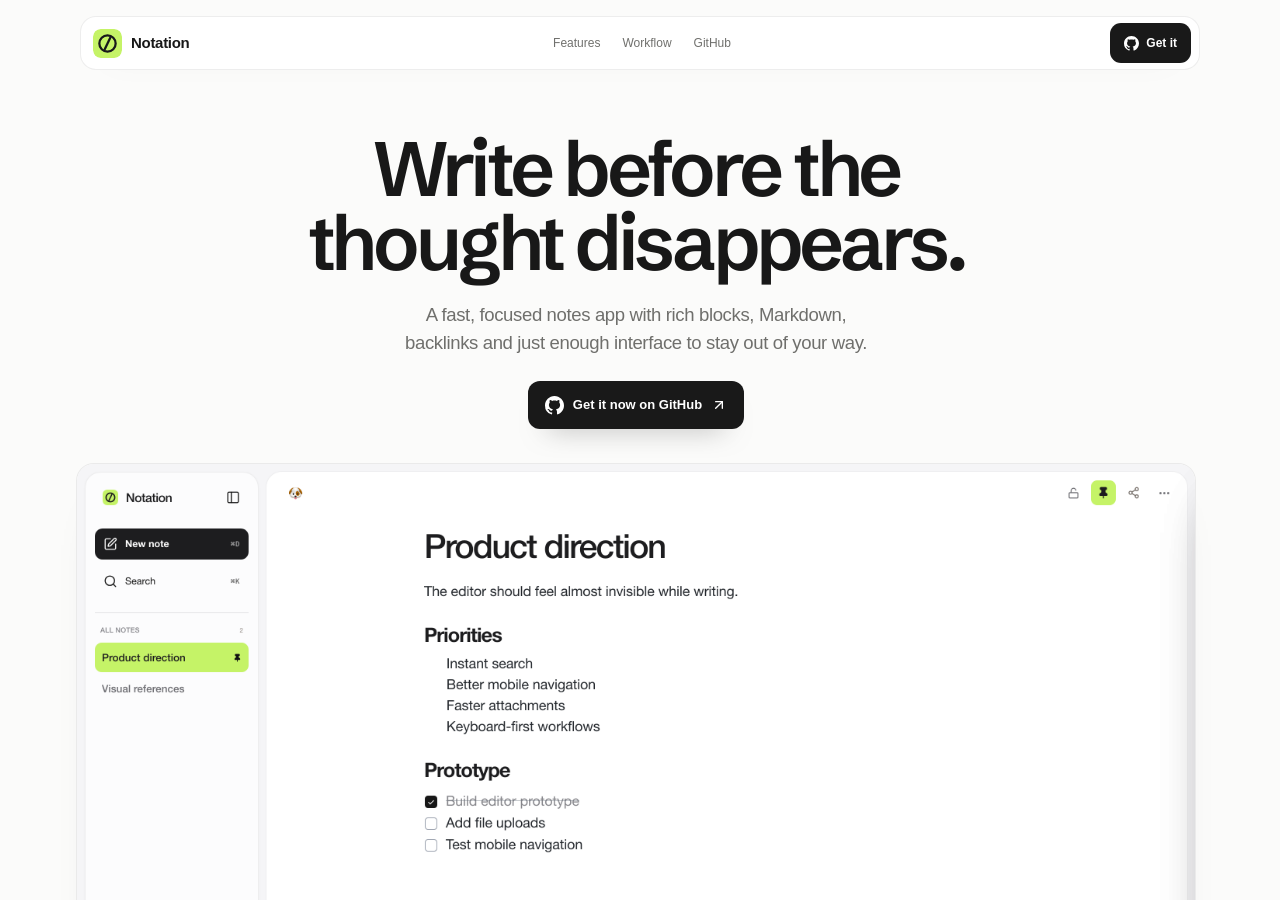
==== index.html @ f2fe7678 "Publish Notation landing page" ====
<!DOCTYPE html><html lang="en"><head><meta charSet="utf-8"/><link rel="preconnect" href="/" crossorigin=""/><meta name="viewport" content="width=device-width, initial-scale=1, maximum-scale=1, viewport-fit=cover"/><link rel="preload" as="image" href="/landing/editor.png"/><link rel="stylesheet" href="/_next/static/chunks/33g490rvpr-s6.css" data-precedence="next"/><link rel="stylesheet" href="/_next/static/chunks/2ckq1guraxi0d.css" data-precedence="next"/><link rel="stylesheet" href="/_next/static/chunks/333qw7cq89epf.css" data-precedence="next"/><link rel="preload" as="script" fetchPriority="low" href="/_next/static/chunks/3s6nzrbk-8mnv.js"/><script src="/_next/static/chunks/19mx3mg6lkumu.js" async=""></script><script src="/_next/static/chunks/1j_9b-l0n6u-t.js" async=""></script><script src="/_next/static/chunks/344n2zhqbh4pn.js" async=""></script><script src="/_next/static/chunks/turbopack-0wc1en2n1v2wu.js" async=""></script><script src="/_next/static/chunks/0h2qsuyze9ds1.js" async=""></script><script src="/_next/static/chunks/0xolsus_cpejd.js" async=""></script><meta name="theme-color" content="#f5f5f7"/><title>Notation</title><meta name="description" content="A focused place for personal notes."/><meta name="application-name" content="Notation"/><meta name="mobile-web-app-capable" content="yes"/><meta name="apple-mobile-web-app-title" content="Notation"/><meta name="apple-mobile-web-app-status-bar-style" content="default"/><link rel="icon" href="/icon.svg?icon.1utske9btzc85.svg" sizes="any" type="image/svg+xml"/><script src="/_next/static/chunks/0cz1d0mv5g_q7.js" noModule=""></script></head><body style="--notation-icon-image:url(&quot;/icon.svg&quot;)"><div hidden=""><!--$--><!--/$--></div><main class="landing-module__jke6-a__page"><header class="landing-module__jke6-a__navWrap"><nav class="landing-module__jke6-a__nav" aria-label="Landing navigation"><a class="landing-module__jke6-a__brand" href="/"><span class="landing-module__jke6-a__brandMark" aria-hidden="true"><img alt="" loading="lazy" width="64" height="64" decoding="async" data-nimg="1" style="color:transparent" src="/icon.svg"/></span><span>Notation</span></a><div class="landing-module__jke6-a__navLinks"><a href="#features">Features</a><a href="#workflow">Workflow</a><a href="https://github.com/Code-Wizard-Wilson/Notation" target="_blank" rel="noreferrer">GitHub</a></div><div class="landing-module__jke6-a__navActions"><a href="https://github.com/Code-Wizard-Wilson/Notation" target="_blank" rel="noreferrer" class="landing-module__jke6-a__navCta"><svg data-component="Octicon" aria-hidden="true" focusable="false" class="octicon octicon-mark-github" viewBox="0 0 16 16" width="15" height="15" fill="currentColor" display="inline-block" overflow="visible" style="vertical-align:text-bottom"><path d="M6.766 11.328c-2.063-.25-3.516-1.734-3.516-3.656 0-.781.281-1.625.75-2.188-.203-.515-.172-1.609.063-2.062.625-.078 1.468.25 1.968.703.594-.187 1.219-.281 1.985-.281.765 0 1.39.094 1.953.265.484-.437 1.344-.765 1.969-.687.218.422.25 1.515.046 2.047.5.593.766 1.39.766 2.203 0 1.922-1.453 3.375-3.547 3.64.531.344.89 1.094.89 1.954v1.625c0 .468.391.734.86.547C13.781 14.359 16 11.53 16 8.03 16 3.61 12.406 0 7.984 0 3.563 0 0 3.61 0 8.031a7.88 7.88 0 0 0 5.172 7.422c.422.156.828-.125.828-.547v-1.25c-.219.094-.5.156-.75.156-1.031 0-1.64-.562-2.078-1.609-.172-.422-.36-.672-.719-.719-.187-.015-.25-.093-.25-.187 0-.188.313-.328.625-.328.453 0 .844.281 1.25.86.313.452.64.655 1.031.655s.641-.14 1-.5c.266-.265.47-.5.657-.656"></path></svg><span>Get it</span></a></div></nav></header><section class="landing-module__jke6-a__hero"><div class="landing-module__jke6-a__heroCopy" style="opacity:0;transform:translateY(22px)"><h1>Write before the<span class="landing-module__jke6-a__heroAccent"> thought disappears.</span></h1><p>A fast, focused notes app with rich blocks, Markdown, backlinks and just enough interface to stay out of your way.</p><div class="landing-module__jke6-a__heroActions"><a href="https://github.com/Code-Wizard-Wilson/Notation" target="_blank" rel="noreferrer" class="landing-module__jke6-a__primaryCta"><svg data-component="Octicon" aria-hidden="true" focusable="false" class="octicon octicon-mark-github" viewBox="0 0 16 16" width="19" height="19" fill="currentColor" display="inline-block" overflow="visible" style="vertical-align:text-bottom"><path d="M6.766 11.328c-2.063-.25-3.516-1.734-3.516-3.656 0-.781.281-1.625.75-2.188-.203-.515-.172-1.609.063-2.062.625-.078 1.468.25 1.968.703.594-.187 1.219-.281 1.985-.281.765 0 1.39.094 1.953.265.484-.437 1.344-.765 1.969-.687.218.422.25 1.515.046 2.047.5.593.766 1.39.766 2.203 0 1.922-1.453 3.375-3.547 3.64.531.344.89 1.094.89 1.954v1.625c0 .468.391.734.86.547C13.781 14.359 16 11.53 16 8.03 16 3.61 12.406 0 7.984 0 3.563 0 0 3.61 0 8.031a7.88 7.88 0 0 0 5.172 7.422c.422.156.828-.125.828-.547v-1.25c-.219.094-.5.156-.75.156-1.031 0-1.64-.562-2.078-1.609-.172-.422-.36-.672-.719-.719-.187-.015-.25-.093-.25-.187 0-.188.313-.328.625-.328.453 0 .844.281 1.25.86.313.452.64.655 1.031.655s.641-.14 1-.5c.266-.265.47-.5.657-.656"></path></svg><span>Get it now on GitHub</span><svg xmlns="http://www.w3.org/2000/svg" width="16" height="16" viewBox="0 0 24 24" fill="none" stroke="currentColor" stroke-width="2" stroke-linecap="round" stroke-linejoin="round" class="lucide lucide-arrow-up-right" aria-hidden="true"><path d="M7 7h10v10"></path><path d="M7 17 17 7"></path></svg></a></div></div><div class="landing-module__jke6-a__heroVisualWrap" style="opacity:0;transform:translateY(42px) scale(0.97)"><div class="landing-module__jke6-a__heroVisual"><img alt="Notation editor showing a product direction note" width="2880" height="1800" decoding="async" data-nimg="1" class="landing-module__jke6-a__heroImage" style="color:transparent" src="/landing/editor.png"/></div></div></section><section class="landing-module__jke6-a__statement" id="workflow"><div class="landing-module__jke6-a__statementInner" style="opacity:0;transform:translateY(26px)"><h2>The interface should disappear when the sentence starts.</h2><p>No permanent formatting jungle. Select text and the tools arrive. Move away and they are gone.</p></div></section><section class="landing-module__jke6-a__bento" id="features"><article class="landing-module__jke6-a__bentoCard landing-module__jke6-a__searchCard" style="opacity:0;transform:translateY(26px)"><div class="landing-module__jke6-a__cardHead"><div><h3>Search without breaking focus.</h3></div><span class="landing-module__jke6-a__iconPill"><svg xmlns="http://www.w3.org/2000/svg" width="18" height="18" viewBox="0 0 24 24" fill="none" stroke="currentColor" stroke-width="2" stroke-linecap="round" stroke-linejoin="round" class="lucide lucide-search" aria-hidden="true"><path d="m21 21-4.34-4.34"></path><circle cx="11" cy="11" r="8"></circle></svg></span></div><p>One compact palette for notes and actions. Fewer panels, fewer context switches.</p><div class="landing-module__jke6-a__shotFrame"><img alt="Notation command palette" loading="lazy" width="1440" height="900" decoding="async" data-nimg="1" class="landing-module__jke6-a__searchShot" style="color:transparent" src="/landing/search-custom.png"/></div></article><article class="landing-module__jke6-a__bentoCard landing-module__jke6-a__openSourceCard" style="opacity:0;transform:translateY(26px)"><div class="landing-module__jke6-a__openSourceTop"><div><h3>Open source.<br/>Fully yours.</h3><p>Clone it, fork it, change anything. No lock-in and no black box.</p></div></div><div class="landing-module__jke6-a__verifiedModel" aria-hidden="true"><svg class="landing-module__jke6-a__verifiedSeal" viewBox="0 0 32 32" aria-hidden="true"><g class="landing-module__jke6-a__verifiedRingSpin"><path class="landing-module__jke6-a__verifiedRing" d="M16 2.8L18.85 5.37L22.6 4.57L23.78 8.22L27.43 9.4L26.63 13.15L29.2 16L26.63 18.85L27.43 22.6L23.78 23.78L22.6 27.43L18.85 26.63L16 29.2L13.15 26.63L9.4 27.43L8.22 23.78L4.57 22.6L5.37 18.85L2.8 16L5.37 13.15L4.57 9.4L8.22 8.22L9.4 4.57L13.15 5.37Z"></path></g><path class="landing-module__jke6-a__verifiedCheck" d="M11 16.1l3.2 3.15 7-7.6"></path></svg></div></article></section><section class="landing-module__jke6-a__featureGrid"><article class="landing-module__jke6-a__feature" style="opacity:0;transform:translateY(26px)"><span class="landing-module__jke6-a__featureIcon"><svg xmlns="http://www.w3.org/2000/svg" width="18" height="18" viewBox="0 0 24 24" fill="none" stroke="currentColor" stroke-width="2" stroke-linecap="round" stroke-linejoin="round" class="lucide lucide-command" aria-hidden="true"><path d="M15 6v12a3 3 0 1 0 3-3H6a3 3 0 1 0 3 3V6a3 3 0 1 0-3 3h12a3 3 0 1 0-3-3"></path></svg></span><h3>Keyboard first</h3><p>Create, search and move through notes without leaving the keyboard.</p></article><article class="landing-module__jke6-a__feature" style="opacity:0;transform:translateY(26px)"><span class="landing-module__jke6-a__featureIcon"><svg xmlns="http://www.w3.org/2000/svg" width="18" height="18" viewBox="0 0 24 24" fill="none" stroke="currentColor" stroke-width="2" stroke-linecap="round" stroke-linejoin="round" class="lucide lucide-highlighter" aria-hidden="true"><path d="m9 11-6 6v3h9l3-3"></path><path d="m22 12-4.6 4.6a2 2 0 0 1-2.8 0l-5.2-5.2a2 2 0 0 1 0-2.8L14 4"></path></svg></span><h3>Rich text, quietly</h3><p>Typefaces, markers, links and block controls only appear when you need them.</p></article><article class="landing-module__jke6-a__feature" style="opacity:0;transform:translateY(26px)"><span class="landing-module__jke6-a__featureIcon"><svg xmlns="http://www.w3.org/2000/svg" width="18" height="18" viewBox="0 0 24 24" fill="none" stroke="currentColor" stroke-width="2" stroke-linecap="round" stroke-linejoin="round" class="lucide lucide-table2 lucide-table-2" aria-hidden="true"><path d="M9 3H5a2 2 0 0 0-2 2v4m6-6h10a2 2 0 0 1 2 2v4M9 3v18m0 0h10a2 2 0 0 0 2-2V9M9 21H5a2 2 0 0 1-2-2V9m0 0h18"></path></svg></span><h3>Real tables</h3><p>Editable rows and columns inside the same clean writing surface.</p></article><article class="landing-module__jke6-a__feature" style="opacity:0;transform:translateY(26px)"><span class="landing-module__jke6-a__featureIcon"><svg xmlns="http://www.w3.org/2000/svg" width="18" height="18" viewBox="0 0 24 24" fill="none" stroke="currentColor" stroke-width="2" stroke-linecap="round" stroke-linejoin="round" class="lucide lucide-image" aria-hidden="true"><rect width="18" height="18" x="3" y="3" rx="2" ry="2"></rect><circle cx="9" cy="9" r="2"></circle><path d="m21 15-3.086-3.086a2 2 0 0 0-2.828 0L6 21"></path></svg></span><h3>Images that behave</h3><p>Drop them in, resize them, move them and keep the page calm.</p></article><article class="landing-module__jke6-a__feature" style="opacity:0;transform:translateY(26px)"><span class="landing-module__jke6-a__featureIcon"><svg xmlns="http://www.w3.org/2000/svg" width="18" height="18" viewBox="0 0 24 24" fill="none" stroke="currentColor" stroke-width="2" stroke-linecap="round" stroke-linejoin="round" class="lucide lucide-link2 lucide-link-2" aria-hidden="true"><path d="M9 17H7A5 5 0 0 1 7 7h2"></path><path d="M15 7h2a5 5 0 1 1 0 10h-2"></path><line x1="8" x2="16" y1="12" y2="12"></line></svg></span><h3>Notes connect</h3><p>Wiki links and backlinks turn a folder of notes into a useful map.</p></article><article class="landing-module__jke6-a__feature" style="opacity:0;transform:translateY(26px)"><span class="landing-module__jke6-a__featureIcon"><svg xmlns="http://www.w3.org/2000/svg" width="18" height="18" viewBox="0 0 24 24" fill="none" stroke="currentColor" stroke-width="2" stroke-linecap="round" stroke-linejoin="round" class="lucide lucide-file-down" aria-hidden="true"><path d="M6 22a2 2 0 0 1-2-2V4a2 2 0 0 1 2-2h8a2.4 2.4 0 0 1 1.704.706l3.588 3.588A2.4 2.4 0 0 1 20 8v12a2 2 0 0 1-2 2z"></path><path d="M14 2v5a1 1 0 0 0 1 1h5"></path><path d="M12 18v-6"></path><path d="m9 15 3 3 3-3"></path></svg></span><h3>Your data leaves cleanly</h3><p>Export Markdown or a proper PDF whenever you want.</p></article></section><section class="landing-module__jke6-a__finalCta"><div class="landing-module__jke6-a__finalInner" style="opacity:0;transform:translateY(26px)"><div class="landing-module__jke6-a__finalOrb" aria-hidden="true"><span class="landing-module__jke6-a__brandMark" aria-hidden="true"><img alt="" loading="lazy" width="64" height="64" decoding="async" data-nimg="1" style="color:transparent" src="/icon.svg"/></span></div><span class="landing-module__jke6-a__sectionIndex">OPEN SOURCE</span><h2>Keep the note.<br/>Lose the noise.</h2><p>Clone it, change it, make it yours.</p><a href="https://github.com/Code-Wizard-Wilson/Notation" target="_blank" rel="noreferrer" class="landing-module__jke6-a__finalButton"><svg data-component="Octicon" aria-hidden="true" focusable="false" class="octicon octicon-mark-github" viewBox="0 0 16 16" width="20" height="20" fill="currentColor" display="inline-block" overflow="visible" style="vertical-align:text-bottom"><path d="M6.766 11.328c-2.063-.25-3.516-1.734-3.516-3.656 0-.781.281-1.625.75-2.188-.203-.515-.172-1.609.063-2.062.625-.078 1.468.25 1.968.703.594-.187 1.219-.281 1.985-.281.765 0 1.39.094 1.953.265.484-.437 1.344-.765 1.969-.687.218.422.25 1.515.046 2.047.5.593.766 1.39.766 2.203 0 1.922-1.453 3.375-3.547 3.64.531.344.89 1.094.89 1.954v1.625c0 .468.391.734.86.547C13.781 14.359 16 11.53 16 8.03 16 3.61 12.406 0 7.984 0 3.563 0 0 3.61 0 8.031a7.88 7.88 0 0 0 5.172 7.422c.422.156.828-.125.828-.547v-1.25c-.219.094-.5.156-.75.156-1.031 0-1.64-.562-2.078-1.609-.172-.422-.36-.672-.719-.719-.187-.015-.25-.093-.25-.187 0-.188.313-.328.625-.328.453 0 .844.281 1.25.86.313.452.64.655 1.031.655s.641-.14 1-.5c.266-.265.47-.5.657-.656"></path></svg><span>Get it now on GitHub</span><svg xmlns="http://www.w3.org/2000/svg" width="16" height="16" viewBox="0 0 24 24" fill="none" stroke="currentColor" stroke-width="2" stroke-linecap="round" stroke-linejoin="round" class="lucide lucide-arrow-up-right" aria-hidden="true"><path d="M7 7h10v10"></path><path d="M7 17 17 7"></path></svg></a></div></section><footer class="landing-module__jke6-a__footer"><a class="landing-module__jke6-a__brand" href="/"><span class="landing-module__jke6-a__brandMark" aria-hidden="true"><img alt="" loading="lazy" width="64" height="64" decoding="async" data-nimg="1" style="color:transparent" src="/icon.svg"/></span><span>Notation</span></a><p>Built for notes, not dashboards.</p><div><a href="https://github.com/Code-Wizard-Wilson/Notation" target="_blank" rel="noreferrer">GitHub</a></div></footer></main><!--$--><!--/$--><script src="/_next/static/chunks/3s6nzrbk-8mnv.js" id="_R_" async=""></script><script>(self.__next_f=self.__next_f||[]).push([0])</script><script>self.__next_f.push([1,"1:\"$Sreact.fragment\"\n2:I[39756,[\"/_next/static/chunks/0h2qsuyze9ds1.js\"],\"default\"]\n3:I[37457,[\"/_next/static/chunks/0h2qsuyze9ds1.js\"],\"default\"]\n4:I[47257,[\"/_next/static/chunks/0h2qsuyze9ds1.js\"],\"ClientPageRoot\"]\n5:I[3026,[\"/_next/static/chunks/0h2qsuyze9ds1.js\",\"/_next/static/chunks/0xolsus_cpejd.js\"],\"default\"]\n8:I[97367,[\"/_next/static/chunks/0h2qsuyze9ds1.js\"],\"OutletBoundary\"]\n9:\"$Sreact.suspense\"\nb:I[97367,[\"/_next/static/chunks/0h2qsuyze9ds1.js\"],\"ViewportBoundary\"]\nd:I[97367,[\"/_next/static/chunks/0h2qsuyze9ds1.js\"],\"MetadataBoundary\"]\nf:I[68027,[\"/_next/static/chunks/0h2qsuyze9ds1.js\"],\"default\",1]\n:HL[\"/_next/static/chunks/33g490rvpr-s6.css\",\"style\"]\n:HL[\"/_next/static/chunks/2ckq1guraxi0d.css\",\"style\"]\n:HC[\"/\",\"\"]\n:HL[\"/_next/static/chunks/333qw7cq89epf.css\",\"style\"]\n0:{\"P\":null,\"c\":[\"\",\"\"],\"q\":\"\",\"i\":false,\"f\":[[[\"\",{\"children\":[\"__PAGE__\",{},\"$undefined\",\"$undefined\",4608]},\"$undefined\",\"$undefined\",4624],[[\"$\",\"$1\",\"c\",{\"children\":[[[\"$\",\"link\",\"0\",{\"rel\":\"stylesheet\",\"href\":\"/_next/static/chunks/33g490rvpr-s6.css\",\"precedence\":\"next\",\"crossOrigin\":\"$undefined\",\"nonce\":\"$undefined\"}],[\"$\",\"link\",\"1\",{\"rel\":\"stylesheet\",\"href\":\"/_next/static/chunks/2ckq1guraxi0d.css\",\"precedence\":\"next\",\"crossOrigin\":\"$undefined\",\"nonce\":\"$undefined\"}],[\"$\",\"script\",\"script-0\",{\"src\":\"/_next/static/chunks/0h2qsuyze9ds1.js\",\"async\":true,\"nonce\":\"$undefined\"}]],[\"$\",\"html\",null,{\"lang\":\"en\",\"children\":[\"$\",\"body\",null,{\"style\":{\"--notation-icon-image\":\"url(\\\"/icon.svg\\\")\"},\"children\":[\"$\",\"$L2\",null,{\"parallelRouterKey\":\"children\",\"error\":\"$undefined\",\"errorStyles\":\"$undefined\",\"errorScripts\":\"$undefined\",\"template\":[\"$\",\"$L3\",null,{}],\"templateStyles\":\"$undefined\",\"templateScripts\":\"$undefined\",\"notFound\":[[[\"$\",\"title\",null,{\"children\":\"404: This page could not be found.\"}],[\"$\",\"div\",null,{\"style\":{\"fontFamily\":\"system-ui,\\\"Segoe UI\\\",Roboto,Helvetica,Arial,sans-serif,\\\"Apple Color Emoji\\\",\\\"Segoe UI Emoji\\\"\",\"height\":\"100vh\",\"textAlign\":\"center\",\"display\":\"flex\",\"flexDirection\":\"column\",\"alignItems\":\"center\",\"justifyContent\":\"center\"},\"children\":[\"$\",\"div\",null,{\"children\":[[\"$\",\"style\",null,{\"dangerouslySetInnerHTML\":{\"__html\":\"body{color:#000;background:#fff;margin:0}.next-error-h1{border-right:1px solid rgba(0,0,0,.3)}@media (prefers-color-scheme:dark){body{color:#fff;background:#000}.next-error-h1{border-right:1px solid rgba(255,255,255,.3)}}\"}}],[\"$\",\"h1\",null,{\"className\":\"next-error-h1\",\"style\":{\"display\":\"inline-block\",\"margin\":\"0 20px 0 0\",\"padding\":\"0 23px 0 0\",\"fontSize\":24,\"fontWeight\":500,\"verticalAlign\":\"top\",\"lineHeight\":\"49px\"},\"children\":404}],[\"$\",\"div\",null,{\"style\":{\"display\":\"inline-block\"},\"children\":[\"$\",\"h2\",null,{\"style\":{\"fontSize\":14,\"fontWeight\":400,\"lineHeight\":\"49px\",\"margin\":0},\"children\":\"This page could not be found.\"}]}]]}]}]],[]],\"forbidden\":\"$undefined\",\"unauthorized\":\"$undefined\"}]}]}]]}],{\"children\":[[\"$\",\"$1\",\"c\",{\"children\":[[\"$\",\"$L4\",null,{\"Component\":\"$5\",\"serverProvidedParams\":{\"searchParams\":{},\"params\":{},\"promises\":[\"$@6\",\"$@7\"]}}],[[\"$\",\"link\",\"0\",{\"rel\":\"stylesheet\",\"href\":\"/_next/static/chunks/333qw7cq89epf.css\",\"precedence\":\"next\",\"crossOrigin\":\"$undefined\",\"nonce\":\"$undefined\"}],[\"$\",\"script\",\"script-0\",{\"src\":\"/_next/static/chunks/0xolsus_cpejd.js\",\"async\":true,\"nonce\":\"$undefined\"}]],[\"$\",\"$L8\",null,{\"children\":[\"$\",\"$9\",null,{\"name\":\"Next.MetadataOutlet\",\"children\":\"$@a\"}]}]]}],{},null,false,null]},null,false,null],[\"$\",\"$1\",\"h\",{\"children\":[null,[\"$\",\"$Lb\",null,{\"children\":\"$Lc\"}],[\"$\",\"div\",null,{\"hidden\":true,\"children\":[\"$\",\"$Ld\",null,{\"children\":[\"$\",\"$9\",null,{\"name\":\"Next.Metadata\",\"children\":\"$Le\"}]}]}],null]}],false]],\"m\":\"$undefined\",\"G\":[\"$f\",[[\"$\",\"link\",\"0\",{\"rel\":\"stylesheet\",\"href\":\"/_next/static/chunks/33g490rvpr-s6.css\",\"precedence\":\"next\",\"crossOrigin\":\"$undefined\",\"nonce\":\"$undefined\"}],[\"$\",\"link\",\"1\",{\"rel\":\"stylesheet\",\"href\":\"/_next/static/chunks/2ckq1guraxi0d.css\",\"precedence\":\"next\",\"crossOrigin\":\"$undefined\",\"nonce\":\"$undefined\"}]]],\"S\":true,\"h\":null,\"r\":\"$undefined\",\"s\":\"$undefined\",\"a\":\"$undefined\",\"l\":\"$undefined\",\"p\":\"$undefined\",\"d\":\"$undefined\",\"b\":\"i9fzWbti6XBBgusaJ5uGd\"}\n6:{}\n7:\"$0:f:0:1:1:children:0:props:children:0:props:serverProvidedParams:params\"\nc:[[\"$\",\"meta\",\"0\",{\"charSet\":\"utf-8\"}],[\"$\",\"meta\",\"1\",{\"name\":\"viewport\",\"content\":\"width=device-width, initial-scale=1, maximum-scale=1, viewport-fit=cover\"}],[\"$\",\"meta\",\"2\",{\"name\":\"theme-color\",\"content\":\"#f5f5f7\"}]]\n10:I[27201,[\"/_next/static/chunks/0h2qsuyze9ds1.js\"],\"IconMark\"]\na:null\ne:[[\"$\",\"title\",\"0\",{\"children\":\"Notation\"}],[\"$\",\"meta\",\"1\",{\"name\":\"description\",\"content\":\"A focused place for personal notes.\"}],[\"$\",\"meta\",\"2\",{\"name\":\"application-name\",\"content\":\"Notation\"}],[\"$\",\"meta\",\"3\",{\"name\":\"mobile-web-app-capable\",\"content\":\"yes\"}],[\"$\",\"meta\",\"4\",{\"name\":\"apple-mobile-web-app-title\",\"content\":\"Notation\"}],[\"$\",\"meta\",\"5\",{\"name\":\"apple-mobile-web-app-status-bar-style\",\"content\":\"default\"}],[\"$\",\"link\",\"6\",{\"rel\":\"icon\",\"href\":\"/icon.svg?icon.1utske9btzc85.svg\",\"sizes\":\"any\",\"type\":\"image/svg+xml\"}],[\"$\",\"$L10\",\"7\",{}]]\n"])</script></body></html>
---- _next/static/chunks/33g490rvpr-s6.css ----
@font-face{font-family:Schibsted Grotesk Variable;font-style:normal;font-display:swap;font-weight:400 900;src:url(../media/schibsted-grotesk-latin-ext-wght-normal.1mn47ffbmm65q.woff2)format("woff2-variations");unicode-range:U+100-2BA,U+2BD-2C5,U+2C7-2CC,U+2CE-2D7,U+2DD-2FF,U+304,U+308,U+329,U+1D00-1DBF,U+1E00-1E9F,U+1EF2-1EFF,U+2020,U+20A0-20AB,U+20AD-20C0,U+2113,U+2C60-2C7F,U+A720-A7FF}@font-face{font-family:Schibsted Grotesk Variable;font-style:normal;font-display:swap;font-weight:400 900;src:url(../media/schibsted-grotesk-latin-wght-normal.1n5gamcxs9g-p.woff2)format("woff2-variations");unicode-range:U+??,U+131,U+152-153,U+2BB-2BC,U+2C6,U+2DA,U+2DC,U+304,U+308,U+329,U+2000-206F,U+20AC,U+2122,U+2191,U+2193,U+2212,U+2215,U+FEFF,U+FFFD}
@font-face{font-family:Inter Variable;font-style:normal;font-display:swap;font-weight:100 900;src:url(../media/inter-cyrillic-ext-wght-normal.20g3-bbbhdq0_.woff2)format("woff2-variations");unicode-range:U+460-52F,U+1C80-1C8A,U+20B4,U+2DE0-2DFF,U+A640-A69F,U+FE2E-FE2F}@font-face{font-family:Inter Variable;font-style:normal;font-display:swap;font-weight:100 900;src:url(../media/inter-cyrillic-wght-normal.2cxlyxah-fd35.woff2)format("woff2-variations");unicode-range:U+301,U+400-45F,U+490-491,U+4B0-4B1,U+2116}@font-face{font-family:Inter Variable;font-style:normal;font-display:swap;font-weight:100 900;src:url(../media/inter-greek-ext-wght-normal.0mkxydxl0e43d.woff2)format("woff2-variations");unicode-range:U+1F??}@font-face{font-family:Inter Variable;font-style:normal;font-display:swap;font-weight:100 900;src:url(../media/inter-greek-wght-normal.1rx9vjatjkdar.woff2)format("woff2-variations");unicode-range:U+370-377,U+37A-37F,U+384-38A,U+38C,U+38E-3A1,U+3A3-3FF}@font-face{font-family:Inter Variable;font-style:normal;font-display:swap;font-weight:100 900;src:url(../media/inter-vietnamese-wght-normal.2kcj5i_8uff48.woff2)format("woff2-variations");unicode-range:U+102-103,U+110-111,U+128-129,U+168-169,U+1A0-1A1,U+1AF-1B0,U+300-301,U+303-304,U+308-309,U+323,U+329,U+1EA0-1EF9,U+20AB}@font-face{font-family:Inter Variable;font-style:normal;font-display:swap;font-weight:100 900;src:url(../media/inter-latin-ext-wght-normal.3gdi_th3seg1n.woff2)format("woff2-variations");unicode-range:U+100-2BA,U+2BD-2C5,U+2C7-2CC,U+2CE-2D7,U+2DD-2FF,U+304,U+308,U+329,U+1D00-1DBF,U+1E00-1E9F,U+1EF2-1EFF,U+2020,U+20A0-20AB,U+20AD-20C0,U+2113,U+2C60-2C7F,U+A720-A7FF}@font-face{font-family:Inter Variable;font-style:normal;font-display:swap;font-weight:100 900;src:url(../media/inter-latin-wght-normal.0gsaq8ukbf34m.woff2)format("woff2-variations");unicode-range:U+??,U+131,U+152-153,U+2BB-2BC,U+2C6,U+2DA,U+2DC,U+304,U+308,U+329,U+2000-206F,U+20AC,U+2122,U+2191,U+2193,U+2212,U+2215,U+FEFF,U+FFFD}
@font-face{font-family:IBM Plex Mono;font-style:normal;font-display:swap;font-weight:400;src:url(../media/ibm-plex-mono-cyrillic-ext-400-normal.09jq5v9-1wf71.woff2)format("woff2"),url(../media/ibm-plex-mono-cyrillic-ext-400-normal.2iaubq2jy0rx3.woff)format("woff");unicode-range:U+460-52F,U+1C80-1C8A,U+20B4,U+2DE0-2DFF,U+A640-A69F,U+FE2E-FE2F}@font-face{font-family:IBM Plex Mono;font-style:normal;font-display:swap;font-weight:400;src:url(../media/ibm-plex-mono-cyrillic-400-normal.0m1ahpdxrpokj.woff2)format("woff2"),url(../media/ibm-plex-mono-cyrillic-400-normal.2-z93d2j9-3s0.woff)format("woff");unicode-range:U+301,U+400-45F,U+490-491,U+4B0-4B1,U+2116}@font-face{font-family:IBM Plex Mono;font-style:normal;font-display:swap;font-weight:400;src:url(../media/ibm-plex-mono-vietnamese-400-normal.3a7fs2yw914a9.woff2)format("woff2"),url(../media/ibm-plex-mono-vietnamese-400-normal.2kzc8ichkozg5.woff)format("woff");unicode-range:U+102-103,U+110-111,U+128-129,U+168-169,U+1A0-1A1,U+1AF-1B0,U+300-301,U+303-304,U+308-309,U+323,U+329,U+1EA0-1EF9,U+20AB}@font-face{font-family:IBM Plex Mono;font-style:normal;font-display:swap;font-weight:400;src:url(../media/ibm-plex-mono-latin-ext-400-normal.1hjaitcyq2e2r.woff2)format("woff2"),url(../media/ibm-plex-mono-latin-ext-400-normal.0nrwft7nlo5oa.woff)format("woff");unicode-range:U+100-2BA,U+2BD-2C5,U+2C7-2CC,U+2CE-2D7,U+2DD-2FF,U+304,U+308,U+329,U+1D00-1DBF,U+1E00-1E9F,U+1EF2-1EFF,U+2020,U+20A0-20AB,U+20AD-20C0,U+2113,U+2C60-2C7F,U+A720-A7FF}@font-face{font-family:IBM Plex Mono;font-style:normal;font-display:swap;font-weight:400;src:url(../media/ibm-plex-mono-latin-400-normal.3xdfs0-p_zi4c.woff2)format("woff2"),url(../media/ibm-plex-mono-latin-400-normal.2lhng2ntocry9.woff)format("woff");unicode-range:U+??,U+131,U+152-153,U+2BB-2BC,U+2C6,U+2DA,U+2DC,U+304,U+308,U+329,U+2000-206F,U+20AC,U+2122,U+2191,U+2193,U+2212,U+2215,U+FEFF,U+FFFD}
@font-face{font-family:IBM Plex Mono;font-style:normal;font-display:swap;font-weight:500;src:url(../media/ibm-plex-mono-cyrillic-ext-500-normal.28wp48yubenc3.woff2)format("woff2"),url(../media/ibm-plex-mono-cyrillic-ext-500-normal.41yczc5zdkwdh.woff)format("woff");unicode-range:U+460-52F,U+1C80-1C8A,U+20B4,U+2DE0-2DFF,U+A640-A69F,U+FE2E-FE2F}@font-face{font-family:IBM Plex Mono;font-style:normal;font-display:swap;font-weight:500;src:url(../media/ibm-plex-mono-cyrillic-500-normal.26ox_itp_alxp.woff2)format("woff2"),url(../media/ibm-plex-mono-cyrillic-500-normal.1eaan1mch682e.woff)format("woff");unicode-range:U+301,U+400-45F,U+490-491,U+4B0-4B1,U+2116}@font-face{font-family:IBM Plex Mono;font-style:normal;font-display:swap;font-weight:500;src:url(../media/ibm-plex-mono-vietnamese-500-normal.0s1z3n-ysad7w.woff2)format("woff2"),url(../media/ibm-plex-mono-vietnamese-500-normal.2g79xp9gzp1kn.woff)format("woff");unicode-range:U+102-103,U+110-111,U+128-129,U+168-169,U+1A0-1A1,U+1AF-1B0,U+300-301,U+303-304,U+308-309,U+323,U+329,U+1EA0-1EF9,U+20AB}@font-face{font-family:IBM Plex Mono;font-style:normal;font-display:swap;font-weight:500;src:url(../media/ibm-plex-mono-latin-ext-500-normal.1cuq9_67cn48n.woff2)format("woff2"),url(../media/ibm-plex-mono-latin-ext-500-normal.1tdw_l2v4yhc_.woff)format("woff");unicode-range:U+100-2BA,U+2BD-2C5,U+2C7-2CC,U+2CE-2D7,U+2DD-2FF,U+304,U+308,U+329,U+1D00-1DBF,U+1E00-1E9F,U+1EF2-1EFF,U+2020,U+20A0-20AB,U+20AD-20C0,U+2113,U+2C60-2C7F,U+A720-A7FF}@font-face{font-family:IBM Plex Mono;font-style:normal;font-display:swap;font-weight:500;src:url(../media/ibm-plex-mono-latin-500-normal.11q3guvgd1r20.woff2)format("woff2"),url(../media/ibm-plex-mono-latin-500-normal.1fgk-kmy-32_a.woff)format("woff");unicode-range:U+??,U+131,U+152-153,U+2BB-2BC,U+2C6,U+2DA,U+2DC,U+304,U+308,U+329,U+2000-206F,U+20AC,U+2122,U+2191,U+2193,U+2212,U+2215,U+FEFF,U+FFFD}
@font-face{font-family:Neucha;font-style:normal;font-display:swap;font-weight:400;src:url(../media/neucha-cyrillic-400-normal.2g90846skjo2u.woff2)format("woff2"),url(../media/neucha-cyrillic-400-normal.0ra33gul6u2yc.woff)format("woff");unicode-range:U+301,U+400-45F,U+490-491,U+4B0-4B1,U+2116}@font-face{font-family:Neucha;font-style:normal;font-display:swap;font-weight:400;src:url(../media/neucha-latin-400-normal.2ftwr_r6gu0sq.woff2)format("woff2"),url(../media/neucha-latin-400-normal.0imf5za9r-tv2.woff)format("woff");unicode-range:U+??,U+131,U+152-153,U+2BB-2BC,U+2C6,U+2DA,U+2DC,U+304,U+308,U+329,U+2000-206F,U+20AC,U+2122,U+2191,U+2193,U+2212,U+2215,U+FEFF,U+FFFD}
@layer properties{@supports (((-webkit-hyphens:none)) and (not (margin-trim:inline))) or ((-moz-orient:inline) and (not (color:rgb(from red r g b)))){*,:before,:after,::backdrop{--tw-rotate-x:initial;--tw-rotate-y:initial;--tw-rotate-z:initial;--tw-skew-x:initial;--tw-skew-y:initial;--tw-border-style:solid;--tw-leading:initial;--tw-font-weight:initial;--tw-tracking:initial;--tw-ordinal:initial;--tw-slashed-zero:initial;--tw-numeric-figure:initial;--tw-numeric-spacing:initial;--tw-numeric-fraction:initial;--tw-shadow:0 0 #0000;--tw-shadow-color:initial;--tw-shadow-alpha:100%;--tw-inset-shadow:0 0 #0000;--tw-inset-shadow-color:initial;--tw-inset-shadow-alpha:100%;--tw-ring-color:initial;--tw-ring-shadow:0 0 #0000;--tw-inset-ring-color:initial;--tw-inset-ring-shadow:0 0 #0000;--tw-ring-inset:initial;--tw-ring-offset-width:0px;--tw-ring-offset-color:#fff;--tw-ring-offset-shadow:0 0 #0000;--tw-blur:initial;--tw-brightness:initial;--tw-contrast:initial;--tw-grayscale:initial;--tw-hue-rotate:initial;--tw-invert:initial;--tw-opacity:initial;--tw-saturate:initial;--tw-sepia:initial;--tw-drop-shadow:initial;--tw-drop-shadow-color:initial;--tw-drop-shadow-alpha:100%;--tw-drop-shadow-size:initial;--tw-backdrop-blur:initial;--tw-backdrop-brightness:initial;--tw-backdrop-contrast:initial;--tw-backdrop-grayscale:initial;--tw-backdrop-hue-rotate:initial;--tw-backdrop-invert:initial;--tw-backdrop-opacity:initial;--tw-backdrop-saturate:initial;--tw-backdrop-sepia:initial;--tw-duration:initial}}}@layer theme{:root,:host{--font-sans:-apple-system, BlinkMacSystemFont, "Segoe UI", Roboto, "Helvetica Neue", "Noto Sans", Arial, sans-serif, "Apple Color Emoji", "Segoe UI Emoji", "Segoe UI Symbol", "Noto Color Emoji";--font-mono:ui-monospace, SFMono-Regular, Menlo, Monaco, Consolas, "Liberation Mono", "Courier New", monospace;--color-stone-100:#f5f5f4;--color-stone-200:#e7e5e4;--color-stone-300:#d6d3d1;--color-stone-400:#a6a09b;--color-stone-500:#79716b;--color-stone-700:#44403b;--color-stone-800:#292524;--color-stone-900:#1c1917;--color-black:#000;--color-white:#fff;--spacing:.25rem;--font-weight-normal:400;--font-weight-medium:500;--leading-snug:1.375;--leading-relaxed:1.625;--radius-xs:.125rem;--radius-sm:.25rem;--ease-out:cubic-bezier(0, 0, .2, 1);--default-transition-duration:.15s;--default-transition-timing-function:cubic-bezier(.4, 0, .2, 1);--default-font-family:var(--font-sans);--default-mono-font-family:var(--font-mono)}@supports (color:lab(0% 0 0)){:root,:host{--color-stone-100:lab(96.5286% -.0991821 .364268);--color-stone-200:lab(91.055% .663072 .865579);--color-stone-300:lab(84.7909% .928015 1.59738);--color-stone-400:lab(66.2166% 1.88044 3.20326);--color-stone-500:lab(48.1164% 2.35701 4.26852);--color-stone-700:lab(27.3812% 1.32917 3.57789);--color-stone-800:lab(15.0353% 1.96067 1.53427);--color-stone-900:lab(9.03835% 1.15298 1.92955)}}}@layer base{*,:after,:before,::backdrop{box-sizing:border-box;border:0 solid;margin:0;padding:0}::file-selector-button{box-sizing:border-box;border:0 solid;margin:0;padding:0}html,:host{-webkit-text-size-adjust:100%;tab-size:4;line-height:1.5;font-family:var(--default-font-family,-apple-system, BlinkMacSystemFont, "Segoe UI", Roboto, "Helvetica Neue", "Noto Sans", Arial, sans-serif, "Apple Color Emoji", "Segoe UI Emoji", "Segoe UI Symbol", "Noto Color Emoji");font-feature-settings:var(--default-font-feature-settings,normal);font-variation-settings:var(--default-font-variation-settings,normal);-webkit-tap-highlight-color:transparent}hr{height:0;color:inherit;border-top-width:1px}abbr:where([title]){-webkit-text-decoration:underline dotted;text-decoration:underline dotted}h1,h2,h3,h4,h5,h6{font-size:inherit;font-weight:inherit}a{color:inherit;-webkit-text-decoration:inherit;-webkit-text-decoration:inherit;-webkit-text-decoration:inherit;-webkit-text-decoration:inherit;text-decoration:inherit}b,strong{font-weight:bolder}code,kbd,samp,pre{font-family:var(--default-mono-font-family,ui-monospace, SFMono-Regular, Menlo, Monaco, Consolas, "Liberation Mono", "Courier New", monospace);font-feature-settings:var(--default-mono-font-feature-settings,normal);font-variation-settings:var(--default-mono-font-variation-settings,normal);font-size:1em}small{font-size:80%}sub,sup{vertical-align:baseline;font-size:75%;line-height:0;position:relative}sub{bottom:-.25em}sup{top:-.5em}table{text-indent:0;border-color:inherit;border-collapse:collapse}:-moz-focusring:where(:not(iframe)){outline:auto}progress{vertical-align:baseline}summary{display:list-item}ol,ul,menu{list-style:none}img,svg,video,canvas,audio,iframe,embed,object{vertical-align:middle;display:block}img,video{max-width:100%;height:auto}button,input,select,optgroup,textarea{font:inherit;font-feature-settings:inherit;font-variation-settings:inherit;letter-spacing:inherit;color:inherit;opacity:1;background-color:#0000;border-radius:0}::file-selector-button{font:inherit;font-feature-settings:inherit;font-variation-settings:inherit;letter-spacing:inherit;color:inherit;opacity:1;background-color:#0000;border-radius:0}:where(select:is([multiple],[size])) optgroup{font-weight:bolder}:where(select:is([multiple],[size])) optgroup option{padding-inline-start:20px}::file-selector-button{margin-inline-end:4px}::placeholder{opacity:1}@supports (not ((-webkit-appearance:-apple-pay-button))) or (contain-intrinsic-size:1px){::placeholder{color:currentColor}@supports (color:color-mix(in lab, red, red)){::placeholder{color:color-mix(in oklab, currentcolor 50%, transparent)}}}textarea{resize:vertical}::-webkit-search-decoration{-webkit-appearance:none}::-webkit-date-and-time-value{min-height:1lh;text-align:inherit}::-webkit-datetime-edit{display:inline-flex}::-webkit-datetime-edit-fields-wrapper{padding:0}::-webkit-datetime-edit{padding-block:0}::-webkit-datetime-edit-year-field{padding-block:0}::-webkit-datetime-edit-month-field{padding-block:0}::-webkit-datetime-edit-day-field{padding-block:0}::-webkit-datetime-edit-hour-field{padding-block:0}::-webkit-datetime-edit-minute-field{padding-block:0}::-webkit-datetime-edit-second-field{padding-block:0}::-webkit-datetime-edit-millisecond-field{padding-block:0}::-webkit-datetime-edit-meridiem-field{padding-block:0}::-webkit-calendar-picker-indicator{line-height:1}:-moz-ui-invalid{box-shadow:none}button,input:where([type=button],[type=reset],[type=submit]){appearance:button}::file-selector-button{appearance:button}::-webkit-inner-spin-button{height:auto}::-webkit-outer-spin-button{height:auto}[hidden]:where(:not([hidden=until-found])){display:none!important}}@layer components;@layer utilities{.pointer-events-none{pointer-events:none}.invisible{visibility:hidden}.visible{visibility:visible}.sr-only{clip-path:inset(50%);white-space:nowrap;border-width:0;width:1px;height:1px;margin:-1px;padding:0;position:absolute;overflow:hidden}.absolute{position:absolute}.fixed{position:fixed}.relative{position:relative}.inset-0{inset:0}.inset-x-0{inset-inline:0}.top-0{top:0}.top-1\/2{top:50%}.top-3{top:calc(var(--spacing) * 3)}.top-\[calc\(100\%\+6px\)\]{top:calc(100% + 6px)}.right-3{right:calc(var(--spacing) * 3)}.bottom-3{bottom:calc(var(--spacing) * 3)}.left-0{left:0}.left-1\/2{left:50%}.left-3{left:calc(var(--spacing) * 3)}.left-\[calc\(100\%\+7px\)\]{left:calc(100% + 7px)}.z-50{z-index:50}.container{width:100%}@media (min-width:40rem){.container{max-width:40rem}}@media (min-width:48rem){.container{max-width:48rem}}@media (min-width:64rem){.container{max-width:64rem}}@media (min-width:80rem){.container{max-width:80rem}}@media (min-width:96rem){.container{max-width:96rem}}.m-0{margin:0}.-mt-1{margin-top:calc(var(--spacing) * -1)}.mt-0\.5{margin-top:calc(var(--spacing) * .5)}.mt-1{margin-top:var(--spacing)}.-mr-1{margin-right:calc(var(--spacing) * -1)}.ml-2{margin-left:calc(var(--spacing) * 2)}.ml-3{margin-left:calc(var(--spacing) * 3)}.ml-3\.5{margin-left:calc(var(--spacing) * 3.5)}.ml-auto{margin-left:auto}.block{display:block}.contents{display:contents}.flex{display:flex}.grid{display:grid}.hidden{display:none}.inline{display:inline}.inline-block{display:inline-block}.inline-flex{display:inline-flex}.table{display:table}.size-1\.5{width:calc(var(--spacing) * 1.5);height:calc(var(--spacing) * 1.5)}.size-3{width:calc(var(--spacing) * 3);height:calc(var(--spacing) * 3)}.size-4{width:calc(var(--spacing) * 4);height:calc(var(--spacing) * 4)}.size-7{width:calc(var(--spacing) * 7);height:calc(var(--spacing) * 7)}.size-8{width:calc(var(--spacing) * 8);height:calc(var(--spacing) * 8)}.size-9{width:calc(var(--spacing) * 9);height:calc(var(--spacing) * 9)}.size-\[14px\]{width:14px;height:14px}.size-\[18px\]{width:18px;height:18px}.h-0{height:0}.h-8{height:calc(var(--spacing) * 8)}.h-9{height:calc(var(--spacing) * 9)}.h-16{height:calc(var(--spacing) * 16)}.h-\[20px\]{height:20px}.h-\[32px\]{height:32px}.h-\[38px\]{height:38px}.h-\[60px\]{height:60px}.h-full{height:100%}.h-px{height:1px}.max-h-\[216px\]{max-height:216px}.min-h-0{min-height:0}.w-0{width:0}.w-full{width:100%}.w-max{width:max-content}.max-w-\[220px\]{max-width:220px}.max-w-\[620px\]{max-width:620px}.min-w-0{min-width:0}.min-w-\[20px\]{min-width:20px}.min-w-\[224px\]{min-width:224px}.flex-1{flex:1}.shrink-0{flex-shrink:0}.transform{transform:var(--tw-rotate-x,) var(--tw-rotate-y,) var(--tw-rotate-z,) var(--tw-skew-x,) var(--tw-skew-y,)}.cursor-default{cursor:default}.cursor-grab{cursor:grab}.cursor-grabbing{cursor:grabbing}.resize{resize:both}.\[scrollbar-gutter\:stable\]{scrollbar-gutter:stable}.flex-col{flex-direction:column}.place-items-center{place-items:center}.items-center{align-items:center}.items-start{align-items:flex-start}.justify-between{justify-content:space-between}.justify-center{justify-content:center}.justify-end{justify-content:flex-end}.gap-1{gap:var(--spacing)}.gap-1\.5{gap:calc(var(--spacing) * 1.5)}.gap-2{gap:calc(var(--spacing) * 2)}.gap-3{gap:calc(var(--spacing) * 3)}.gap-3\.5{gap:calc(var(--spacing) * 3.5)}.gap-\[3px\]{gap:3px}.truncate{text-overflow:ellipsis;white-space:nowrap;overflow:hidden}.overflow-hidden{overflow:hidden}.overflow-x-hidden{overflow-x:hidden}.overflow-y-auto{overflow-y:auto}.overscroll-contain{overscroll-behavior:contain}.rounded-\[6px\]{border-radius:6px}.rounded-\[7px\]{border-radius:7px}.rounded-\[8px\]{border-radius:8px}.rounded-\[9px\]{border-radius:9px}.rounded-\[10px\]{border-radius:10px}.rounded-\[11px\]{border-radius:11px}.rounded-\[12px\]{border-radius:12px}.rounded-\[14px\]{border-radius:14px}.rounded-\[18px\]{border-radius:18px}.rounded-full{border-radius:3.40282e38px}.border{border-style:var(--tw-border-style);border-width:1px}.border-0{border-style:var(--tw-border-style);border-width:0}.border-t{border-top-style:var(--tw-border-style);border-top-width:1px}.border-r{border-right-style:var(--tw-border-style);border-right-width:1px}.border-b{border-bottom-style:var(--tw-border-style);border-bottom-width:1px}.border-l{border-left-style:var(--tw-border-style);border-left-width:1px}.border-\[rgba\(143\,188\,52\,0\.24\)\]{border-color:#8fbc343d}.border-stone-200{border-color:var(--color-stone-200)}.border-stone-200\/80{border-color:#e7e5e4cc}@supports (color:color-mix(in lab, red, red)){.border-stone-200\/80{border-color:color-mix(in oklab, var(--color-stone-200) 80%, transparent)}}.border-stone-200\/90{border-color:#e7e5e4e6}@supports (color:color-mix(in lab, red, red)){.border-stone-200\/90{border-color:color-mix(in oklab, var(--color-stone-200) 90%, transparent)}}.bg-\[\#fdfdfc\]{background-color:#fdfdfc}.bg-\[rgba\(197\,243\,103\,0\.34\)\]{background-color:#c5f36757}.bg-\[rgba\(197\,243\,103\,0\.66\)\]{background-color:#c5f367a8}.bg-black\/18{background-color:#0000002e}@supports (color:color-mix(in lab, red, red)){.bg-black\/18{background-color:color-mix(in oklab, var(--color-black) 18%, transparent)}}.bg-current{background-color:currentColor}.bg-stone-100{background-color:var(--color-stone-100)}.bg-stone-200{background-color:var(--color-stone-200)}.bg-stone-800{background-color:var(--color-stone-800)}.bg-stone-900\/30{background-color:#1c19174d}@supports (color:color-mix(in lab, red, red)){.bg-stone-900\/30{background-color:color-mix(in oklab, var(--color-stone-900) 30%, transparent)}}.bg-stone-900\/40{background-color:#1c191766}@supports (color:color-mix(in lab, red, red)){.bg-stone-900\/40{background-color:color-mix(in oklab, var(--color-stone-900) 40%, transparent)}}.bg-transparent{background-color:#0000}.bg-white{background-color:var(--color-white)}.bg-white\/98{background-color:#fffffffa}@supports (color:color-mix(in lab, red, red)){.bg-white\/98{background-color:color-mix(in oklab, var(--color-white) 98%, transparent)}}.p-2{padding:calc(var(--spacing) * 2)}.p-3{padding:calc(var(--spacing) * 3)}.p-4{padding:calc(var(--spacing) * 4)}.p-5{padding:calc(var(--spacing) * 5)}.p-\[5px\]{padding:5px}.px-1{padding-inline:var(--spacing)}.px-1\.5{padding-inline:calc(var(--spacing) * 1.5)}.px-2{padding-inline:calc(var(--spacing) * 2)}.px-2\.5{padding-inline:calc(var(--spacing) * 2.5)}.px-3{padding-inline:calc(var(--spacing) * 3)}.px-4{padding-inline:calc(var(--spacing) * 4)}.px-4\.5{padding-inline:calc(var(--spacing) * 4.5)}.px-5{padding-inline:calc(var(--spacing) * 5)}.py-1{padding-block:var(--spacing)}.py-3{padding-block:calc(var(--spacing) * 3)}.py-4{padding-block:calc(var(--spacing) * 4)}.pt-4{padding-top:calc(var(--spacing) * 4)}.pb-3{padding-bottom:calc(var(--spacing) * 3)}.pb-4{padding-bottom:calc(var(--spacing) * 4)}.text-center{text-align:center}.text-left{text-align:left}.font-mono{font-family:var(--font-mono)}.text-\[9\.5px\]{font-size:9.5px}.text-\[10\.5px\]{font-size:10.5px}.text-\[11\.5px\]{font-size:11.5px}.text-\[12\.5px\]{font-size:12.5px}.text-\[12px\]{font-size:12px}.text-\[13px\]{font-size:13px}.text-\[14\.5px\]{font-size:14.5px}.text-\[14px\]{font-size:14px}.text-\[15px\]{font-size:15px}.text-\[17px\]{font-size:17px}.leading-\[1\.25\]{--tw-leading:1.25;line-height:1.25}.leading-none{--tw-leading:1;line-height:1}.leading-relaxed{--tw-leading:var(--leading-relaxed);line-height:var(--leading-relaxed)}.leading-snug{--tw-leading:var(--leading-snug);line-height:var(--leading-snug)}.font-\[450\]{--tw-font-weight:450;font-weight:450}.font-\[560\]{--tw-font-weight:560;font-weight:560}.font-medium{--tw-font-weight:var(--font-weight-medium);font-weight:var(--font-weight-medium)}.font-normal{--tw-font-weight:var(--font-weight-normal);font-weight:var(--font-weight-normal)}.tracking-\[-0\.01em\]{--tw-tracking:-.01em;letter-spacing:-.01em}.tracking-\[-0\.018em\]{--tw-tracking:-.018em;letter-spacing:-.018em}.whitespace-nowrap{white-space:nowrap}.text-stone-400{color:var(--color-stone-400)}.text-stone-500{color:var(--color-stone-500)}.text-stone-500\/70{color:#79716bb3}@supports (color:color-mix(in lab, red, red)){.text-stone-500\/70{color:color-mix(in oklab, var(--color-stone-500) 70%, transparent)}}.text-stone-700{color:var(--color-stone-700)}.text-stone-800{color:var(--color-stone-800)}.text-stone-900{color:var(--color-stone-900)}.text-white{color:var(--color-white)}.italic{font-style:italic}.tabular-nums{--tw-numeric-spacing:tabular-nums;font-variant-numeric:var(--tw-ordinal,) var(--tw-slashed-zero,) var(--tw-numeric-figure,) var(--tw-numeric-spacing,) var(--tw-numeric-fraction,)}.underline{text-decoration-line:underline}.shadow-\[0_1px_1px_rgba\(28\,25\,23\,0\.03\)\]{--tw-shadow:0 1px 1px var(--tw-shadow-color,#1c191708);box-shadow:var(--tw-inset-shadow), var(--tw-inset-ring-shadow), var(--tw-ring-offset-shadow), var(--tw-ring-shadow), var(--tw-shadow)}.shadow-\[0_1px_2px_rgba\(28\,25\,23\,0\.04\)\,0_26px_70px_-26px_rgba\(24\,22\,20\,0\.38\)\]{--tw-shadow:0 1px 2px var(--tw-shadow-color,#1c19170a), 0 26px 70px -26px var(--tw-shadow-color,#18161461);box-shadow:var(--tw-inset-shadow), var(--tw-inset-ring-shadow), var(--tw-ring-offset-shadow), var(--tw-ring-shadow), var(--tw-shadow)}.shadow-\[0_1px_2px_rgba\(28\,25\,23\,0\.06\)\,0_4px_10px_-8px_rgba\(28\,25\,23\,0\.45\)\]{--tw-shadow:0 1px 2px var(--tw-shadow-color,#1c19170f), 0 4px 10px -8px var(--tw-shadow-color,#1c191773);box-shadow:var(--tw-inset-shadow), var(--tw-inset-ring-shadow), var(--tw-ring-offset-shadow), var(--tw-ring-shadow), var(--tw-shadow)}.shadow-\[0_1px_2px_rgba\(28\,25\,23\,0\.06\)\,0_6px_16px_-12px_rgba\(28\,25\,23\,0\.35\)\]{--tw-shadow:0 1px 2px var(--tw-shadow-color,#1c19170f), 0 6px 16px -12px var(--tw-shadow-color,#1c191759);box-shadow:var(--tw-inset-shadow), var(--tw-inset-ring-shadow), var(--tw-ring-offset-shadow), var(--tw-ring-shadow), var(--tw-shadow)}.shadow-\[0_1px_2px_rgba\(28\,25\,23\,0\.06\)\,0_16px_36px_-18px_rgba\(28\,25\,23\,0\.5\)\]{--tw-shadow:0 1px 2px var(--tw-shadow-color,#1c19170f), 0 16px 36px -18px var(--tw-shadow-color,#1c191780);box-shadow:var(--tw-inset-shadow), var(--tw-inset-ring-shadow), var(--tw-ring-offset-shadow), var(--tw-ring-shadow), var(--tw-shadow)}.shadow-\[0_18px_40px_-24px_rgba\(28\,25\,23\,0\.5\)\]{--tw-shadow:0 18px 40px -24px var(--tw-shadow-color,#1c191780);box-shadow:var(--tw-inset-shadow), var(--tw-inset-ring-shadow), var(--tw-ring-offset-shadow), var(--tw-ring-shadow), var(--tw-shadow)}.shadow-\[0_24px_70px_-28px_rgba\(24\,22\,20\,0\.38\)\,0_2px_10px_rgba\(24\,22\,20\,0\.06\)\]{--tw-shadow:0 24px 70px -28px var(--tw-shadow-color,#18161461), 0 2px 10px var(--tw-shadow-color,#1816140f);box-shadow:var(--tw-inset-shadow), var(--tw-inset-ring-shadow), var(--tw-ring-offset-shadow), var(--tw-ring-shadow), var(--tw-shadow)}.shadow-\[0_28px_56px_-24px_rgba\(24\,22\,20\,0\.45\)\]{--tw-shadow:0 28px 56px -24px var(--tw-shadow-color,#18161473);box-shadow:var(--tw-inset-shadow), var(--tw-inset-ring-shadow), var(--tw-ring-offset-shadow), var(--tw-ring-shadow), var(--tw-shadow)}.shadow-\[inset_0_1px_2px_rgba\(28\,25\,23\,0\.09\)\]{--tw-shadow:inset 0 1px 2px var(--tw-shadow-color,#1c191717);box-shadow:var(--tw-inset-shadow), var(--tw-inset-ring-shadow), var(--tw-ring-offset-shadow), var(--tw-ring-shadow), var(--tw-shadow)}.shadow-none{--tw-shadow:0 0 #0000;box-shadow:var(--tw-inset-shadow), var(--tw-inset-ring-shadow), var(--tw-ring-offset-shadow), var(--tw-ring-shadow), var(--tw-shadow)}.ring-0{--tw-ring-shadow:var(--tw-ring-inset,) 0 0 0 calc(0px + var(--tw-ring-offset-width)) var(--tw-ring-color,currentcolor);box-shadow:var(--tw-inset-shadow), var(--tw-inset-ring-shadow), var(--tw-ring-offset-shadow), var(--tw-ring-shadow), var(--tw-shadow)}.blur{--tw-blur:blur(8px);filter:var(--tw-blur,) var(--tw-brightness,) var(--tw-contrast,) var(--tw-grayscale,) var(--tw-hue-rotate,) var(--tw-invert,) var(--tw-saturate,) var(--tw-sepia,) var(--tw-drop-shadow,)}.filter{filter:var(--tw-blur,) var(--tw-brightness,) var(--tw-contrast,) var(--tw-grayscale,) var(--tw-hue-rotate,) var(--tw-invert,) var(--tw-saturate,) var(--tw-sepia,) var(--tw-drop-shadow,)}.backdrop-blur-\[1\.5px\]{--tw-backdrop-blur:blur(1.5px);-webkit-backdrop-filter:var(--tw-backdrop-blur,) var(--tw-backdrop-brightness,) var(--tw-backdrop-contrast,) var(--tw-backdrop-grayscale,) var(--tw-backdrop-hue-rotate,) var(--tw-backdrop-invert,) var(--tw-backdrop-opacity,) var(--tw-backdrop-saturate,) var(--tw-backdrop-sepia,);backdrop-filter:var(--tw-backdrop-blur,) var(--tw-backdrop-brightness,) var(--tw-backdrop-contrast,) var(--tw-backdrop-grayscale,) var(--tw-backdrop-hue-rotate,) var(--tw-backdrop-invert,) var(--tw-backdrop-opacity,) var(--tw-backdrop-saturate,) var(--tw-backdrop-sepia,)}.backdrop-blur-\[2px\]{--tw-backdrop-blur:blur(2px);-webkit-backdrop-filter:var(--tw-backdrop-blur,) var(--tw-backdrop-brightness,) var(--tw-backdrop-contrast,) var(--tw-backdrop-grayscale,) var(--tw-backdrop-hue-rotate,) var(--tw-backdrop-invert,) var(--tw-backdrop-opacity,) var(--tw-backdrop-saturate,) var(--tw-backdrop-sepia,);backdrop-filter:var(--tw-backdrop-blur,) var(--tw-backdrop-brightness,) var(--tw-backdrop-contrast,) var(--tw-backdrop-grayscale,) var(--tw-backdrop-hue-rotate,) var(--tw-backdrop-invert,) var(--tw-backdrop-opacity,) var(--tw-backdrop-saturate,) var(--tw-backdrop-sepia,)}.transition{transition-property:color,background-color,border-color,outline-color,text-decoration-color,fill,stroke,--tw-gradient-from,--tw-gradient-via,--tw-gradient-to,opacity,box-shadow,transform,translate,scale,rotate,filter,-webkit-backdrop-filter,backdrop-filter,display,content-visibility,overlay,pointer-events;transition-timing-function:var(--tw-ease,var(--default-transition-timing-function));transition-duration:var(--tw-duration,var(--default-transition-duration))}.transition-\[border-color\,box-shadow\]{transition-property:border-color,box-shadow;transition-timing-function:var(--tw-ease,var(--default-transition-timing-function));transition-duration:var(--tw-duration,var(--default-transition-duration))}.transition-\[box-shadow\,border-color\]{transition-property:box-shadow,border-color;transition-timing-function:var(--tw-ease,var(--default-transition-timing-function));transition-duration:var(--tw-duration,var(--default-transition-duration))}.transition-colors{transition-property:color,background-color,border-color,outline-color,text-decoration-color,fill,stroke,--tw-gradient-from,--tw-gradient-via,--tw-gradient-to;transition-timing-function:var(--tw-ease,var(--default-transition-timing-function));transition-duration:var(--tw-duration,var(--default-transition-duration))}.duration-100{--tw-duration:.1s;transition-duration:.1s}.duration-150{--tw-duration:.15s;transition-duration:.15s}.outline-none{--tw-outline-style:none;outline-style:none}.select-none{-webkit-user-select:none;user-select:none}.placeholder\:text-stone-400::placeholder{color:var(--color-stone-400)}@media (hover:hover){.hover\:border-stone-300:hover{border-color:var(--color-stone-300)}.hover\:bg-stone-100:hover{background-color:var(--color-stone-100)}.hover\:bg-stone-700:hover{background-color:var(--color-stone-700)}.hover\:text-stone-700:hover{color:var(--color-stone-700)}.hover\:text-stone-800:hover{color:var(--color-stone-800)}.hover\:shadow-\[0_1px_2px_rgba\(28\,25\,23\,0\.06\)\,0_8px_18px_-12px_rgba\(28\,25\,23\,0\.5\)\]:hover{--tw-shadow:0 1px 2px var(--tw-shadow-color,#1c19170f), 0 8px 18px -12px var(--tw-shadow-color,#1c191780);box-shadow:var(--tw-inset-shadow), var(--tw-inset-ring-shadow), var(--tw-ring-offset-shadow), var(--tw-ring-shadow), var(--tw-shadow)}}.focus\:ring-0:focus{--tw-ring-shadow:var(--tw-ring-inset,) 0 0 0 calc(0px + var(--tw-ring-offset-width)) var(--tw-ring-color,currentcolor);box-shadow:var(--tw-inset-shadow), var(--tw-inset-ring-shadow), var(--tw-ring-offset-shadow), var(--tw-ring-shadow), var(--tw-shadow)}.focus\:outline-none:focus{--tw-outline-style:none;outline-style:none}.focus-visible\:border-\[\#4568FF\]:focus-visible{border-color:#4568ff}.focus-visible\:border-stone-400:focus-visible{border-color:var(--color-stone-400)}.focus-visible\:bg-\[\#4568FF\]\/\[0\.06\]:focus-visible{background-color:#4568ff0f;background-color:lab(48.6484% 27.9465 -80.3942/.06)}.focus-visible\:bg-\[\#C5F367\]:focus-visible{background-color:#c5f367}.focus-visible\:text-stone-700:focus-visible{color:var(--color-stone-700)}.focus-visible\:text-stone-900:focus-visible{color:var(--color-stone-900)}.focus-visible\:shadow-\[0_1px_2px_rgba\(28\,25\,23\,0\.08\)\,0_10px_20px_-14px_rgba\(69\,104\,255\,0\.6\)\]:focus-visible{--tw-shadow:0 1px 2px var(--tw-shadow-color,#1c191714), 0 10px 20px -14px var(--tw-shadow-color,#4568ff99);box-shadow:var(--tw-inset-shadow), var(--tw-inset-ring-shadow), var(--tw-ring-offset-shadow), var(--tw-ring-shadow), var(--tw-shadow)}.focus-visible\:shadow-\[0_1px_2px_rgba\(28\,25\,23\,0\.08\)\,0_10px_22px_-12px_rgba\(28\,25\,23\,0\.55\)\]:focus-visible{--tw-shadow:0 1px 2px var(--tw-shadow-color,#1c191714), 0 10px 22px -12px var(--tw-shadow-color,#1c19178c);box-shadow:var(--tw-inset-shadow), var(--tw-inset-ring-shadow), var(--tw-ring-offset-shadow), var(--tw-ring-shadow), var(--tw-shadow)}.focus-visible\:shadow-\[inset_0_0_0_1px_\#93B0FF\]:focus-visible{--tw-shadow:inset 0 0 0 1px var(--tw-shadow-color,#93b0ff);box-shadow:var(--tw-inset-shadow), var(--tw-inset-ring-shadow), var(--tw-ring-offset-shadow), var(--tw-ring-shadow), var(--tw-shadow)}.focus-visible\:shadow-\[inset_0_0_0_1px_\#4568FF\]:focus-visible{--tw-shadow:inset 0 0 0 1px var(--tw-shadow-color,#4568ff);box-shadow:var(--tw-inset-shadow), var(--tw-inset-ring-shadow), var(--tw-ring-offset-shadow), var(--tw-ring-shadow), var(--tw-shadow)}.focus-visible\:shadow-none:focus-visible{--tw-shadow:0 0 #0000;box-shadow:var(--tw-inset-shadow), var(--tw-inset-ring-shadow), var(--tw-ring-offset-shadow), var(--tw-ring-shadow), var(--tw-shadow)}.focus-visible\:outline-none:focus-visible{--tw-outline-style:none;outline-style:none}.disabled\:opacity-50:disabled{opacity:.5}@media (min-width:40rem){.sm\:p-6{padding:calc(var(--spacing) * 6)}}.dark\:border-white\/\[0\.16\]:where(.dark,.dark *){border-color:#ffffff29}@supports (color:color-mix(in lab, red, red)){.dark\:border-white\/\[0\.16\]:where(.dark,.dark *){border-color:color-mix(in oklab, var(--color-white) 16%, transparent)}}.dark\:bg-\[\#1D1D1A\]:where(.dark,.dark *){background-color:#1d1d1a}.dark\:bg-black\/65:where(.dark,.dark *){background-color:#000000a6}@supports (color:color-mix(in lab, red, red)){.dark\:bg-black\/65:where(.dark,.dark *){background-color:color-mix(in oklab, var(--color-black) 65%, transparent)}}.dark\:bg-white\/10:where(.dark,.dark *){background-color:#ffffff1a}@supports (color:color-mix(in lab, red, red)){.dark\:bg-white\/10:where(.dark,.dark *){background-color:color-mix(in oklab, var(--color-white) 10%, transparent)}}.dark\:text-stone-100:where(.dark,.dark *){color:var(--color-stone-100)}.dark\:text-stone-200:where(.dark,.dark *){color:var(--color-stone-200)}.dark\:text-stone-400:where(.dark,.dark *){color:var(--color-stone-400)}.dark\:text-stone-400\/70:where(.dark,.dark *){color:#a6a09bb3}@supports (color:color-mix(in lab, red, red)){.dark\:text-stone-400\/70:where(.dark,.dark *){color:color-mix(in oklab, var(--color-stone-400) 70%, transparent)}}.dark\:text-stone-500:where(.dark,.dark *){color:var(--color-stone-500)}.dark\:shadow-\[0_1px_6px_rgba\(0\,0\,0\,0\.45\)\]:where(.dark,.dark *){--tw-shadow:0 1px 6px var(--tw-shadow-color,#00000073);box-shadow:var(--tw-inset-shadow), var(--tw-inset-ring-shadow), var(--tw-ring-offset-shadow), var(--tw-ring-shadow), var(--tw-shadow)}.dark\:shadow-\[0_2px_8px_rgba\(0\,0\,0\,0\.45\)\]:where(.dark,.dark *){--tw-shadow:0 2px 8px var(--tw-shadow-color,#00000073);box-shadow:var(--tw-inset-shadow), var(--tw-inset-ring-shadow), var(--tw-ring-offset-shadow), var(--tw-ring-shadow), var(--tw-shadow)}.dark\:shadow-\[0_2px_12px_rgba\(0\,0\,0\,0\.6\)\]:where(.dark,.dark *){--tw-shadow:0 2px 12px var(--tw-shadow-color,#0009);box-shadow:var(--tw-inset-shadow), var(--tw-inset-ring-shadow), var(--tw-ring-offset-shadow), var(--tw-ring-shadow), var(--tw-shadow)}.dark\:shadow-\[0_18px_40px_-24px_rgba\(0\,0\,0\,0\.9\)\]:where(.dark,.dark *){--tw-shadow:0 18px 40px -24px var(--tw-shadow-color,#000000e6);box-shadow:var(--tw-inset-shadow), var(--tw-inset-ring-shadow), var(--tw-ring-offset-shadow), var(--tw-ring-shadow), var(--tw-shadow)}.dark\:shadow-\[inset_0_1px_2px_rgba\(0\,0\,0\,0\.5\)\]:where(.dark,.dark *){--tw-shadow:inset 0 1px 2px var(--tw-shadow-color,#00000080);box-shadow:var(--tw-inset-shadow), var(--tw-inset-ring-shadow), var(--tw-ring-offset-shadow), var(--tw-ring-shadow), var(--tw-shadow)}@media (hover:hover){.dark\:hover\:border-white\/20:where(.dark,.dark *):hover{border-color:#fff3}@supports (color:color-mix(in lab, red, red)){.dark\:hover\:border-white\/20:where(.dark,.dark *):hover{border-color:color-mix(in oklab, var(--color-white) 20%, transparent)}}.dark\:hover\:bg-white\/10:where(.dark,.dark *):hover{background-color:#ffffff1a}@supports (color:color-mix(in lab, red, red)){.dark\:hover\:bg-white\/10:where(.dark,.dark *):hover{background-color:color-mix(in oklab, var(--color-white) 10%, transparent)}}.dark\:hover\:text-stone-100:where(.dark,.dark *):hover{color:var(--color-stone-100)}.dark\:hover\:shadow-\[0_2px_10px_rgba\(0\,0\,0\,0\.55\)\]:where(.dark,.dark *):hover{--tw-shadow:0 2px 10px var(--tw-shadow-color,#0000008c);box-shadow:var(--tw-inset-shadow), var(--tw-inset-ring-shadow), var(--tw-ring-offset-shadow), var(--tw-ring-shadow), var(--tw-shadow)}}.dark\:focus-visible\:border-\[\#93B0FF\]:where(.dark,.dark *):focus-visible{border-color:#93b0ff}.dark\:focus-visible\:border-white\/30:where(.dark,.dark *):focus-visible{border-color:#ffffff4d}@supports (color:color-mix(in lab, red, red)){.dark\:focus-visible\:border-white\/30:where(.dark,.dark *):focus-visible{border-color:color-mix(in oklab, var(--color-white) 30%, transparent)}}.dark\:focus-visible\:bg-\[\#93B0FF\]\/\[0\.1\]:where(.dark,.dark *):focus-visible{background-color:#93b0ff1a;background-color:lab(72.0124% 4.84487 -42.8759/.1)}.dark\:focus-visible\:bg-\[\#93B0FF\]\/\[0\.08\]:where(.dark,.dark *):focus-visible{background-color:#93b0ff14;background-color:lab(72.0124% 4.84487 -42.8759/.08)}.dark\:focus-visible\:text-stone-100:where(.dark,.dark *):focus-visible{color:var(--color-stone-100)}.dark\:focus-visible\:shadow-\[0_2px_12px_rgba\(0\,0\,0\,0\.6\)\]:where(.dark,.dark *):focus-visible{--tw-shadow:0 2px 12px var(--tw-shadow-color,#0009);box-shadow:var(--tw-inset-shadow), var(--tw-inset-ring-shadow), var(--tw-ring-offset-shadow), var(--tw-ring-shadow), var(--tw-shadow)}.dark\:focus-visible\:shadow-\[0_10px_20px_-14px_rgba\(147\,176\,255\,0\.5\)\]:where(.dark,.dark *):focus-visible{--tw-shadow:0 10px 20px -14px var(--tw-shadow-color,#93b0ff80);box-shadow:var(--tw-inset-shadow), var(--tw-inset-ring-shadow), var(--tw-ring-offset-shadow), var(--tw-ring-shadow), var(--tw-shadow)}.dark\:focus-visible\:shadow-\[inset_0_0_0_1px_\#93B0FF\]:where(.dark,.dark *):focus-visible{--tw-shadow:inset 0 0 0 1px var(--tw-shadow-color,#93b0ff);box-shadow:var(--tw-inset-shadow), var(--tw-inset-ring-shadow), var(--tw-ring-offset-shadow), var(--tw-ring-shadow), var(--tw-shadow)}}:root{--canvas:#f5f5f7;--surface:#fff;--surface-secondary:#f2f2f7;--surface-hover:#e8e8ed;--ink:#1d1d1f;--ink-secondary:#6e6e73;--ink-tertiary:#86868b;--hairline:#3c3c431f;--hairline-strong:#3c3c432e;--accent:#007aff;--accent-hover:#0066d6;--accent-soft:#e8f1ff;--accent-translucent:#007aff1f;--danger:#ff3b30;--danger-soft:#ffeceb;--glass:#fff;--font-display:-apple-system, BlinkMacSystemFont, "SF Pro Display", "Segoe UI", "Schibsted Grotesk Variable", system-ui, sans-serif;--font-body:-apple-system, BlinkMacSystemFont, "SF Pro Text", "Segoe UI", "Inter Variable", Inter, system-ui, sans-serif;--font-mono:"SF Mono", ui-monospace, "IBM Plex Mono", monospace;--radius-xs:6px;--radius-sm:8px;--radius-control:10px;--radius-floating:14px;--shadow-float:0 16px 40px #0000001f, 0 2px 6px #0000000a;--shadow-menu:0 18px 50px #0000002e, 0 0 0 .5px #00000014;--motion-instant:.12s;--motion-fast:.18s;--motion-default:.24s;--motion-panel:.3s;--ease-out:cubic-bezier(.22, 1, .36, 1);--z-base:0;--z-sticky:10;--z-float:30;--z-modal:60;--z-toast:80}*{box-sizing:border-box}html,body{background:var(--canvas);min-height:100%;color:var(--ink);font-family:var(--font-body);text-rendering:optimizelegibility;-webkit-font-smoothing:antialiased;margin:0}body{min-height:100dvh;overflow:hidden}button,input,textarea{color:inherit;font:inherit}button,a{-webkit-tap-highlight-color:transparent}button{cursor:pointer;border:0}button:disabled{cursor:not-allowed;opacity:.55}button,a,input,textarea,[contenteditable=true]{outline:none}button:focus-visible,a:focus-visible,input:focus-visible,textarea:focus-visible,[contenteditable=true]:focus-visible{box-shadow:0 0 0 2px var(--surface), 0 0 0 4px #007aff73}.editor-title:focus-visible,.note-prose:focus-visible,.command-input-wrap input:focus-visible,.auth-form input:focus-visible,.toolbar-link-form input:focus-visible{box-shadow:none}::selection{background:#007aff2e}::-webkit-scrollbar{width:8px;height:8px}::-webkit-scrollbar-track{background:0 0}::-webkit-scrollbar-thumb{background:#64707e40 padding-box padding-box;border:2px solid #0000;border-radius:10px}.glass,.menu-surface{border:1px solid var(--hairline);box-shadow:var(--shadow-menu);background:#fff}.micro-label,kbd,.note-group-label,.settings-label{font-family:var(--font-mono);letter-spacing:.075em;font-size:10px;font-weight:500;line-height:1.3}kbd{white-space:nowrap}.visually-hidden{clip:rect(0, 0, 0, 0)!important;white-space:nowrap!important;border:0!important;width:1px!important;height:1px!important;margin:-1px!important;padding:0!important;position:absolute!important;overflow:hidden!important}.icon-button{border-radius:var(--radius-sm);width:34px;height:34px;color:var(--ink-secondary);transition:color var(--motion-fast) var(--ease-out), background var(--motion-fast) var(--ease-out);background:0 0;flex:none;place-items:center;display:inline-grid}.icon-button:hover{background:var(--surface-secondary);color:var(--ink)}.icon-button.is-accent{background:var(--accent-soft);color:var(--accent)}.danger-icon:hover{background:var(--danger-soft);color:var(--danger)}.auth-shell,.configure-shell{background:var(--surface);min-height:100dvh;display:grid;position:relative;overflow:hidden}.auth-shell{grid-template-columns:minmax(0,1.48fr) minmax(390px,.72fr)}.auth-identity{z-index:2;font-family:var(--font-display);letter-spacing:-.025em;align-items:center;gap:10px;font-size:15px;font-weight:590;display:flex;position:absolute;top:34px;left:38px}.identity-mark{border:1.5px solid;border-radius:50%;flex:none;width:15px;height:15px;display:inline-block;position:relative}.identity-mark:after{content:"";transform-origin:50%;background:currentColor;width:1px;position:absolute;top:3px;bottom:3px;left:50%;transform:translate(-50%)rotate(35deg)}.auth-editorial{background:var(--canvas);flex-direction:column;justify-content:flex-end;min-width:0;padding:clamp(110px,10vw,160px) clamp(42px,8vw,124px) clamp(52px,7vw,104px);display:flex;position:relative}.auth-editorial:before{background:var(--hairline-strong);content:"";transform-origin:100%;width:min(31vw,460px);height:1px;position:absolute;top:28%;right:9%;transform:rotate(-12deg)}.auth-editorial .micro-label{color:var(--ink-secondary);margin:0 0 22px}.auth-editorial h1{max-width:870px;font-family:var(--font-display);letter-spacing:-.065em;margin:0;font-size:clamp(58px,7.4vw,118px);font-weight:510;line-height:.86}.auth-date{color:var(--ink-secondary);margin:36px 0 0;font-size:13px}.auth-form-wrap{z-index:1;background:var(--surface);flex-direction:column;justify-content:center;min-width:0;padding:80px clamp(38px,5vw,78px) 48px;display:flex;position:relative}.auth-form-wrap:before{background:var(--hairline);content:"";width:1px;position:absolute;inset:0 auto 0 0}.auth-mode{gap:18px;display:flex;position:absolute;top:32px;right:clamp(38px,5vw,78px)}.auth-mode button{color:var(--ink-tertiary);transition:color var(--motion-fast) var(--ease-out);background:0 0;padding:6px 0;font-size:12px;position:relative}.auth-mode button[aria-selected=true]{color:var(--ink)}.auth-mode button[aria-selected=true]:after{background:var(--accent);content:"";height:1px;position:absolute;bottom:0;left:0;right:0}.auth-kicker{color:var(--accent);margin:0 0 13px}.auth-form-wrap h2{font-family:var(--font-display);letter-spacing:-.045em;margin:0 0 48px;font-size:clamp(34px,3vw,48px);font-weight:520;line-height:1}.auth-form{gap:28px;display:grid}.auth-form label{gap:8px;display:grid}.auth-form label>span{color:var(--ink-secondary);font-family:var(--font-mono);letter-spacing:.055em;text-transform:uppercase;font-size:10px}.auth-form input{border:0;border-bottom:1px solid var(--hairline-strong);width:100%;transition:border-color var(--motion-fast) ease;background:0 0;border-radius:0;padding:10px 0 13px;font-size:16px}.auth-form input:focus{border-color:var(--accent);box-shadow:none}.auth-message{min-height:18px;color:var(--ink-secondary);margin-top:-10px;font-size:12px}.auth-message p{margin:0}.auth-message .form-error{color:var(--danger)}.auth-submit{border-radius:var(--radius-control);background:var(--ink);color:#fff;min-height:48px;transition:background var(--motion-fast) var(--ease-out), transform var(--motion-instant) var(--ease-out);justify-content:space-between;align-items:center;padding:0 17px 0 19px;font-size:13px;font-weight:530;display:flex}.auth-submit:hover{background:#252930}.auth-submit:hover svg{transform:translate(2px)}.auth-submit svg{transition:transform var(--motion-fast) var(--ease-out)}.spin{animation:.8s linear infinite spin}@keyframes spin{to{transform:rotate(360deg)}}.configure-shell{place-items:center;padding:40px}.configure-shell section{max-width:640px}.configure-shell h1{font-family:var(--font-display);letter-spacing:-.05em;margin:14px 0 20px;font-size:clamp(42px,7vw,72px);font-weight:520;line-height:.95}.configure-shell p{color:var(--ink-secondary);line-height:1.65}.configure-shell code{background:var(--surface-secondary);color:var(--ink);font-family:var(--font-mono);border-radius:4px;padding:2px 5px;font-size:.9em}.workspace-shell,.workspace-skeleton{background:var(--canvas);width:100%;height:100dvh;padding:8px 0;display:flex;overflow:hidden}.workspace-content{background:var(--surface);border-radius:13px 0 0 13px;flex:1;grid-template-columns:clamp(270px,20vw,310px) minmax(0,1fr);min-width:0;min-height:0;display:grid;overflow:hidden;box-shadow:0 0 0 1px #0f172a09}.desktop-navigation{z-index:2;width:224px;min-width:64px;transition:width var(--motion-panel) var(--ease-out);flex-direction:column;flex:none;padding:11px 10px 12px;display:flex;position:relative;overflow:visible}.desktop-navigation.is-collapsed{width:64px}.navigation-head{justify-content:space-between;align-items:center;height:43px;padding:0 7px;display:flex}.workspace-identity{min-width:0;font-family:var(--font-display);letter-spacing:-.03em;white-space:nowrap;align-items:center;gap:10px;font-size:14px;font-weight:610;display:flex}.workspace-identity .identity-mark{width:16px;height:16px}.nav-collapse,.expand-sidebar{border-radius:var(--radius-sm);width:30px;height:30px;color:var(--ink-tertiary);transition:color var(--motion-fast), background var(--motion-fast);background:0 0;flex:none;place-items:center;display:grid}.nav-collapse:hover,.expand-sidebar:hover{color:var(--ink);background:#ffffffb8}.navigation-main{flex-direction:column;flex:1;gap:3px;min-height:0;padding-top:28px;display:flex}.navigation-main .tooltip-anchor,.navigation-foot .tooltip-anchor{display:block}.new-note-control,.nav-entry{border-radius:var(--radius-sm);width:100%;height:38px;color:var(--ink-secondary);text-align:left;white-space:nowrap;transition:color var(--motion-fast) var(--ease-out), background var(--motion-fast) var(--ease-out);background:0 0;align-items:center;gap:11px;padding:0 10px;font-size:12.5px;display:flex;position:relative;overflow:hidden}.new-note-control{background:var(--ink);color:#fff;margin-bottom:9px;font-weight:510}.new-note-control:hover{background:#252930}.new-note-control svg,.nav-entry svg{z-index:1;flex:none;position:relative}.new-note-control>span,.nav-entry>span:not(.nav-active){z-index:1;position:relative}.new-note-control kbd,.nav-entry kbd{z-index:1;color:inherit;opacity:.82;margin-left:auto;font-size:11px;font-weight:600;position:relative}.nav-entry:hover{color:var(--ink);background:#ffffffa8}.nav-entry.is-active{color:var(--ink)}.nav-separator{background:var(--hairline);height:1px;margin:10px 9px 11px}.desktop-navigation.is-collapsed .navigation-head,.desktop-navigation.is-collapsed .new-note-control,.desktop-navigation.is-collapsed .nav-entry{justify-content:center;padding-left:0;padding-right:0}.desktop-navigation.is-collapsed .navigation-main{padding-top:19px}.navigation-foot{gap:7px;display:grid}.local-status{color:var(--ink-tertiary);font-family:var(--font-mono);letter-spacing:.075em;align-items:center;gap:6px;margin:0 8px 3px;font-size:8.5px;display:flex}.local-status>span{background:#6fa26d;border-radius:50%;width:5px;height:5px}.account-control{border-radius:var(--radius-control);text-align:left;width:100%;min-width:0;height:49px;transition:background var(--motion-fast);background:#ffffffc7;align-items:center;gap:9px;padding:5px 7px;display:flex;overflow:hidden}.account-control:hover{background:#fff}.account-avatar{border:1px solid var(--hairline);border-radius:var(--radius-sm);background:var(--surface);width:29px;height:29px;color:var(--ink-secondary);font-family:var(--font-display);flex:none;place-items:center;font-size:11px;font-weight:600;display:grid}.account-copy{flex:1;gap:1px;min-width:0;display:grid}.account-copy strong,.account-copy small{text-overflow:ellipsis;white-space:nowrap;overflow:hidden}.account-copy strong{font-size:11px;font-weight:560}.account-copy small{color:var(--ink-tertiary);font-size:9.5px}.account-control>svg{color:var(--ink-tertiary);flex:none}.desktop-navigation.is-collapsed .account-control{background:0 0;justify-content:center;padding:0}.expand-sidebar{width:100%}.tablet-rail{display:none}.notes-list-pane{border-right:1px solid var(--hairline);background:#fbfbfd;flex-direction:column;min-width:0;display:flex;position:relative;overflow:hidden}.notes-list-head{justify-content:space-between;align-items:flex-end;min-height:0;padding:22px 24px 16px 26px;display:flex}.notes-list-head .micro-label{color:var(--ink-tertiary);margin:0 0 9px}.notes-list-head h1{font-family:var(--font-display);letter-spacing:-.055em;margin:0;font-size:34px;font-weight:520;line-height:.94}.list-search{border-radius:var(--radius-sm);width:34px;height:34px;color:var(--ink-secondary);transition:background var(--motion-fast), color var(--motion-fast);background:0 0;place-items:center;display:grid}.list-search:hover{background:var(--surface-secondary);color:var(--ink)}.notes-count{border-top:1px solid var(--hairline);border-bottom:1px solid var(--hairline);color:var(--ink-tertiary);font-family:var(--font-mono);letter-spacing:.07em;gap:4px;padding:10px 27px 9px;font-size:9px;display:flex}.notes-count>span{color:var(--ink-secondary)}.notes-scroll{overscroll-behavior:contain;flex:1;min-height:0;padding:9px 10px 34px;overflow:auto}.note-group{gap:2px;display:grid}.note-group+.note-group{margin-top:25px}.note-group-label{color:var(--ink-tertiary);margin:0;padding:7px 14px 6px;font-size:9px}.note-row{border-radius:var(--radius-control);min-height:78px;transition:background var(--motion-fast) var(--ease-out);display:flex;position:relative;overflow:hidden}.note-row:hover,.note-row.is-selected{background:var(--surface-secondary)}.note-row-main{text-align:left;background:0 0;flex:1;grid-template-rows:auto auto auto;gap:4px;min-width:0;padding:12px 36px 12px 14px;display:grid}.note-row-main:active{transform:none}.note-row-title{font-family:var(--font-display);letter-spacing:-.017em;text-overflow:ellipsis;white-space:nowrap;font-size:14.5px;font-weight:570;overflow:hidden}.note-row-preview{max-width:100%;color:var(--ink-secondary);-webkit-line-clamp:1;-webkit-box-orient:vertical;font-size:12px;line-height:1.35;display:-webkit-box;overflow:hidden}.note-row-meta{color:var(--ink-tertiary);font-family:var(--font-mono);letter-spacing:.055em;align-items:center;gap:11px;font-size:8.5px;display:flex}.note-row-meta span{align-items:center;gap:3px;display:flex}.row-pin{z-index:3;border-radius:var(--radius-xs);width:28px;height:28px;color:var(--ink-tertiary);opacity:0;transition:opacity var(--motion-fast), color var(--motion-fast), background var(--motion-fast);background:0 0;place-items:center;display:grid;position:absolute;top:10px;right:8px}.note-row:hover .row-pin,.row-pin.is-pinned,.row-pin:focus-visible{opacity:1}.row-pin:hover{color:var(--ink);background:#ffffffbf}.row-pin.is-pinned{color:var(--accent)}.list-empty{flex-direction:column;justify-content:center;align-items:flex-start;min-height:58vh;padding:32px 17px;display:flex}.list-empty .micro-label{color:var(--ink-tertiary);margin:0 0 12px}.list-empty h2{font-family:var(--font-display);letter-spacing:-.045em;margin:0;font-size:27px;font-weight:520}.list-empty>p:not(.micro-label){max-width:240px;color:var(--ink-secondary);margin:12px 0 23px;font-size:12.5px;line-height:1.55}.list-empty button{border-radius:var(--radius-sm);background:var(--ink);color:#fff;align-items:center;gap:7px;min-height:36px;padding:0 12px;font-size:11px;display:flex}.editor-pane{background:var(--surface);flex-direction:column;min-width:0;height:100%;min-height:0;display:flex;position:relative;overflow:hidden}.editor-header{z-index:var(--z-sticky);pointer-events:none;grid-template-columns:1fr auto 1fr;align-items:center;height:56px;padding:0 17px;display:grid;position:absolute;top:0;left:0;right:0}.editor-header>*{pointer-events:auto}.mobile-back{display:none}.save-status{min-width:72px;color:var(--ink-tertiary);text-align:center;grid-column:2}.save-status span{font-family:var(--font-mono);letter-spacing:.07em;align-items:center;gap:5px;font-size:8.5px;display:inline-flex}.save-status .save-error{color:var(--danger)}.editor-actions{grid-column:3;justify-content:flex-end;align-items:center;gap:2px;display:flex}.editor-text-action{border-radius:var(--radius-sm);background:var(--surface-secondary);height:34px;color:var(--ink-secondary);align-items:center;gap:7px;padding:0 11px;font-size:11px;display:inline-flex}.editor-text-action:hover{color:var(--ink)}.editor-scroll{overscroll-behavior:contain;flex:1;min-height:0;overflow:hidden auto}.editor-page{width:min(100% - 64px,780px);min-height:100%;margin:0 auto;padding:72px 0 176px}.editor-title{resize:none;width:100%;max-height:192px;color:var(--ink);font-family:var(--font-display);letter-spacing:-.052em;background:0 0;border:0;padding:0;font-size:clamp(34px,3.2vw,43px);font-weight:520;line-height:1.06;display:block;overflow:hidden}.editor-title::placeholder{color:#ccd0d5}.tiptap,.note-prose{outline:none;min-height:12rem;padding:0}.note-prose{color:#24282d;caret-color:#171717;font-family:var(--font-body);font-size:var(--editor-font-size,18px);letter-spacing:-.008em;margin-top:22px;font-weight:400;line-height:1.67}.note-prose>:first-child{margin-top:0}.note-prose p{margin:0 0 .88em}.note-prose h1,.note-prose h2,.note-prose h3{color:var(--ink);font-family:var(--font-display);letter-spacing:-.038em;font-weight:560}.note-prose h1{margin:1.15em 0 .4em;font-size:1.78em;line-height:1.12}.note-prose h2{margin:1.1em 0 .38em;font-size:1.42em;line-height:1.18}.note-prose h3{margin:1.05em 0 .34em;font-size:1.12em;line-height:1.28}.note-prose strong{font-weight:650}.note-prose em{font-style:italic}.note-prose a{color:var(--accent-hover);transition:border-color var(--motion-fast), color var(--motion-fast);border-bottom:1px solid #007aff59;text-decoration:none}.note-prose a:hover{border-color:var(--accent);color:var(--accent)}.note-prose a[href^=note\:]{background:var(--accent-soft);border-bottom-style:dotted;border-radius:3px;padding:0 2px}.note-prose code{border:1px solid var(--hairline);background:var(--surface-secondary);color:#38404a;font-family:var(--font-mono);border-radius:5px;padding:.12em .34em;font-size:.84em}.note-prose pre{border-radius:var(--radius-control);color:#e8ebef;font-family:var(--font-mono);background:#181b20;margin:1.45em 0;padding:18px 20px;font-size:.81em;line-height:1.65;overflow-x:auto}.note-prose pre code{color:inherit;font-size:inherit;background:0 0;border:0;padding:0}.note-prose blockquote{border-left:2px solid var(--accent);color:#525a65;font-family:var(--font-display);letter-spacing:-.018em;margin:1.45em 0;padding:.15em 0 .15em 1.15em;font-size:1.04em}.note-prose blockquote p:last-child{margin-bottom:0}.note-prose hr{background:var(--hairline-strong);border:0;height:1px;margin:2.25em 0}.note-prose ul:not([data-type=taskList]),.note-prose ol{margin:.4em 0 .85em;padding-left:1.45em}.note-prose li{margin:.12em 0;padding-left:.15em}.note-prose li>p{margin:0}.note-prose li>p+p{margin-top:.35em}.note-prose li::marker{color:#929aa4}.note-prose ul[data-type=taskList]{gap:.18em;margin:.75em 0 1.1em;padding:0;list-style:none;display:grid}.note-prose ul[data-type=taskList] li{align-items:flex-start;gap:10px;min-height:1.38em;margin:0;padding:0;display:flex}.note-prose ul[data-type=taskList] li>label{-webkit-user-select:none;user-select:none;flex:0 0 18px;place-items:center;width:18px;height:1.38em;display:grid}.note-prose ul[data-type=taskList] input{appearance:none;background:var(--surface);cursor:pointer;width:16px;height:16px;transition:border-color var(--motion-fast), background var(--motion-fast), transform var(--motion-instant);border:1.3px solid #9ca3af;border-radius:4px;margin:0;position:relative}.note-prose ul[data-type=taskList] input:hover{border-color:#171717}.note-prose ul[data-type=taskList] input:checked{background:#171717;border-color:#171717;transform:none}.note-prose ul[data-type=taskList] input:checked:after{content:"";transform-origin:50%;border:1.5px solid #fff;border-width:0 1.5px 1.5px 0;width:4px;height:7px;margin:-3.5px 0 0 -2px;position:absolute;top:50%;left:50%;transform:rotate(45deg)}.note-prose ul[data-type=taskList] li[data-checked=true]>div{color:var(--ink-tertiary);-webkit-text-decoration:line-through #69717c73;text-decoration:line-through #69717c73}.note-prose ul[data-type=taskList] li>div{min-width:0;transition:color var(--motion-default);flex:1}.note-prose ul[data-type=taskList] li>div p{margin:0}.note-prose .is-editor-empty:first-child:before,.note-prose .is-empty:before{float:left;color:#c7ccd2;content:attr(data-placeholder);pointer-events:none;height:0}.note-prose img,.note-prose [data-resize-container]{max-width:100%}.note-prose [data-resize-container]{margin:1.65em 0 1.8em}.note-prose [data-resize-wrapper]{max-width:100%;overflow:visible}.note-prose img.note-image{border-radius:var(--radius-control);object-fit:contain;width:auto;max-width:100%;height:auto;display:block}.note-prose .ProseMirror-selectednode img,.note-prose [data-resize-container].ProseMirror-selectednode img{box-shadow:0 0 0 2px var(--surface), 0 0 0 4px #007aff73}.note-prose [data-resize-handle]{border:2px solid var(--surface);background:var(--accent);border-radius:50%;width:10px;height:10px;box-shadow:0 1px 4px #141e2a40}.note-prose [data-resize-handle=top-left]{cursor:nwse-resize;top:-5px!important;left:-5px!important}.note-prose [data-resize-handle=top-right]{cursor:nesw-resize;top:-5px!important;right:-5px!important}.note-prose [data-resize-handle=bottom-left]{cursor:nesw-resize;bottom:-5px!important;left:-5px!important}.note-prose [data-resize-handle=bottom-right]{cursor:nwse-resize;bottom:-5px!important;right:-5px!important}.attachment-node{border:1px solid var(--hairline);border-radius:var(--radius-control);cursor:default;width:min(100%,520px);min-height:59px;transition:border-color var(--motion-fast), background var(--motion-fast), box-shadow var(--motion-fast);background:#fafbfd;align-items:center;gap:12px;margin:1.35em 0;padding:9px 10px;display:flex}.attachment-node:hover,.attachment-node.is-selected{background:var(--surface);border-color:#007aff47}.attachment-node.is-selected{box-shadow:0 0 0 2px var(--accent-translucent)}.attachment-icon{border-radius:var(--radius-sm);background:var(--surface-secondary);width:38px;height:38px;color:var(--ink-secondary);flex:none;place-items:center;display:grid}.attachment-copy{flex:1;gap:2px;min-width:0;line-height:1.3;display:grid}.attachment-copy strong{font-family:var(--font-body);text-overflow:ellipsis;white-space:nowrap;font-size:12px;font-weight:550;overflow:hidden}.attachment-copy small{color:var(--ink-tertiary);font-family:var(--font-mono);letter-spacing:.05em;font-size:8.5px}.attachment-actions{gap:2px;display:flex}.attachment-actions a,.attachment-actions button{border-radius:var(--radius-xs);width:31px;height:31px;color:var(--ink-tertiary);transition:color var(--motion-fast), background var(--motion-fast);background:0 0;place-items:center;display:grid}.attachment-actions a:hover,.attachment-actions button:hover{background:var(--surface-secondary);color:var(--ink)}.attachment-actions button:hover{color:var(--danger)}.editor-footnote{border-top:1px solid var(--hairline);color:#b0b5bc;font-family:var(--font-mono);letter-spacing:.07em;justify-content:space-between;margin-top:40px;padding-top:13px;font-size:8.5px;display:flex}.editor-empty{background:#fff;justify-content:center;align-items:center}.editor-empty>div{width:min(420px,70%)}.editor-empty .micro-label{color:var(--ink-tertiary);margin:0 0 14px}.editor-empty h2{font-family:var(--font-display);letter-spacing:-.05em;margin:0;font-size:38px;font-weight:520}.editor-empty p:not(.micro-label){color:var(--ink-secondary);margin:10px 0 0;font-size:13px}.is-dragging .editor-page{opacity:.62}.drop-indicator{z-index:22;color:var(--accent);pointer-events:none;-webkit-backdrop-filter:blur(7px);backdrop-filter:blur(7px);background:#eaf2ffb3;border:1px dashed #007aff8c;border-radius:12px;place-items:center;display:grid;position:absolute;inset:14px}.drop-indicator span{font-family:var(--font-mono);letter-spacing:.07em;align-items:center;gap:8px;font-size:10px;display:flex}.upload-stack{z-index:24;border-radius:var(--radius-floating);gap:3px;width:min(285px,100% - 36px);padding:7px;display:grid;position:absolute;bottom:18px;right:18px}.upload-stack>div{border-radius:var(--radius-control);background:#f7f8fab8;gap:8px;min-width:0;padding:9px 10px 7px;display:grid;position:relative;overflow:hidden}.upload-stack span{justify-content:space-between;align-items:center;gap:10px;min-width:0;display:flex}.upload-stack strong{text-overflow:ellipsis;white-space:nowrap;font-size:10.5px;font-weight:520;overflow:hidden}.upload-stack small{color:var(--ink-tertiary);font-family:var(--font-mono);letter-spacing:.06em;font-size:7.5px}.upload-stack i{background:var(--accent);transform-origin:0;width:100%;height:2px;transition:transform var(--motion-default) var(--ease-out);border-radius:2px;display:block}.bubble-toolbar,.image-toolbar{border-radius:13px;align-items:center;gap:2px;padding:5px;display:flex}.bubble-toolbar>button,.toolbar-heading-wrap>button,.image-toolbar>button{border-radius:var(--radius-xs);width:29px;height:29px;color:var(--ink-secondary);transition:color var(--motion-fast), background var(--motion-fast);background:0 0;justify-content:center;align-items:center;gap:1px;display:inline-flex}.bubble-toolbar button:hover,.bubble-toolbar button.is-active,.image-toolbar button:hover{background:var(--surface-secondary);color:var(--ink)}.bubble-toolbar button.is-active{background:var(--accent-soft);color:var(--accent)}.toolbar-separator{background:var(--hairline-strong);width:1px;height:17px;margin:0 3px;display:block}.toolbar-text{font-family:var(--font-display);font-size:12px;font-weight:650}.toolbar-heading-wrap{position:relative}.heading-menu{z-index:3;border-radius:var(--radius-control);width:116px;padding:5px;display:grid;position:absolute;top:36px;left:-5px}.heading-menu button{border-radius:var(--radius-xs);text-align:left;background:0 0;min-height:30px;padding:0 8px;font-size:10.5px}.heading-menu button:hover{background:var(--surface-secondary)}.toolbar-link-form{align-items:center;gap:7px;width:290px;height:31px;padding:0 3px 0 7px;display:flex}.toolbar-link-form svg{color:var(--ink-tertiary);flex:none}.toolbar-link-form input{background:0 0;border:0;flex:1;min-width:0;font-size:11px}.toolbar-link-form button{background:var(--accent-soft);height:25px;color:var(--accent);font-family:var(--font-mono);letter-spacing:.05em;border-radius:5px;padding:0 7px;font-size:8px}.image-toolbar>span:first-child{color:var(--ink-tertiary);font-family:var(--font-mono);letter-spacing:.06em;margin:0 6px 0 4px;font-size:8px}.image-toolbar>button{width:30px;font-family:var(--font-mono);font-size:8.5px}.image-toolbar .image-delete:hover{background:var(--danger-soft);color:var(--danger)}.editor-menu{z-index:var(--z-float);border-radius:var(--radius-floating);width:292px;max-height:min(420px,60vh);box-shadow:var(--shadow-menu), inset 0 1px 0 #fffc;flex-direction:column;padding:7px;display:flex;position:fixed;overflow:hidden}.editor-menu>p{color:var(--ink-tertiary);font-family:var(--font-mono);letter-spacing:.07em;margin:0;padding:7px 9px 6px;font-size:8.5px}.editor-menu-list{overscroll-behavior:contain;flex:1;min-height:0;padding-bottom:2px;overflow-y:auto}.editor-menu-list button{border-radius:var(--radius-sm);width:100%;min-height:44px;color:var(--ink-secondary);text-align:left;background:0 0;align-items:center;gap:10px;padding:5px 9px;display:flex}.editor-menu-list button.is-active{background:var(--surface-secondary);color:var(--ink)}.editor-menu-list button>svg{flex:none}.editor-menu-list button>span{gap:1px;min-width:0;display:grid}.editor-menu-list strong{font-size:11px;font-weight:550}.editor-menu-list small{color:var(--ink-tertiary);text-overflow:ellipsis;white-space:nowrap;font-size:9px;overflow:hidden}.tooltip-anchor{display:inline-flex;position:relative}.tooltip{z-index:var(--z-toast);min-height:27px;color:var(--ink);white-space:nowrap;pointer-events:none;box-shadow:var(--shadow-menu);border-radius:7px;align-items:center;gap:9px;padding:0 8px;font-size:9.5px;display:flex;position:absolute}.tooltip kbd{color:var(--ink-tertiary);font-size:8px}.tooltip-right{top:50%;left:calc(100% + 8px);transform:translateY(-50%)}.tooltip-top{bottom:calc(100% + 7px);left:50%;transform:translate(-50%)}.tooltip-bottom{top:calc(100% + 7px);left:50%;transform:translate(-50%)}.context-menu{z-index:var(--z-modal);width:190px;box-shadow:var(--shadow-menu), inset 0 1px 0 #fffc;border-radius:13px;padding:5px;display:grid;position:fixed}.context-menu button{width:100%;min-height:34px;color:var(--ink-secondary);text-align:left;background:0 0;border-radius:7px;align-items:center;gap:9px;padding:0 9px;font-size:10.5px;display:flex}.context-menu button:hover{background:var(--surface-secondary);color:var(--ink)}.context-menu .menu-danger:hover{background:var(--danger-soft);color:var(--danger)}.menu-divider{background:var(--hairline);height:1px;margin:4px 7px;display:block}.command-backdrop,.dialog-backdrop,.sheet-backdrop{z-index:var(--z-modal);-webkit-backdrop-filter:blur(10px)saturate(140%);background:#0003;position:fixed;inset:0}.command-backdrop{justify-content:center;align-items:flex-start;padding:min(12vh,120px) 20px 20px;display:flex}.command-palette{background:#fff;border:0;border-radius:14px;flex-direction:column;width:min(640px,100%);max-height:min(640px,76vh);display:flex;overflow:hidden;box-shadow:0 0 0 .5px #0000001a,0 24px 80px #00000047}.command-input-wrap{border-bottom:1px solid var(--hairline);align-items:center;gap:12px;min-height:64px;padding:0 19px;display:flex}.command-input-wrap>svg{color:var(--ink-secondary);flex:none}.command-input-wrap input{min-width:0;font-family:var(--font-body);letter-spacing:-.022em;background:0 0;border:0;flex:1;font-size:20px;font-weight:400}.command-input-wrap input::placeholder{color:#a7adb5}.command-input-wrap kbd{border:1px solid var(--hairline);background:var(--surface-secondary);color:var(--ink-tertiary);border-radius:6px;padding:3px 6px;font-size:8px}.command-results{flex:1;min-height:0;padding:7px;overflow-y:auto}.command-group-label{color:var(--ink-tertiary);font-family:var(--font-mono);letter-spacing:.075em;margin:0;padding:10px 10px 6px;font-size:8.5px}.command-results>button{border-radius:var(--radius-control);width:100%;min-height:51px;color:var(--ink-secondary);text-align:left;background:0 0;align-items:center;gap:12px;padding:7px 10px;display:flex;position:relative;overflow:hidden}.command-results>button>*{z-index:1;position:relative}.command-results>button.is-active{color:var(--ink)}.command-active{border-radius:inherit;background:var(--surface-secondary);border:0;inset:0;z-index:0!important;position:absolute!important}.command-results>button>svg{flex:none}.command-item-copy{flex:1;gap:2px;min-width:0;display:grid}.command-item-copy strong,.command-item-copy small{text-overflow:ellipsis;white-space:nowrap;overflow:hidden}.command-item-copy strong{font-family:var(--font-display);letter-spacing:-.012em;font-size:12.5px;font-weight:560}.command-item-copy small{color:var(--ink-tertiary);font-size:10px}.command-item-copy mark{color:inherit;background:#007aff24;border-radius:2px;padding:0 1px}.command-note-state{color:var(--ink-tertiary);font-family:var(--font-mono);letter-spacing:.06em;font-size:8px}.command-results>button>kbd{min-width:29px;color:var(--ink-tertiary);text-align:right;font-size:8px}.command-empty{text-align:center;place-content:center;min-height:170px;display:grid}.command-empty span{color:var(--ink-tertiary);font-family:var(--font-mono);letter-spacing:.07em;font-size:9px}.command-empty p{color:var(--ink-secondary);margin:8px 0 0;font-size:11px}.command-footer{border-top:1px solid var(--hairline);min-height:35px;color:var(--ink-tertiary);font-family:var(--font-mono);letter-spacing:.06em;align-items:center;gap:15px;padding:0 16px;font-size:7.5px;display:flex}.command-footer span{align-items:center;gap:4px;display:flex}.command-footer kbd{color:var(--ink-secondary);font-size:8px}.dialog-backdrop{place-items:center;padding:20px;display:grid}.confirm-dialog{background:#fff;border-radius:14px;width:min(420px,100%);padding:24px}.confirm-dialog .micro-label{color:var(--danger);margin:0 0 13px}.confirm-dialog h2{font-family:var(--font-display);letter-spacing:-.04em;margin:0;font-size:27px;font-weight:540}.confirm-dialog>p:not(.micro-label){color:var(--ink-secondary);margin:11px 0 27px;font-size:12.5px;line-height:1.55}.dialog-actions{justify-content:flex-end;gap:8px;display:flex}.text-button,.danger-button{border-radius:var(--radius-sm);min-height:36px;padding:0 13px;font-size:11px}.text-button{background:var(--surface-secondary);color:var(--ink-secondary)}.danger-button{background:var(--danger);color:#fff}.sheet-backdrop{justify-content:flex-end;display:flex}.settings-sheet{width:min(400px,100%);height:100%;padding:27px 28px calc(28px + env(safe-area-inset-bottom));background:#fff;border-width:0 0 0 .5px;border-radius:0;flex-direction:column;display:flex;overflow-y:auto;box-shadow:-12px 0 40px #0000001f}.settings-sheet>header{justify-content:space-between;align-items:flex-start;margin-bottom:32px;display:flex}.settings-sheet header .micro-label{color:var(--ink-tertiary);margin:0 0 8px}.settings-sheet h2{font-family:var(--font-display);letter-spacing:-.05em;margin:0;font-size:35px;font-weight:530;line-height:1}.settings-section{border-top:1px solid var(--hairline);padding:14px 0 25px}.settings-label{color:var(--ink-tertiary);margin:0 0 12px;font-size:8.5px}.library-link{border-radius:var(--radius-sm);width:100%;min-height:42px;color:var(--ink);text-align:left;background:0 0;justify-content:space-between;align-items:center;gap:12px;padding:0 8px;font-size:12.5px;display:flex}.library-link+.library-link{margin-top:2px}.library-link:hover{background:var(--surface-secondary)}.library-link>span{align-items:center;gap:10px;min-width:0;display:flex}.library-link small{color:var(--ink-tertiary);font-family:var(--font-mono);font-size:10px}.setting-row{justify-content:space-between;align-items:center;gap:20px;min-height:55px;display:flex}.setting-row>span:first-child{gap:3px;min-width:0;display:grid}.setting-row strong{font-size:11.5px;font-weight:560}.setting-row small{color:var(--ink-tertiary);font-size:9.5px;line-height:1.35}.setting-value{color:var(--ink-secondary);align-items:center;gap:5px;font-size:10px;display:flex}.setting-value svg{color:var(--accent)}.setting-stack{flex-direction:column;align-items:flex-start;gap:12px;padding:7px 0 12px}.segmented-control{border-radius:var(--radius-sm);background:var(--surface-secondary);grid-template-columns:repeat(3,1fr);gap:2px;width:100%;height:34px;padding:3px;display:grid}.segmented-control button{color:var(--ink-tertiary);font-family:var(--font-mono);background:0 0;border-radius:5px;font-size:9px}.segmented-control button[aria-pressed=true]{background:var(--surface);color:var(--ink);box-shadow:0 1px 4px #28364812}.switch{width:34px;height:20px;transition:background var(--motion-fast);background:#d8dde3;border-radius:10px;flex:none;justify-content:flex-start;align-items:center;padding:2px;display:flex;position:relative}.switch>span{background:#fff;border-radius:50%;width:16px;height:16px;box-shadow:0 1px 3px #1c263233}.switch.is-on{background:var(--accent);justify-content:flex-end}.account-settings{margin-top:auto}.logout-button{border-radius:var(--radius-sm);background:var(--surface-secondary);min-height:36px;color:var(--ink-secondary);align-items:center;gap:7px;margin-top:7px;padding:0 11px;font-size:10.5px;display:flex}.logout-button:hover{background:var(--danger-soft);color:var(--danger)}.toast-stack{z-index:var(--z-toast);right:18px;bottom:calc(18px + env(safe-area-inset-bottom));pointer-events:none;gap:7px;width:min(340px,100vw - 36px);display:grid;position:fixed}.toast{min-height:48px;color:var(--ink-secondary);pointer-events:auto;border-radius:13px;align-items:center;gap:10px;padding:6px 7px 6px 14px;font-size:11px;display:flex}.toast>span:first-child{flex:1;min-width:0}.toast-action{border-radius:var(--radius-xs);background:var(--accent-soft);height:29px;color:var(--accent);padding:0 9px;font-size:10px;font-weight:560}.toast-error{border-color:#bd3c3c2b}.toast-error>span:first-child{color:var(--danger)}.toast .icon-button{width:29px;height:29px}.mobile-navigation{display:none}.workspace-skeleton{gap:1px}.workspace-skeleton:before,.workspace-skeleton section,.workspace-skeleton article{background:var(--surface)}.workspace-skeleton:before{content:"";opacity:.35;width:224px}.workspace-skeleton section{align-content:start;gap:13px;width:340px;padding:120px 28px;display:grid}.workspace-skeleton article{flex:1;align-content:start;gap:15px;padding:150px max(8vw,40px);display:grid}.workspace-skeleton span{background:linear-gradient(90deg,#eef1f4,#f7f8fa 48%,#eef1f4) 0 0/200% 100%;border-radius:4px;height:11px;animation:1.6s ease-in-out infinite skeleton;display:block}.workspace-skeleton section span:first-child{width:48%;height:30px}.workspace-skeleton article span:first-child{width:58%;height:42px}.workspace-skeleton article span:nth-child(2){width:86%}.workspace-skeleton article span:nth-child(3){width:72%}@keyframes skeleton{0%{background-position:100% 0}to{background-position:-100% 0}}@media (max-width:1279px){.workspace-content{grid-template-columns:292px minmax(0,1fr)}.editor-page{width:min(100% - 52px,730px)}}@media (max-width:1099px){.desktop-navigation{visibility:hidden!important;pointer-events:none!important;opacity:0!important;width:0!important;min-width:0!important;height:0!important;padding:0!important;display:none!important;position:absolute!important;left:-9999px!important;overflow:hidden!important}.desktop-navigation,.desktop-navigation *{visibility:hidden!important;pointer-events:none!important;opacity:0!important}.tablet-rail{flex-direction:column;flex:0 0 60px;align-items:center;gap:5px;width:60px;padding:12px 9px;display:flex;overflow:hidden}.tablet-rail button{border-radius:var(--radius-sm);width:36px;height:36px;color:var(--ink-tertiary);background:0 0;place-items:center;display:grid}.tablet-rail button:hover,.tablet-rail button.is-active{color:var(--ink);background:#ffffffc7}.tablet-rail button.is-active{color:var(--accent)}.tablet-rail .tablet-new{background:var(--ink);color:#fff;margin-bottom:8px}.tablet-divider{background:var(--hairline);width:24px;height:1px;margin:8px 0}.tablet-rail .tablet-settings{margin-top:auto}.workspace-content{grid-template-columns:286px minmax(0,1fr)}}@media (max-width:860px){.workspace-content{grid-template-columns:272px minmax(0,1fr)}.notes-list-head{padding:20px 20px 14px 21px}.notes-list-head h1{font-size:32px}.notes-count{padding-left:21px;padding-right:21px}.editor-page{width:calc(100% - 40px);padding:72px 0 56px}.editor-title{font-size:clamp(29px,4.3vw,37px)}.note-prose{font-size:min(var(--editor-font-size,18px), 17px)}}@media (max-width:700px){body{background:var(--surface)}.workspace-shell{background:var(--surface);padding:0;position:relative}.tablet-rail{display:none}.workspace-content{width:100%;height:100%;box-shadow:none;border-radius:0;margin:0;display:block}.notes-list-pane{width:100%;height:100%;padding-bottom:calc(84px + env(safe-area-inset-bottom));background:#fbfcfd;border-right:0}.notes-list-head{min-height:0;padding:calc(22px + env(safe-area-inset-top)) 22px 16px}.notes-list-head h1{font-size:36px}.notes-count{padding:10px 22px}.notes-scroll{padding:8px 9px 30px}.note-row{min-height:84px}.note-row-main{padding:13px 42px 13px 14px}.note-row-title{font-size:15.5px}.note-row-preview{font-size:12.5px}.row-pin{opacity:1;width:36px;height:36px}.editor-pane{z-index:20;background:var(--surface);height:100dvh;position:fixed;inset:0}.editor-pane.mobile-hidden{display:none}.editor-header{height:calc(55px + env(safe-area-inset-top));padding:env(safe-area-inset-top) 10px 0;background:#fff;grid-template-columns:1fr auto 1fr;position:absolute}.mobile-back{grid-column:1;justify-self:start;display:inline-grid}.editor-actions{gap:0}.editor-scroll{padding-top:env(safe-area-inset-top)}.editor-page{width:calc(100% - 38px);max-width:680px;padding:80px 0 calc(132px + env(safe-area-inset-bottom))}.editor-title{letter-spacing:-.048em;max-height:150px;font-size:clamp(29px,8.2vw,35px)}.note-prose{min-height:40vh;font-size:min(var(--editor-font-size,17px), 17px);margin-top:18px;line-height:1.63}.editor-footnote{margin-top:36px}.editor-footnote span:last-child{display:none}.mobile-navigation{z-index:15;right:10px;bottom:calc(9px + env(safe-area-inset-bottom));background:#fff;border-radius:22px;grid-template-columns:1fr 1fr 48px 1fr 1fr;align-items:center;height:62px;padding:4px 6px;display:grid;position:fixed;left:10px;box-shadow:0 10px 40px #00000029,0 0 0 .5px #00000014}.mobile-navigation button{border-radius:var(--radius-control);min-width:0;height:50px;color:var(--ink-tertiary);background:0 0;flex-direction:column;justify-content:center;align-items:center;gap:3px;display:flex}.mobile-navigation button span{font-family:var(--font-mono);letter-spacing:.04em;font-size:7px}.mobile-navigation button.is-active{color:var(--accent)}.mobile-navigation .mobile-create{background:var(--ink);color:#fff;border-radius:12px;justify-self:center;width:42px;height:42px;box-shadow:0 5px 15px #10121629}.command-backdrop{padding:10px 8px calc(8px + env(safe-area-inset-bottom));align-items:flex-end}.command-palette{border-radius:18px;width:100%;max-height:78dvh}.command-input-wrap{min-height:59px;padding:0 15px}.command-input-wrap input{font-size:16px}.command-note-state,.command-results>button>kbd{display:none}.settings-sheet{width:100%;height:min(88dvh,760px);padding:23px 22px calc(25px + env(safe-area-inset-bottom));border-width:1px 0 0;border-radius:19px 19px 0 0;align-self:flex-end}.settings-sheet>header{margin-bottom:38px}.bubble-toolbar,.image-toolbar{border-radius:14px;justify-content:center;min-height:48px;z-index:45!important;top:auto!important;right:10px!important;bottom:calc(9px + env(safe-area-inset-bottom))!important;width:auto!important;position:fixed!important;left:10px!important;transform:none!important}.bubble-toolbar>button,.toolbar-heading-wrap>button,.image-toolbar>button{width:37px;height:37px}.toolbar-link-form{width:100%;height:38px}.editor-menu{border-radius:17px;width:auto;max-height:56dvh;top:auto!important;right:8px!important;bottom:calc(8px + env(safe-area-inset-bottom))!important;left:8px!important}.editor-menu-list{max-height:calc(56dvh - 42px)}.editor-menu-list button{min-height:49px}.attachment-node{width:100%}.tooltip{display:none}.toast-stack{right:10px;bottom:calc(81px + env(safe-area-inset-bottom));width:calc(100vw - 20px)}.editor-pane:not(.mobile-hidden)~.mobile-navigation{display:none}.auth-shell{min-height:100dvh;padding:0;display:block}.auth-identity{top:calc(25px + env(safe-area-inset-top));left:22px}.auth-editorial{top:calc(88px + env(safe-area-inset-top));background:0 0;min-height:0;padding:0 22px;position:absolute;left:0;right:0}.auth-editorial:before,.auth-editorial .micro-label,.auth-date{display:none}.auth-editorial h1{font-size:clamp(42px,13vw,59px);line-height:.89}.auth-form-wrap{min-height:100dvh;padding:280px 22px calc(38px + env(safe-area-inset-bottom));background:0 0;justify-content:flex-end}.auth-form-wrap:before{display:none}.auth-mode{top:calc(25px + env(safe-area-inset-top));right:22px}.auth-kicker{margin-bottom:8px}.auth-form-wrap h2{margin-bottom:31px;font-size:30px}.auth-form{gap:21px}}@media (max-width:390px){.notes-list-head{padding-left:18px;padding-right:18px}.notes-list-head h1{font-size:34px}.editor-page{width:calc(100% - 32px)}.editor-title{font-size:29px}.mobile-navigation{right:7px;bottom:calc(7px + env(safe-area-inset-bottom));left:7px}.auth-form-wrap{padding-top:245px}}@media (prefers-reduced-motion:reduce){*,:before,:after{scroll-behavior:auto!important;transition-duration:.01ms!important;animation-duration:.01ms!important;animation-iteration-count:1!important}}@media (prefers-reduced-transparency:reduce){.command-backdrop,.dialog-backdrop,.sheet-backdrop{-webkit-backdrop-filter:none;background:#00000052}}@property --tw-rotate-x{syntax:"*";inherits:false}@property --tw-rotate-y{syntax:"*";inherits:false}@property --tw-rotate-z{syntax:"*";inherits:false}@property --tw-skew-x{syntax:"*";inherits:false}@property --tw-skew-y{syntax:"*";inherits:false}@property --tw-border-style{syntax:"*";inherits:false;initial-value:solid}@property --tw-leading{syntax:"*";inherits:false}@property --tw-font-weight{syntax:"*";inherits:false}@property --tw-tracking{syntax:"*";inherits:false}@property --tw-ordinal{syntax:"*";inherits:false}@property --tw-slashed-zero{syntax:"*";inherits:false}@property --tw-numeric-figure{syntax:"*";inherits:false}@property --tw-numeric-spacing{syntax:"*";inherits:false}@property --tw-numeric-fraction{syntax:"*";inherits:false}@property --tw-shadow{syntax:"*";inherits:false;initial-value:0 0 #0000}@property --tw-shadow-color{syntax:"*";inherits:false}@property --tw-shadow-alpha{syntax:"<percentage>";inherits:false;initial-value:100%}@property --tw-inset-shadow{syntax:"*";inherits:false;initial-value:0 0 #0000}@property --tw-inset-shadow-color{syntax:"*";inherits:false}@property --tw-inset-shadow-alpha{syntax:"<percentage>";inherits:false;initial-value:100%}@property --tw-ring-color{syntax:"*";inherits:false}@property --tw-ring-shadow{syntax:"*";inherits:false;initial-value:0 0 #0000}@property --tw-inset-ring-color{syntax:"*";inherits:false}@property --tw-inset-ring-shadow{syntax:"*";inherits:false;initial-value:0 0 #0000}@property --tw-ring-inset{syntax:"*";inherits:false}@property --tw-ring-offset-width{syntax:"<length>";inherits:false;initial-value:0}@property --tw-ring-offset-color{syntax:"*";inherits:false;initial-value:#fff}@property --tw-ring-offset-shadow{syntax:"*";inherits:false;initial-value:0 0 #0000}@property --tw-blur{syntax:"*";inherits:false}@property --tw-brightness{syntax:"*";inherits:false}@property --tw-contrast{syntax:"*";inherits:false}@property --tw-grayscale{syntax:"*";inherits:false}@property --tw-hue-rotate{syntax:"*";inherits:false}@property --tw-invert{syntax:"*";inherits:false}@property --tw-opacity{syntax:"*";inherits:false}@property --tw-saturate{syntax:"*";inherits:false}@property --tw-sepia{syntax:"*";inherits:false}@property --tw-drop-shadow{syntax:"*";inherits:false}@property --tw-drop-shadow-color{syntax:"*";inherits:false}@property --tw-drop-shadow-alpha{syntax:"<percentage>";inherits:false;initial-value:100%}@property --tw-drop-shadow-size{syntax:"*";inherits:false}@property --tw-backdrop-blur{syntax:"*";inherits:false}@property --tw-backdrop-brightness{syntax:"*";inherits:false}@property --tw-backdrop-contrast{syntax:"*";inherits:false}@property --tw-backdrop-grayscale{syntax:"*";inherits:false}@property --tw-backdrop-hue-rotate{syntax:"*";inherits:false}@property --tw-backdrop-invert{syntax:"*";inherits:false}@property --tw-backdrop-opacity{syntax:"*";inherits:false}@property --tw-backdrop-saturate{syntax:"*";inherits:false}@property --tw-backdrop-sepia{syntax:"*";inherits:false}@property --tw-duration{syntax:"*";inherits:false}
---- _next/static/chunks/2ckq1guraxi0d.css ----
:root{--font-display:"Helvetica Neue", Helvetica, Arial, sans-serif;--font-body:"Helvetica Neue", Helvetica, Arial, sans-serif;--lime-accent:#c5f367;--lime-accent-soft:#c5f36742;--motion-fast:.16s;--motion-default:.24s;--motion-panel:.3s;--ease-out:cubic-bezier(.16, 1, .3, 1)}button:active:not(:disabled){transform:none}.nav-copy,.nav-shortcut,.workspace-name,.account-copy,.account-settings-icon{opacity:1}.desktop-navigation.is-collapsed .nav-copy,.desktop-navigation.is-collapsed .nav-shortcut,.desktop-navigation.is-collapsed .workspace-name,.desktop-navigation.is-collapsed .account-copy,.desktop-navigation.is-collapsed .account-settings-icon{display:none}.desktop-navigation.is-collapsed .new-note-control,.desktop-navigation.is-collapsed .nav-entry,.desktop-navigation.is-collapsed .account-control{gap:0}.navigation-main>.tooltip-anchor,.navigation-foot>.tooltip-anchor{width:100%;display:block}.desktop-navigation,.workspace-content,.new-note-control,.nav-entry,.account-control,.nav-collapse,.expand-sidebar,.list-search,.icon-button{transition-timing-function:var(--ease-out)}@media (min-width:981px){.workspace-shell,.workspace-skeleton{gap:10px;padding:10px}.desktop-navigation{background:#ffffffb8;border:1px solid #3c3c4314;border-radius:20px;width:224px;min-width:68px;padding:14px 12px;box-shadow:0 1px 2px #00000008}.desktop-navigation.is-collapsed{width:68px}.workspace-content{border-radius:20px}.workspace-identity{font-size:16px;font-weight:620}.navigation-main{padding-top:32px}.new-note-control,.nav-entry{border-radius:12px;height:42px;padding-left:12px;padding-right:12px}}@media (prefers-reduced-motion:reduce){*,:before,:after{scroll-behavior:auto!important;transition-duration:.01ms!important;animation-duration:.01ms!important;animation-iteration-count:1!important}}.note-context-anchor{border-radius:var(--radius-control)}.note-context-anchor>.note-row{width:100%}.bubble-toolbar,.image-toolbar{background:#fff;border:1px solid #e7e5e4;border-radius:11px;padding:5px;box-shadow:0 18px 40px -24px #1c191780}.bubble-toolbar>button,.toolbar-heading-wrap>button,.image-toolbar>button{color:#78716c;border-radius:7px;width:32px;height:32px;transition:background-color .15s,color .15s}.bubble-toolbar button:hover,.bubble-toolbar button.is-active,.image-toolbar button:hover,.bubble-toolbar button.is-active{color:#44403c;background:#f5f5f4}.toolbar-separator{background:#e7e5e4}.heading-menu{transform-origin:0 0;background:#fff;border:1px solid #e7e5e4;border-radius:14px;width:160px;padding:5px;animation:.2s cubic-bezier(.23,1,.32,1) both interior-menu-enter;box-shadow:0 1px 2px #1c19170f,0 16px 36px -18px #1c191780}.heading-menu button{color:#44403c;border-radius:7px;min-height:32px;padding:0 10px;font-size:13px}.heading-menu button:hover{background:#f5f5f4}.toolbar-link-form{height:32px}.toolbar-link-form input{color:#44403c;font-size:13px}.toolbar-link-form input::placeholder{color:#a8a29e}.toolbar-link-form button{color:#44403c;height:26px;font-family:var(--font-mono);background:#f5f5f4;border-radius:7px}.interior-editor-menu{background:#fff;border:1px solid #e7e5e4;border-radius:14px;width:360px;max-width:calc(100vw - 16px);max-height:min(420px,60vh);padding:5px;box-shadow:0 1px 2px #1c19170f,0 16px 36px -18px #1c191780}.interior-editor-menu>p{color:#78716c;font-family:var(--font-mono);letter-spacing:.055em;margin:0;padding:7px 10px 6px;font-size:9.5px}.interior-editor-menu .editor-menu-list{flex-direction:column;gap:2px;padding:0;display:flex}.interior-editor-menu .editor-menu-list button{color:#44403c;text-align:left;background:0 0;border-radius:9px;align-items:center;width:100%;height:36px;min-height:36px;padding:0 10px;display:flex;position:relative;overflow:hidden}.editor-menu-active{background:#f5f5f4;border-radius:9px;position:absolute;inset:0}.editor-menu-row-content{z-index:1;align-items:center;width:100%;min-width:0;position:relative;gap:10px!important;display:flex!important}.editor-menu-row-content>svg{color:#78716c;flex:none}.interior-editor-menu .editor-menu-row-content strong{color:#44403c;flex:none;font-size:13px;font-weight:500}.interior-editor-menu .editor-menu-row-content small{color:#78716c;text-overflow:ellipsis;white-space:nowrap;min-width:0;margin-left:auto;font-size:11.5px;overflow:hidden}.toast{color:#57534e;background:#fff;border:1px solid #e7e5e4;border-radius:11px;box-shadow:0 18px 40px -24px #1c191780}.toast-action{color:#44403c;background:#f5f5f4;border-radius:7px}@keyframes interior-menu-enter{0%{opacity:0;transform:scale(.96)}to{opacity:1;transform:scale(1)}}.nav-entry.is-active{background:#0000000f}:root{--lightningcss-light:initial;--lightningcss-dark: ;color-scheme:light}.font-size-control{grid-template-columns:32px minmax(0,1fr) 48px 32px;align-items:center;gap:8px;width:100%;display:grid}.font-size-control button{color:#57534e;background:#fff;border:1px solid #e7e5e4;border-radius:8px;place-items:center;width:32px;height:32px;transition:background-color .12s,border-color .12s,color .12s;display:grid}.font-size-control button:hover:not(:disabled){color:#292524;background:#f5f5f4;border-color:#d6d3d1}.font-size-control button:disabled{opacity:.35;cursor:default}.font-size-control input[type=range]{--range-progress:30%;appearance:none;cursor:pointer;background:0 0;width:100%;height:20px;margin:0}.font-size-control input[type=range]::-webkit-slider-runnable-track{background:linear-gradient(to right, #171717 0, #171717 var(--range-progress), #ececea var(--range-progress), #ececea 100%);border-radius:999px;height:5px;box-shadow:inset 0 0 0 1px #00000006}.font-size-control input[type=range]::-webkit-slider-thumb{appearance:none;width:17px;height:17px;transition:transform .12s var(--ease-out), box-shadow .12s var(--ease-out);background:#171717;border:3px solid #fff;border-radius:999px;margin-top:-6px;box-shadow:0 1px 2px #00000029,0 0 0 1px #00000014}.font-size-control input[type=range]:hover::-webkit-slider-thumb{transform:scale(1.08)}.font-size-control input[type=range]:focus-visible{outline:none}.font-size-control input[type=range]:focus-visible::-webkit-slider-thumb{box-shadow:0 0 0 3px #c5f3678c,0 1px 2px #00000029}.font-size-control input[type=range]::-moz-range-track{background:#ececea;border-radius:999px;height:5px}.font-size-control input[type=range]::-moz-range-progress{background:#171717;border-radius:999px;height:5px}.font-size-control input[type=range]::-moz-range-thumb{background:#171717;border:3px solid #fff;border-radius:999px;width:11px;height:11px;box-shadow:0 1px 2px #00000029,0 0 0 1px #00000014}.font-size-control output{color:#292524;min-width:46px;font-family:var(--font-mono);text-align:center;font-variant-numeric:tabular-nums;background:#fafaf9;border:1px solid #e7e5e4;border-radius:8px;padding:5px 7px;font-size:10.5px;font-weight:500;line-height:1}.desktop-navigation{transition:none!important}@media (min-width:981px){.desktop-navigation.is-collapsed{width:58px;min-width:58px;box-shadow:none;background:0 0;border:0;border-radius:0;padding:12px 8px}.desktop-navigation.is-collapsed .navigation-head{justify-content:center;height:40px;padding:0}.desktop-navigation.is-collapsed .navigation-main{gap:5px;padding-top:18px}.desktop-navigation.is-collapsed .navigation-main .relative.inline-flex,.desktop-navigation.is-collapsed .navigation-foot .relative.inline-flex{justify-content:center;width:100%;display:flex}.desktop-navigation.is-collapsed .new-note-control,.desktop-navigation.is-collapsed .nav-entry,.desktop-navigation.is-collapsed .collapsed-settings-button,.desktop-navigation.is-collapsed .expand-sidebar{border-radius:10px;justify-content:center;width:40px;min-width:40px;height:40px;min-height:40px;margin-left:auto;margin-right:auto;padding:0;transform:none!important}.desktop-navigation.is-collapsed .new-note-control{margin-bottom:6px}.desktop-navigation.is-collapsed .nav-separator{width:24px;margin:8px auto 9px}.desktop-navigation.is-collapsed .navigation-foot{justify-content:center;display:flex}.collapsed-settings-button{color:var(--ink-tertiary);background:0 0;place-items:center;transition:background-color .12s,color .12s;display:grid}.collapsed-settings-button:hover,.expand-sidebar:hover{background:var(--surface-secondary);color:var(--ink)}}.new-note-control:hover,.nav-entry:hover,.row-pin:hover,.icon-button:hover,.list-search:hover,.nav-collapse:hover,.expand-sidebar:hover,.collapsed-settings-button:hover{transform:none!important}.note-row{overflow:visible}.note-row-main{padding-right:14px}.note-row-actions{z-index:4;opacity:0;pointer-events:none;transition:opacity .14s var(--ease-out), background-color .14s var(--ease-out);-webkit-backdrop-filter:blur(12px);background:#ffffffeb;border:1px solid #3c3c4314;border-radius:10px;align-items:center;gap:2px;padding:2px;display:flex;position:absolute;top:8px;right:7px;box-shadow:0 7px 18px #18181b14}.note-row:hover .note-row-actions,.note-row:focus-within .note-row-actions,.note-row.is-selected .note-row-actions{opacity:1;pointer-events:auto}.note-row-actions .tooltip-anchor{display:inline-flex}.note-row-action{color:#78716c;width:28px;height:28px;transition:background-color .12s var(--ease-out), color .12s var(--ease-out);background:0 0;border-radius:7px;place-items:center;display:grid}.note-row-action:hover,.note-row-action:focus-visible{color:#292524;background:#f5f5f4;transform:none!important}.note-row-action.is-pinned{color:#57534e}.editor-mini-toolbar{-webkit-backdrop-filter:none;background:#fff;border-bottom:0;grid-template-columns:minmax(0,1fr) auto auto;gap:12px;height:54px;padding:0 14px;position:absolute}.editor-context{align-items:center;gap:9px;min-width:0;display:flex}.editor-context-copy{gap:1px;min-width:0;display:grid}.editor-context-copy small{color:#a8a29e;font-family:var(--font-mono);letter-spacing:.08em;font-size:8px}.editor-context-copy strong{color:#57534e;text-overflow:ellipsis;white-space:nowrap;max-width:min(32vw,320px);font-size:11.5px;font-weight:520;overflow:hidden}.editor-mini-toolbar .save-status,.editor-mini-toolbar .editor-actions{grid-column:auto}.editor-mini-toolbar .save-status{min-width:56px}.editor-mini-toolbar .save-status span{color:#a8a29e;font-size:8px}.editor-mini-toolbar .icon-button,.editor-mini-toolbar .editor-text-action{height:32px}.editor-mini-toolbar .icon-button{width:32px}.list-empty{text-align:center;align-items:center;min-height:52vh;padding:40px 22px}.list-empty-icon{color:#78716c;background:#fafaf9;border:1px solid #e7e5e4;border-radius:12px;place-items:center;width:42px;height:42px;margin-bottom:15px;display:grid;box-shadow:0 1px 2px #1c191708}.list-empty h2{letter-spacing:-.035em;font-size:23px}.list-empty>p:not(.micro-label){max-width:230px;margin:9px 0 18px;font-size:12px;line-height:1.5}.list-empty button{border-radius:9px;min-height:34px;font-size:10.5px}.list-empty-secondary{border:1px solid #e7e5e4;color:#57534e!important;background:#fff!important}.list-empty-secondary:hover{background:#f5f5f4!important}.note-details-content{color:#44403c;align-content:start;gap:24px;min-height:100%;display:grid}.note-details-section{gap:8px;display:grid}.note-details-grid{background:#fff;border:1px solid #e7e5e4;border-radius:12px;margin:0;display:grid;overflow:hidden}.note-details-grid>div{border-bottom:1px solid #f0efee;grid-template-columns:minmax(0,1fr) auto;align-items:center;gap:12px;min-height:47px;padding:8px 11px;display:grid}.note-details-grid>div:last-child{border-bottom:0}.note-details-grid dt,.note-details-grid dd{margin:0}.note-details-grid dt{color:#78716c;align-items:center;gap:8px;font-size:12px;display:flex}.note-details-grid dt svg{color:#a8a29e}.note-details-grid dd{color:#44403c;text-align:right;text-overflow:ellipsis;white-space:nowrap;max-width:170px;font-size:11px;overflow:hidden}.note-details-attachments{gap:4px;display:grid}.note-details-attachment{background:#fff;border:1px solid #e7e5e4;border-radius:10px;align-items:center;gap:10px;min-width:0;padding:8px 10px;display:flex}.note-details-attachment>span{color:#78716c;background:#f5f5f4;border-radius:7px;flex:none;place-items:center;width:28px;height:28px;display:grid}.note-details-attachment>div{gap:1px;min-width:0;display:grid}.note-details-attachment strong,.note-details-attachment small{text-overflow:ellipsis;white-space:nowrap;overflow:hidden}.note-details-attachment strong{color:#44403c;font-size:11.5px;font-weight:500}.note-details-attachment small{color:#a8a29e;font-family:var(--font-mono);font-size:9px}.note-details-actions-section{margin-top:auto}.note-details-actions button{color:#57534e;text-align:left;width:100%;min-height:36px;transition:background-color .12s var(--ease-out), color .12s var(--ease-out);border-radius:9px;align-items:center;gap:9px;padding:0 10px;font-size:12px;display:flex}.note-details-actions button:hover,.note-details-actions button:focus-visible{color:#292524;background:#f5f5f4;transform:none!important}.note-details-actions button.is-danger{color:#b42318}.note-details-actions button.is-danger:hover,.note-details-actions button.is-danger:focus-visible{color:#a61b12;background:#fff1f0}.toast-stack{right:20px;bottom:calc(20px + env(safe-area-inset-bottom));gap:8px}.toast{-webkit-backdrop-filter:blur(12px);background:#fffffff5;border:1px solid #e7e5e4;border-radius:12px;min-height:44px;padding:5px 6px 5px 13px;box-shadow:0 12px 32px -18px #1c191775}.toast-action{color:#292524;background:#f5f5f4;height:30px;padding:0 10px;font-weight:540}@media (max-width:700px){.editor-mini-toolbar{height:calc(55px + env(safe-area-inset-top));padding:env(safe-area-inset-top) 9px 0;grid-template-columns:minmax(0,1fr) auto auto}.editor-context-copy{display:none}.editor-mini-toolbar .save-status{min-width:0}.editor-mini-toolbar .save-status span{font-size:7.5px}.note-row-actions{top:9px;right:8px}.note-row.is-selected .note-row-actions,.note-row:focus-within .note-row-actions{opacity:1}.toast-stack{right:12px;bottom:calc(86px + env(safe-area-inset-bottom));width:calc(100vw - 24px)}}@media (min-width:1100px){.notes-list-head{padding:18px 18px 13px 20px}.notes-list-head .micro-label{margin-bottom:6px}.notes-list-head h1{font-size:31px}.notes-count{padding:8px 20px 7px}.notes-scroll{padding:7px 8px 28px}.note-group+.note-group{margin-top:19px}.note-group-label{padding:6px 12px 5px}.note-row{min-height:70px}.note-row-main{gap:3px;padding:10px 12px}.note-row-title{font-size:14px}.note-row-preview{font-size:11.5px}.note-row-meta{font-size:8px}.note-row-actions{top:7px;right:6px}.workspace-content{grid-template-columns:minmax(0,1fr)!important}.notes-list-pane{display:none!important}.desktop-navigation:not(.is-collapsed) .navigation-main{padding-top:24px}.sidebar-notes{border-top:1px solid var(--hairline);flex-direction:column;flex:1;min-height:0;margin-top:16px;padding-top:12px;display:flex}.sidebar-notes-head{min-height:26px;color:var(--ink-tertiary);font-family:var(--font-mono);letter-spacing:.065em;text-transform:uppercase;justify-content:space-between;align-items:center;padding:0 7px 6px;font-size:8.5px;display:flex}.sidebar-notes-head small{color:#a8a29e;font-size:8px}.sidebar-notes-scroll{overscroll-behavior:contain;scrollbar-width:none;flex-direction:column;flex:1;gap:2px;min-height:0;display:flex;overflow-y:auto}.sidebar-notes-scroll .note-context-anchor{border-radius:9px;width:100%;display:block}.sidebar-note-row{border-radius:9px;width:100%;position:relative}.sidebar-note-item{color:#3f3f46;text-align:left;width:100%;min-width:0;height:34px;transition:background-color .12s var(--ease-out), color .12s var(--ease-out);background:0 0;border-radius:9px;align-items:center;gap:7px;padding:0 60px 0 9px;display:flex}.sidebar-note-item>span{min-width:0;font-family:var(--font-body);text-overflow:ellipsis;white-space:nowrap;flex:1;font-size:12px;font-weight:450;overflow:hidden}.sidebar-note-item>svg{color:#a8a29e;flex:none}.sidebar-note-row:hover .sidebar-note-item:not(.is-selected),.sidebar-note-row:focus-within .sidebar-note-item:not(.is-selected),.sidebar-note-item:hover:not(.is-selected),.sidebar-note-item:focus-visible:not(.is-selected){color:var(--ink);background:#1c1c1e0e;transform:none!important}.sidebar-note-hover-actions{opacity:0;pointer-events:none;align-items:center;gap:1px;transition:opacity .1s;display:inline-flex;position:absolute;top:50%;right:5px;transform:translateY(-50%)}.sidebar-note-row:hover .sidebar-note-hover-actions{opacity:1;pointer-events:auto}.sidebar-note-pinned-indicator{color:#111113;pointer-events:none;place-items:center;width:20px;height:20px;transition:opacity 80ms;display:inline-grid;position:absolute;top:50%;right:10px;transform:translateY(-50%)}.sidebar-note-row:hover .sidebar-note-pinned-indicator{opacity:0}.sidebar-note-quick-action{color:#66666d;background:0 0;border-radius:7px;place-items:center;width:24px;height:24px;padding:0;display:inline-grid}.sidebar-note-quick-action:hover,.sidebar-note-quick-action:focus-visible{color:#1f1f22;background:#1c1c1e14}.sidebar-note-quick-action.is-active{color:#1f1f22}.sidebar-note-item.is-selected{color:var(--ink);background:#1c1c1e11}.sidebar-notes-empty{color:var(--ink-tertiary);padding:16px 8px;font-size:11px;line-height:1.4}.sidebar-view-switcher{border-top:1px solid var(--hairline);grid-template-columns:repeat(4,1fr);gap:3px;padding-top:9px;display:grid}.sidebar-view-switcher .relative.inline-flex,.sidebar-view-switcher .tooltip-anchor{width:100%;display:block}.sidebar-view-button{width:100%;height:32px;color:var(--ink-tertiary);transition:background-color .12s var(--ease-out), color .12s var(--ease-out);background:0 0;border-radius:8px;place-items:center;display:grid}.sidebar-view-button:hover,.sidebar-view-button:focus-visible{color:var(--ink);background:#ffffffa8;transform:none!important}.sidebar-view-button.is-active{color:var(--ink);background:#1c1c1e11}.navigation-foot{gap:8px}}.editor-title,.notes-list-head h1,.workspace-identity,.command-item-copy strong,.note-row-title{font-family:var(--font-display);font-weight:500}.editor-title{letter-spacing:-.045em}.note-prose,.sidebar-note-item>span,.nav-copy,.account-copy{font-family:var(--font-body)}.editor-footnote{border-top:0;margin-top:28px;padding-top:0}.icon-button.is-accent{background:var(--lime-accent);color:#1d1d1f}@media (min-width:1100px){.sidebar-note-item.is-selected{background:var(--lime-accent);color:#1d1d1f}.sidebar-note-item.is-selected>svg{color:#1d1d1f}.sidebar-view-button.is-active{background:var(--lime-accent);color:#1d1d1f}}::selection{background:var(--lime-accent-soft)}.editor-status-bar{z-index:8;pointer-events:none;justify-content:space-between;align-items:flex-end;gap:16px;display:flex;position:absolute;bottom:16px;left:18px;right:18px}.editor-status-words,.editor-status-hint{color:#9a9a9f;min-height:28px;font-family:var(--font-mono);letter-spacing:.07em;-webkit-backdrop-filter:blur(12px)saturate(1.08);background:#ffffffc2;border:1px solid #1d1d1f11;border-radius:9px;align-items:center;font-size:8px;display:inline-flex;box-shadow:0 1px 2px #1d1d1f06}.editor-status-words{gap:5px;padding:0 9px}.editor-status-words strong{color:#56565b;letter-spacing:0;font-variant-numeric:tabular-nums;font-size:9px;font-weight:500}.editor-status-hint{gap:5px;padding:0 6px 0 9px}.editor-status-hint kbd{background:var(--lime-accent);color:#1d1d1f;width:20px;height:20px;font-family:var(--font-body);letter-spacing:0;border-radius:6px;place-items:center;font-size:12px;font-weight:500;display:grid}@media (max-width:700px){.editor-status-bar{right:12px;bottom:calc(12px + env(safe-area-inset-bottom));left:12px}.editor-status-words,.editor-status-hint{min-height:27px}}.workspace-shell[data-font=reference]{--font-display:"Helvetica Neue", Helvetica, Arial, sans-serif;--font-body:"Helvetica Neue", Helvetica, Arial, sans-serif}.workspace-shell[data-font=inter]{--font-display:"Inter Variable", Inter, -apple-system, BlinkMacSystemFont, sans-serif;--font-body:"Inter Variable", Inter, -apple-system, BlinkMacSystemFont, sans-serif}.workspace-shell[data-font=schibsted]{--font-display:"Schibsted Grotesk Variable", -apple-system, BlinkMacSystemFont, sans-serif;--font-body:"Schibsted Grotesk Variable", -apple-system, BlinkMacSystemFont, sans-serif}.workspace-shell[data-font=system]{--font-display:-apple-system, BlinkMacSystemFont, "Segoe UI", sans-serif;--font-body:-apple-system, BlinkMacSystemFont, "Segoe UI", sans-serif}.workspace-shell[data-font=handwritten]{--font-display:"Neucha", "Helvetica Neue", sans-serif;--font-body:"Neucha", "Helvetica Neue", sans-serif}.font-family-setting{gap:10px}.font-family-grid{grid-template-columns:repeat(2,minmax(0,1fr));gap:7px;width:100%;display:grid}.font-family-option{color:#78716c;text-align:left;min-height:72px;transition:border-color .14s var(--ease-out), background-color .14s var(--ease-out), color .14s var(--ease-out);background:#fff;border:1px solid #e7e5e4;border-radius:11px;align-content:center;justify-items:start;gap:5px;padding:10px 11px;display:grid}.font-family-option:hover{color:#292524;background:#fafaf9;border-color:#d6d3d1}.font-family-option.is-active{color:#1d1d1f;background:#c5f36738;border-color:#b3e44f}.font-family-sample{letter-spacing:-.05em;font-size:24px;font-weight:500;line-height:1}.font-family-option>span:last-child{font-size:9px;font-weight:500}.font-family-option.is-reference .font-family-sample{font-family:Helvetica Neue,Helvetica,Arial,sans-serif}.font-family-option.is-inter .font-family-sample{font-family:Inter Variable,Inter,sans-serif}.font-family-option.is-schibsted .font-family-sample{font-family:Schibsted Grotesk Variable,sans-serif}.font-family-option.is-system .font-family-sample{font-family:-apple-system,BlinkMacSystemFont,Segoe UI,sans-serif}.font-family-option.is-handwritten .font-family-sample{font-family:Neucha,sans-serif}.editor-status-bar{bottom:28px;left:22px;right:22px}.editor-status-words,.editor-status-hint{color:#75757a;background:#ffffffe6;min-height:30px;box-shadow:0 2px 8px #1d1d1f0d}.editor-status-words strong{color:#3f3f44}.note-details-content,.interior-settings-content{padding-bottom:8px}.note-details-grid{background:#fcfcfb;border-color:#e8e7e5;border-radius:14px}.note-details-grid>div{min-height:50px;padding:9px 12px}.note-details-actions{gap:3px;display:grid}.note-details-actions button{border-radius:9px;min-height:38px;padding:0 10px}.note-details-actions button:hover{background:#f5f5f4}.editor-status-bar{box-sizing:border-box;max-width:calc(100% - 44px)}.editor-status-words,.editor-status-hint{box-sizing:border-box;white-space:nowrap;max-width:100%}.editor-status-words{flex:none}.editor-status-hint{flex:0 auto;min-width:0;overflow:hidden}.editor-status-hint>span{text-overflow:ellipsis;overflow:hidden}@media (max-width:520px){.editor-status-bar{right:14px;bottom:calc(18px + env(safe-area-inset-bottom));gap:8px;max-width:calc(100% - 28px);left:14px}.editor-status-words,.editor-status-hint{min-height:28px}.editor-status-words{padding:0 8px}.editor-status-hint{padding-left:8px}}@media (max-width:360px){.editor-status-words>span{display:none}.editor-status-hint{gap:4px;font-size:7.5px}}[role=dialog] input[role=combobox],.fixed.inset-0 input[role=combobox]{box-sizing:border-box;max-width:100%}.fixed.inset-0 input[role=combobox]:focus,.fixed.inset-0 input[role=combobox]:focus-visible{box-shadow:none!important;outline:none!important}.micro-label,.note-group-label,.settings-label,.local-status,.sidebar-notes-head,.editor-status-words,.editor-status-hint{letter-spacing:.02em;font-weight:500;font-family:var(--font-body)!important}.micro-label,.note-group-label,.settings-label,.sidebar-notes-head,.editor-status-words,.editor-status-hint{font-size:9px}.editor-status-words.is-selection{color:#3f4a27;background:#c5f3673d;border-color:#99c14652}.editor-status-words.is-selection strong{color:#26310f}.editor-context-dog{justify-content:center;align-items:center;font-size:17px;line-height:1;display:inline-flex}.editor-mini-toolbar .editor-emoji-trigger{width:32px!important;min-width:32px!important;height:32px!important;box-shadow:none!important;background:0 0!important;border:0!important;border-radius:9px!important;justify-content:center!important;align-items:center!important;gap:0!important;padding:0!important;display:inline-flex!important}.editor-mini-toolbar .editor-emoji-trigger:hover{background:#f5f5f4!important}.editor-mini-toolbar .editor-emoji-trigger[aria-expanded=true]{background:0 0!important}.editor-context-dog{place-items:center;width:20px;height:20px;font-size:18px;line-height:1;display:grid;overflow:hidden;transform:translateY(.5px)}.emoji-picker-popover{width:286px;background:#fffffffa!important;border-color:#e7e5e4!important;border-radius:16px!important;padding:12px!important;box-shadow:0 18px 50px -26px #1d1d1f57,0 2px 8px #1d1d1f0d!important}.emoji-picker{gap:11px;display:grid}.emoji-picker-head{gap:2px;display:grid}.emoji-picker-head strong{color:#292524;font-size:12px;font-weight:600}.emoji-picker-head span{color:#8b8580;font-size:10px}.emoji-picker-grid{grid-template-columns:repeat(6,1fr);gap:4px;display:grid}.emoji-picker-option{background:0 0;border:1px solid #0000;border-radius:10px;place-items:center;width:38px;height:38px;font-size:20px;line-height:1;display:grid}.emoji-picker-option:hover{background:#f5f5f4}.emoji-picker-option.is-selected{background:#c5f36747;border-color:#b8e857}.emoji-picker-custom{border-top:1px solid #eeecea;grid-template-columns:minmax(0,1fr) auto;gap:6px;padding-top:10px;display:grid}.emoji-picker-custom input{color:#292524;min-width:0;height:34px;font-family:var(--font-body);background:#fafaf9;border:1px solid #e5e3e1;border-radius:9px;outline:none;padding:0 10px;font-size:12px}.emoji-picker-custom input:focus{border-color:#c5f367;box-shadow:0 0 0 3px #c5f3672e}.emoji-picker-custom button{color:#fff;background:#1f1f21;border-radius:9px;height:34px;padding:0 11px;font-size:11px;font-weight:600}.emoji-picker-custom button:disabled{opacity:.38}.note-prose{line-height:1.38}.note-prose p{margin-bottom:.18em}.note-prose p.is-empty{min-height:1.38em;margin-bottom:.18em;line-height:1.38;overflow:visible}.note-prose p:has(>br.ProseMirror-trailingBreak:only-child){min-height:1.38em;margin-bottom:.18em;line-height:1.38;overflow:visible}.turn-into-menu{width:178px;max-height:min(360px,60vh);overflow-y:auto}.turn-into-label{color:#a8a29e;letter-spacing:.1em;padding:6px 10px 4px;font-size:9px;font-weight:650;display:block}.turn-into-separator{background:#eceae7;height:1px;margin:4px 5px;display:block}.editor-mini-toolbar .editor-text-action{min-width:0;transition:background-color .12s var(--ease-out), color .12s var(--ease-out), border-color .12s var(--ease-out);padding:0 10px;font-size:11.5px;font-weight:520}.editor-mini-toolbar .restore-action{color:#44403c;background:#f4f4f2}.editor-mini-toolbar .restore-action:hover,.editor-mini-toolbar .restore-action:focus-visible{color:#1f1f21;background:#eae9e6}.editor-mini-toolbar .danger-text-action{color:#b42318;background:#fff1ef}.editor-mini-toolbar .danger-text-action:hover,.editor-mini-toolbar .danger-text-action:focus-visible{color:#912018;background:#fee4e2}.confirm-secondary-button{color:#44403c;background:#fff}.confirm-secondary-button:hover{background:#f5f5f4}.confirm-secondary-button:focus-visible{border-color:#4568ff}.confirm-primary-button{color:#fff;background:#292524}.confirm-primary-button:hover{background:#44403c}.confirm-primary-button:focus-visible{box-shadow:inset 0 0 0 1px #93b0ff}.editor-mini-toolbar .editor-actions{gap:7px}.sidebar-notes-head-actions{align-items:center;gap:6px;display:inline-flex}.trash-delete-all{color:#a8a29e;background:0 0;border-radius:7px;place-items:center;width:22px;height:22px;padding:0;display:inline-grid}.trash-delete-all:hover,.trash-delete-all:focus-visible{color:#b42318;background:#fff1ef}.sidebar-notes-scroll{-ms-overflow-style:none;scrollbar-width:none}.sidebar-notes-scroll::-webkit-scrollbar{width:0;height:0;display:none}.sidebar-notes-scroll .note-context-anchor:focus-visible{box-shadow:none!important;background:0 0!important}.sidebar-note-item.is-renaming{padding:0 7px}.sidebar-note-rename-input{width:100%;min-width:0;height:28px;color:var(--ink);font-family:var(--font-body);border-radius:6px;padding:0 2px;font-size:12px;font-weight:500;line-height:1;box-shadow:none!important;background:0 0!important;border:0!important;outline:0!important}.sidebar-note-rename-input:focus,.sidebar-note-rename-input:focus-visible{box-shadow:none!important;border:0!important;outline:0!important}@media (min-width:981px){.desktop-navigation{will-change:width;overflow:visible;transition:width .32s var(--ease-out), min-width .32s var(--ease-out), padding .32s var(--ease-out), border-radius .32s var(--ease-out), border-color .22s var(--ease-out), background-color .22s var(--ease-out), box-shadow .22s var(--ease-out)!important}.desktop-navigation.is-collapsed{width:58px;min-width:58px;box-shadow:none;background:0 0;border:1px solid #0000;border-radius:12px;padding:12px 8px}.navigation-head{transition:padding .28s var(--ease-out), height .28s var(--ease-out);position:relative}.workspace-identity{opacity:1;min-width:0;transition:opacity .15s ease, transform .26s var(--ease-out), max-width .3s var(--ease-out);max-width:170px;overflow:hidden;transform:translate(0)}.desktop-navigation.is-collapsed .workspace-identity{opacity:0;pointer-events:none;max-width:0;transform:translate(-8px)}.sidebar-toggle{flex:none;transition:background-color .14s var(--ease-out), color .14s var(--ease-out), transform .28s var(--ease-out), left .32s var(--ease-out)!important}.desktop-navigation.is-collapsed .navigation-head{justify-content:center}.desktop-navigation.is-collapsed .sidebar-toggle{margin-inline:auto}.nav-copy,.nav-shortcut{opacity:1;max-width:120px;transition:opacity .13s ease, max-width .28s var(--ease-out), transform .24s var(--ease-out);overflow:hidden;transform:translate(0);display:inline-block!important}.nav-shortcut{max-width:36px}.desktop-navigation.is-collapsed .nav-copy,.desktop-navigation.is-collapsed .nav-shortcut{opacity:0;pointer-events:none;max-width:0;transform:translate(-6px);display:inline-block!important}.sidebar-notes{opacity:1;min-width:198px;transition:opacity .13s ease, transform .26s var(--ease-out), visibility 0s linear 0s;transform:translate(0)}.sidebar-notes.is-collapsed-content{opacity:0;visibility:hidden;pointer-events:none;transition:opacity .1s ease, transform .24s var(--ease-out), visibility 0s linear .22s;transform:translate(-10px)}.sidebar-note-item{height:38px}.sidebar-note-item>span,.trash-note-title>span,.sidebar-note-rename-input{font-size:13.5px;font-weight:500;line-height:1.2}.trash-note-title{height:34px}}.workspace-favicon{background:var(--notation-icon-image) center / contain no-repeat!important;border:0!important;border-radius:6px!important;width:20px!important;height:20px!important}.workspace-favicon:after{display:none!important}.editor-pane.is-read-only .editor-title,.editor-pane.is-read-only .note-prose{cursor:text}.editor-pane.is-read-only .editor-title{color:var(--ink)}.read-only-toggle.is-accent{background:var(--lime-accent);color:#1d1d1f}.is-read-only-status{gap:6px}.is-read-only-status svg{flex:none}@media (min-width:981px){.desktop-navigation.is-collapsed .sidebar-toggle,.desktop-navigation.is-collapsed .new-note-control,.desktop-navigation.is-collapsed .nav-entry,.desktop-navigation.is-collapsed .collapsed-settings-button{color:#6e6e73;width:40px;min-width:40px;height:40px;min-height:40px;box-shadow:none;background:0 0;border-radius:10px;justify-content:center;align-items:center;margin-left:auto;margin-right:auto;padding:0;display:flex}.desktop-navigation.is-collapsed .sidebar-toggle svg,.desktop-navigation.is-collapsed .new-note-control svg,.desktop-navigation.is-collapsed .nav-entry svg,.desktop-navigation.is-collapsed .collapsed-settings-button svg{stroke-width:1.8px;flex:0 0 18px;width:18px;height:18px}.desktop-navigation.is-collapsed .new-note-control{font-weight:inherit;margin-bottom:4px}.desktop-navigation.is-collapsed .sidebar-toggle:hover,.desktop-navigation.is-collapsed .new-note-control:hover,.desktop-navigation.is-collapsed .nav-entry:hover,.desktop-navigation.is-collapsed .collapsed-settings-button:hover{color:#1d1d1f;background:#1c1c1e0e}.desktop-navigation.is-collapsed{width:64px;min-width:64px;box-shadow:none;background:#fff;border:0;border-right:1px solid #ececea;border-radius:0;padding:12px 11px}.desktop-navigation.is-collapsed .navigation-head{justify-content:center;height:40px;padding:0}.desktop-navigation.is-collapsed .navigation-main{gap:4px;padding-top:18px}.desktop-navigation.is-collapsed .navigation-main>.tooltip-anchor,.desktop-navigation.is-collapsed .navigation-foot>.tooltip-anchor,.collapsed-view-rail>.tooltip-anchor{justify-content:center;width:40px;margin-inline:auto;display:flex}.desktop-navigation.is-collapsed .sidebar-toggle,.desktop-navigation.is-collapsed .new-note-control,.desktop-navigation.is-collapsed .nav-entry,.desktop-navigation.is-collapsed .collapsed-settings-button,.collapsed-view-button{color:#2f2f2f;width:40px;min-width:40px;height:40px;min-height:40px;box-shadow:none;background:0 0;border:0;border-radius:10px;flex:0 0 40px;justify-content:center;align-items:center;margin:0;padding:0;transition:background-color .12s,color .12s;display:flex}.desktop-navigation.is-collapsed .sidebar-toggle svg,.desktop-navigation.is-collapsed .new-note-control svg,.desktop-navigation.is-collapsed .nav-entry svg,.desktop-navigation.is-collapsed .collapsed-settings-button svg,.collapsed-view-button svg{stroke-width:1.8px;flex:0 0 18px;width:18px;height:18px}.desktop-navigation.is-collapsed .new-note-control{margin-bottom:0;font-weight:400}.collapsed-view-rail{flex-direction:column;align-items:center;gap:4px;width:40px;margin:4px auto 0;display:flex}.desktop-navigation.is-collapsed .sidebar-toggle:hover,.desktop-navigation.is-collapsed .new-note-control:hover,.desktop-navigation.is-collapsed .nav-entry:hover,.desktop-navigation.is-collapsed .collapsed-settings-button:hover,.collapsed-view-button:hover,.collapsed-view-button:focus-visible,.collapsed-view-button.is-active{color:#111;background:#f2f2f2}.desktop-navigation.is-collapsed .navigation-foot{justify-content:center;width:40px;margin-inline:auto;display:flex}.desktop-navigation.is-collapsed .sidebar-notes.is-collapsed-content{visibility:hidden;pointer-events:none;width:198px;position:absolute}.desktop-navigation .sidebar-toggle,.desktop-navigation .new-note-control,.desktop-navigation .nav-entry,.desktop-navigation .collapsed-settings-button,.desktop-navigation .sidebar-view-button,.desktop-navigation .collapsed-view-button,.desktop-navigation .trash-delete-all,.desktop-navigation .sidebar-note-item>svg,.desktop-navigation .trash-note-actions svg,.desktop-navigation.is-collapsed .sidebar-toggle,.desktop-navigation.is-collapsed .new-note-control,.desktop-navigation.is-collapsed .nav-entry,.desktop-navigation.is-collapsed .collapsed-settings-button,.collapsed-view-button,.collapsed-view-button.is-active{color:#111}.desktop-navigation .sidebar-toggle:hover,.desktop-navigation .new-note-control:hover,.desktop-navigation .nav-entry:hover,.desktop-navigation .collapsed-settings-button:hover,.desktop-navigation .sidebar-view-button:hover,.desktop-navigation .collapsed-view-button:hover{color:#000}.desktop-navigation{--rail-pad:12px;--rail-col:40px;--rail-icon:18px;--rail-icon-inset:calc((var(--rail-col) - var(--rail-icon)) / 2);padding:var(--rail-pad)}.desktop-navigation.is-collapsed{width:calc(var(--rail-col) + var(--rail-pad) * 2 + 2px);min-width:calc(var(--rail-col) + var(--rail-pad) * 2 + 2px);padding:var(--rail-pad);border:1px solid #0000;border-right-color:#ececea}.desktop-navigation .navigation-head,.desktop-navigation.is-collapsed .navigation-head{height:var(--rail-col);justify-content:space-between;padding:0}.desktop-navigation .workspace-identity{height:var(--rail-col);padding-left:calc((var(--rail-col) - 20px) / 2);flex:auto}.desktop-navigation.is-collapsed .workspace-identity{flex:0 0 0;padding-left:0}.desktop-navigation .sidebar-toggle,.desktop-navigation.is-collapsed .sidebar-toggle{width:var(--rail-col);height:var(--rail-col);min-width:var(--rail-col);min-height:var(--rail-col);flex:0 0 var(--rail-col);border-radius:10px;justify-content:center;align-items:center;margin:0;padding:0;display:flex}.desktop-navigation.is-collapsed .navigation-head{justify-content:flex-start}.desktop-navigation .navigation-main,.desktop-navigation:not(.is-collapsed) .navigation-main,.desktop-navigation.is-collapsed .navigation-main{gap:4px;padding-top:20px}.desktop-navigation .navigation-main>.tooltip-anchor,.desktop-navigation .navigation-foot>.tooltip-anchor,.desktop-navigation.is-collapsed .navigation-main>.tooltip-anchor,.desktop-navigation.is-collapsed .navigation-foot>.tooltip-anchor,.desktop-navigation.is-collapsed .navigation-main .relative.inline-flex,.desktop-navigation.is-collapsed .navigation-foot .relative.inline-flex,.collapsed-view-rail>.tooltip-anchor{justify-content:flex-start;width:100%;margin:0;display:flex}.desktop-navigation .new-note-control,.desktop-navigation .nav-entry{height:var(--rail-col);min-height:var(--rail-col);padding-right:var(--rail-icon-inset);padding-left:var(--rail-icon-inset);border-radius:10px;justify-content:flex-start;gap:10px}.desktop-navigation .new-note-control,.desktop-navigation.is-collapsed .new-note-control{margin-bottom:4px}.desktop-navigation .new-note-control svg,.desktop-navigation .nav-entry svg,.desktop-navigation .sidebar-toggle svg,.desktop-navigation .collapsed-settings-button svg,.desktop-navigation .sidebar-view-button svg,.collapsed-view-button svg{width:var(--rail-icon);height:var(--rail-icon);flex:0 0 var(--rail-icon);stroke-width:1.8px}.desktop-navigation.is-collapsed .new-note-control,.desktop-navigation.is-collapsed .nav-entry,.desktop-navigation.is-collapsed .collapsed-settings-button,.collapsed-view-button{width:var(--rail-col);min-width:var(--rail-col);height:var(--rail-col);min-height:var(--rail-col);flex:0 0 var(--rail-col);padding-right:var(--rail-icon-inset);padding-left:var(--rail-icon-inset);justify-content:flex-start;gap:0;margin-left:0;margin-right:0}.collapsed-view-rail{width:var(--rail-col);align-items:flex-start;margin:0}.desktop-navigation.is-collapsed .navigation-foot{width:var(--rail-col);justify-content:flex-start;margin:0}.sidebar-view-switcher{justify-content:space-between;gap:0;display:flex}.sidebar-view-switcher .relative.inline-flex,.sidebar-view-switcher .tooltip-anchor{width:var(--rail-col);flex:0 0 var(--rail-col);display:flex}.sidebar-view-button{width:var(--rail-col);height:var(--rail-col);min-width:var(--rail-col);min-height:var(--rail-col);border-radius:10px}.desktop-navigation .account-control{height:44px;padding:0 calc((var(--rail-col) - 28px) / 2);border-radius:10px;gap:10px}.desktop-navigation .account-avatar{border-radius:8px;width:28px;height:28px}.desktop-navigation:not(.is-collapsed) .new-note-control,.desktop-navigation:not(.is-collapsed) .new-note-control svg{color:#fff}.desktop-navigation.is-collapsed{background:#fff;border:1px solid #3c3c4314;border-radius:20px;box-shadow:0 1px 2px #00000008}}.editor-scroll{scrollbar-width:thin;scrollbar-color:transparent transparent}.editor-scroll:hover{scrollbar-color:#1111111f transparent}.editor-scroll::-webkit-scrollbar{width:4px}.editor-scroll::-webkit-scrollbar-track{background:0 0}.editor-scroll::-webkit-scrollbar-thumb{background:0 0;border-radius:999px}.editor-scroll:hover::-webkit-scrollbar-thumb{background:#1111111c}.editor-scroll::-webkit-scrollbar-thumb:hover{background:#1113}@media (min-width:981px){.desktop-navigation{z-index:var(--z-float)}}.editor-mini-toolbar .share-popover-trigger{justify-content:center;color:#78716c!important;width:32px!important;height:32px!important;box-shadow:none!important;background:0 0!important;border:0!important;border-radius:8px!important;padding:0!important}.editor-mini-toolbar .share-popover-trigger:hover,.editor-mini-toolbar .share-popover-trigger[aria-expanded=true]{color:#1c1917!important;background:#f5f5f4!important}.editor-mini-toolbar .share-popover-trigger:focus-visible{color:#1c1917!important;background:#f5f5f4!important;box-shadow:inset 0 0 0 1px #93b0ff!important}.share-popover{width:232px;border-radius:12px!important;padding:5px!important}.share-menu{gap:1px;display:grid}.share-menu-head{color:#a8a29e;letter-spacing:.1em;padding:6px 9px 5px;font-size:9px;font-weight:650}.share-menu-item{color:#292524;text-align:left;cursor:pointer;background:0 0;border:0;border-radius:8px;grid-template-columns:26px minmax(0,1fr);align-items:center;gap:7px;width:100%;min-height:46px;padding:5px 8px;display:grid}.share-menu-item:hover,.share-menu-item:focus-visible{background:#f5f5f4;outline:none}.share-menu-item:disabled{opacity:.42;cursor:default}.share-menu-icon{color:#57534e;background:#fafaf9;border:1px solid #e7e5e4;border-radius:7px;place-items:center;width:26px;height:26px;display:grid}.share-menu-item>span:last-child{gap:1px;min-width:0;display:grid}.share-menu-item strong{font-size:12.5px;font-weight:560;line-height:1.2}.share-menu-item small{color:#a8a29e;text-overflow:ellipsis;white-space:nowrap;font-size:10.5px;line-height:1.25;overflow:hidden}.toolbar-font-wrap,.toolbar-highlight-wrap{position:relative}.bubble-toolbar .toolbar-font-wrap>button,.bubble-toolbar .toolbar-highlight-wrap>button{color:#78716c;border-radius:7px;justify-content:center;align-items:center;gap:1px;width:38px;height:32px;display:inline-flex}.bubble-toolbar .toolbar-highlight-wrap>button{width:32px}.toolbar-font-glyph{letter-spacing:-.04em;font-family:Helvetica Neue,Helvetica,Arial,sans-serif;font-size:12px;font-weight:650}.toolbar-highlight-icon{place-items:center;display:grid;position:relative}.toolbar-highlight-icon:after{background:var(--marker-color);content:"";border-radius:3px;height:3px;position:absolute;bottom:-2px;left:1px;right:1px}.style-submenu{z-index:5;transform-origin:0 0;background:#fff;border:1px solid #e7e5e4;border-radius:12px;padding:5px;animation:.18s cubic-bezier(.23,1,.32,1) both interior-menu-enter;display:grid;position:absolute;top:38px;box-shadow:0 1px 2px #1c19170f,0 18px 38px -20px #1c191773}.font-menu{width:174px;left:-5px}.style-submenu-label{color:#a8a29e;font-family:var(--font-mono);letter-spacing:.08em;padding:5px 7px 6px;font-size:8.5px;font-weight:500}.font-menu-option{color:#44403c;text-align:left;background:0 0;border-radius:7px;grid-template-columns:32px minmax(0,1fr) 16px;align-items:center;gap:7px;min-height:34px;padding:2px 7px 2px 4px;display:grid}.font-menu-option:hover,.font-menu-option.is-selected{background:#f5f5f4}.font-menu-option.is-selected:after{color:#171717;content:"✓";justify-self:end;font-size:11px}.font-menu-preview{background:#fafaf9;border:1px solid #ececea;border-radius:7px;place-items:center;width:30px;height:28px;font-size:15px;display:grid}.font-menu-option.is-reference .font-menu-preview{font-family:Helvetica Neue,Helvetica,Arial,sans-serif}.font-menu-option.is-inter .font-menu-preview{font-family:Inter Variable,Inter,sans-serif}.font-menu-option.is-schibsted .font-menu-preview{font-family:Schibsted Grotesk Variable,sans-serif}.font-menu-option.is-handwritten .font-menu-preview{font-family:Neucha,sans-serif}.font-menu-option.is-default .font-menu-preview{font-family:var(--font-body)}.highlight-menu{width:148px;left:-92px}.highlight-swatches{grid-template-columns:repeat(4,28px);gap:5px;padding:2px 5px 6px;display:grid}.bubble-toolbar .highlight-swatch{background:var(--swatch);border:1px solid #e7e5e4;border-radius:8px;width:28px;height:28px;position:relative}.bubble-toolbar .highlight-swatch:hover{background:var(--swatch);border-color:#a8a29e}.bubble-toolbar .highlight-swatch.is-selected{border-color:#57534e;box-shadow:inset 0 0 0 2px #fff,0 0 0 1px #57534e}.bubble-toolbar .highlight-clear{color:#78716c;text-align:left;background:0 0;border-radius:7px;min-height:30px;padding:0 8px;font-size:11px}.bubble-toolbar .highlight-clear:hover{color:#292524;background:#f5f5f4}.note-prose mark{-webkit-box-decoration-break:clone;box-decoration-break:clone;color:inherit;border-radius:.12em;padding:0 .04em}.interior-editor-menu>p{letter-spacing:.07em;padding:6px 8px 5px;font-size:8.5px}.interior-editor-menu .editor-menu-list{scrollbar-width:thin;scrollbar-color:#2925241f transparent;gap:1px;max-height:348px;overflow-y:auto}.editor-menu-group{color:#a8a29e;font-family:var(--font-mono);letter-spacing:.075em;padding:8px 8px 4px;font-size:8px;font-weight:500;display:block}.editor-menu-group:first-child{padding-top:3px}.editor-menu-active{background:#f5f5f4;border-radius:8px}.editor-menu-row-content{gap:8px!important}.editor-menu-icon{color:#57534e;border-radius:6px;flex:0 0 24px;place-items:center;width:24px;height:24px;display:grid}.interior-editor-menu .editor-menu-row-content strong{font-size:12.5px;font-weight:520}.interior-editor-menu .editor-menu-row-content small{color:#a8a29e;max-width:128px;font-size:10.5px}.block-drag-handle{z-index:42;color:#a8a29e;cursor:grab;opacity:.72;-webkit-user-select:none;user-select:none;border-radius:7px;place-items:center;width:26px;height:28px;transition:background .12s,color .12s,opacity .12s;display:grid}.block-drag-handle[data-dragging=true]{color:#292524;cursor:grabbing;opacity:1;background:#f5f5f4}.backlinks-panel{width:100%;margin-top:52px;padding-bottom:8px}.backlinks-heading{color:#a8a29e;font-family:var(--font-mono);letter-spacing:.07em;align-items:center;gap:7px;margin-bottom:7px;padding:0 4px;font-size:8.5px;display:flex}.backlinks-heading small{color:#78716c;min-width:17px;height:17px;font:inherit;letter-spacing:0;background:#f5f5f4;border-radius:999px;place-items:center;display:grid}.backlinks-list{gap:2px;display:grid}.backlink-row{color:#292524;text-align:left;background:0 0;border-radius:9px;grid-template-columns:28px minmax(0,1fr);align-items:center;gap:9px;min-height:44px;padding:5px 7px;transition:background .12s;display:grid}.backlink-row:hover,.backlink-row:focus-visible{background:#f7f7f6}.backlink-row:focus-visible{outline-offset:1px;outline:1px solid #d6d3d1}.backlink-emoji{background:#f5f5f4;border-radius:7px;place-items:center;width:28px;height:28px;font-size:14px;display:grid}.backlink-copy{gap:2px;min-width:0;display:grid}.backlink-copy strong,.backlink-copy small{text-overflow:ellipsis;white-space:nowrap;overflow:hidden}.backlink-copy small{color:#a8a29e;font-size:10.5px}@media (max-width:768px){.block-drag-handle{display:none!important}.backlinks-panel{margin-top:38px}.interior-editor-menu{width:min(304px,100vw - 20px)}}.interior-editor-menu{border-radius:12px;width:292px;max-height:min(356px,56vh);padding:4px}.interior-editor-menu>p{color:#a8a29e;padding:5px 7px 4px;font-size:8px}.interior-editor-menu .editor-menu-list{gap:0;max-height:320px}.editor-menu-group{letter-spacing:.07em;padding:7px 7px 3px;font-size:7.5px}.interior-editor-menu .editor-menu-list button{border-radius:7px;height:36px;min-height:36px;padding:0 7px}.editor-menu-active{border-radius:7px}.editor-menu-row-content{grid-template-columns:22px minmax(0,1fr) auto;align-items:center;gap:7px!important;display:grid!important}.editor-menu-icon{color:#44403c;border-radius:5px;flex-basis:22px;width:22px;height:22px}.editor-menu-copy{align-items:baseline;gap:6px;min-width:0;display:flex}.interior-editor-menu .editor-menu-row-content strong{flex:none;font-size:12px;font-weight:540}.interior-editor-menu .editor-menu-row-content small{color:#b0aaa5;text-overflow:ellipsis;white-space:nowrap;min-width:0;max-width:none;font-size:9.5px;overflow:hidden}.editor-menu-row-content kbd{color:#b0aaa5;font-family:var(--font-mono);font-size:8px;font-weight:500}.block-drag-handle{color:#b0aaa5;opacity:.48;border-radius:6px;width:24px;height:26px}.block-drag-handle:hover{color:#57534e;opacity:1;background:#f7f7f6}.backlinks-panel{margin-top:32px;padding-bottom:2px}.backlinks-heading{gap:6px;margin-bottom:4px;padding:0 3px;font-size:8px}.backlinks-heading small{color:#a8a29e;background:0 0;min-width:15px;height:15px}.backlinks-list{gap:0}.backlink-row{border-radius:7px;grid-template-columns:24px minmax(0,1fr);gap:8px;min-height:38px;padding:4px 5px}.backlink-emoji{background:0 0;border-radius:6px;width:24px;height:24px;font-size:13px}.backlink-copy{gap:0}.backlink-copy strong{font-size:12px;font-weight:550}.backlink-copy small{font-size:9.5px}@media (max-width:768px){.backlinks-panel{margin-top:26px}.interior-editor-menu{width:min(286px,100vw - 18px)}}.block-drag-handle{overflow:visible}.block-handle-shell{place-items:center;width:24px;height:26px;display:grid;position:relative}.block-handle-button{width:24px;height:26px;color:inherit;cursor:grab;background:0 0;border-radius:6px;place-items:center;display:grid}.block-handle-button:active{cursor:grabbing}.block-action-menu{z-index:70;cursor:default;background:#fff;border:1px solid #e7e5e4;border-radius:11px;width:156px;padding:4px;animation:.16s cubic-bezier(.23,1,.32,1) both interior-menu-enter;display:grid;position:absolute;top:0;left:30px;box-shadow:0 1px 2px #1c19170d,0 16px 36px -18px #1c191757}.block-action-menu button{color:#44403c;text-align:left;background:0 0;border-radius:7px;grid-template-columns:20px minmax(0,1fr);align-items:center;gap:6px;min-height:32px;padding:0 7px;font-size:11.5px;display:grid}.block-action-menu button:hover,.block-action-menu button:focus-visible{color:#1c1917;background:#f5f5f4;outline:none}.block-action-label{color:#a8a29e;font-family:var(--font-mono);letter-spacing:.07em;padding:7px 7px 3px;font-size:7.5px}.block-action-separator{background:#eeecea;height:1px;margin:3px 5px}.block-action-menu button.is-danger{color:#b42318}.block-action-menu button.is-danger:hover{color:#9f1c13;background:#fff3f1}.block-handle-shell{transform:translate(-10px,3px)}.block-drag-handle,.block-handle-button{background:0 0!important}.block-drag-handle:hover .block-handle-button,.block-handle-button[aria-expanded=true]{color:#57534e;background:#f5f5f4!important}.block-action-menu{transform-origin:100% 0;animation:.12s cubic-bezier(.2,.8,.2,1) both block-action-menu-enter;top:-3px;left:auto;right:30px}@keyframes block-action-menu-enter{0%{opacity:0;transform:translateY(-2px)scale(.99)}to{opacity:1;transform:translateY(0)scale(1)}}.bubble-toolbar .toolbar-heading-wrap>button{white-space:nowrap;gap:3px;width:auto;min-width:78px;height:32px;padding:0 7px 0 9px}.bubble-toolbar .toolbar-heading-wrap .toolbar-text{white-space:nowrap;line-height:1;display:block}.block-drag-handle{opacity:1;transition:background-color 80ms,color 80ms}.block-handle-button svg{opacity:.72}.block-drag-handle:hover .block-handle-button svg,.block-handle-button[aria-expanded=true] svg,.block-drag-handle[data-dragging=true] .block-handle-button svg{opacity:1}.note-prose{position:relative}.note-prose.show-block-drop-preview:after{z-index:55;top:var(--block-drag-preview-top,0px);content:"";pointer-events:none;background:#ef4444;border-radius:999px;height:2px;position:absolute;left:0;right:0;box-shadow:0 0 0 1px #ef444414}.block-drop-cursor{pointer-events:none;border-radius:999px;box-shadow:0 0 0 1px #ef444414}.block-insert-button{color:#a8a29e;cursor:pointer;opacity:.78;background:0 0;border-radius:6px;place-items:center;width:24px;height:26px;transition:background-color 90ms,color 90ms,opacity 90ms;display:grid;position:absolute;top:0;right:27px}.block-insert-button:hover,.block-insert-button:focus-visible{color:#292524;opacity:1;background:#f5f5f4;outline:none}.block-drag-handle[data-dragging=true] .block-insert-button{visibility:hidden;pointer-events:none}.editor-menu-entry{width:100%;display:grid}.editor-menu-entry>button{width:100%}.block-insert-button[aria-expanded=true]{color:#292524;opacity:1;background:#f0f0ee}.turn-into-menu{transform-origin:100% 0;will-change:transform, opacity;animation:none!important}@media (max-width:1099px) and (min-width:701px){.workspace-content{grid-template-columns:clamp(224px,23vw,242px) minmax(0,1fr)}.notes-list-head{padding:18px 16px 13px 17px}.notes-list-head h1{font-size:30px}.notes-count{padding-left:17px;padding-right:17px}.notes-scroll{padding-left:7px;padding-right:7px}.note-row-main{padding-left:11px;padding-right:34px}.editor-page{width:calc(100% - 32px);max-width:760px}.editor-mini-toolbar{padding-left:10px;padding-right:10px}}@media (max-width:900px) and (min-width:701px){.workspace-content{grid-template-columns:214px minmax(0,1fr)}.notes-list-head{padding-left:15px;padding-right:14px}.notes-list-head h1{font-size:28px}.notes-count{padding-left:15px;padding-right:15px}.note-row-title{font-size:13.5px}.note-row-preview{font-size:11px}.editor-page{width:calc(100% - 26px)}}.note-prose .tableWrapper{scrollbar-width:thin;scrollbar-color:#1c191724 transparent;border-radius:10px;width:100%;margin:1.25em 0 1.45em;overflow:auto hidden}.note-prose .tableWrapper::-webkit-scrollbar{height:4px}.note-prose .tableWrapper::-webkit-scrollbar-track{background:0 0}.note-prose .tableWrapper::-webkit-scrollbar-thumb{background:#1c191724;border-radius:999px}.note-prose table{border-collapse:separate;border-spacing:0;table-layout:fixed;background:#fff;border:1px solid #e7e5e4;border-radius:10px;width:100%;overflow:hidden}.note-prose th,.note-prose td{vertical-align:top;text-align:left;border-bottom:1px solid #eceae7;border-right:1px solid #eceae7;min-width:96px;height:38px;padding:7px 9px;position:relative}.note-prose th{color:#44403c;background:#fafaf9;font-weight:620}.note-prose tr:last-child>*{border-bottom:0}.note-prose tr>:last-child{border-right:0}.note-prose th p,.note-prose td p{min-height:1.35em;margin:0;line-height:1.35}.note-prose .selectedCell:after{z-index:1;content:"";pointer-events:none;background:#bef2641f;position:absolute;inset:0;box-shadow:inset 0 0 0 1px #84cc1661}.note-prose.resize-cursor{cursor:col-resize}.note-prose .column-resize-handle{z-index:3;pointer-events:none;background:#84cc168c;width:4px;position:absolute;top:0;bottom:-1px;right:-2px}.table-toolbar{background:#fffffffa;border:1px solid #e7e5e4;border-radius:10px;align-items:center;gap:2px;height:34px;padding:3px;display:flex;box-shadow:0 10px 28px -18px #1c19176b}.table-toolbar button{color:#78716c;border-radius:6px;justify-content:center;align-items:center;gap:1px;width:30px;height:26px;transition:background-color .1s,color .1s;display:inline-flex}.table-toolbar button:hover,.table-toolbar button:focus-visible{color:#292524;background:#f5f5f4;outline:none}.table-toolbar button.is-danger:hover,.table-toolbar button.is-danger:focus-visible{color:#b42318;background:#fff3f1}.table-toolbar-separator{background:#e7e5e4;width:1px;height:18px;margin:0 1px}
---- _next/static/chunks/333qw7cq89epf.css ----
.landing-module__jke6-a__page{--lime:#c5f367;--lime-soft:#c5f36742;--ink:#181818;--muted:#717171;--line:#18181817;--panel:#fafaf8d1;overscroll-behavior-y:contain;scrollbar-gutter:stable;width:100%;height:100dvh;min-height:100vh;color:var(--ink);background:#fbfbfa;font-family:Helvetica Neue,Helvetica,Arial,sans-serif;position:relative;overflow:hidden auto}.landing-module__jke6-a__page *,.landing-module__jke6-a__page :before,.landing-module__jke6-a__page :after{box-sizing:border-box}.landing-module__jke6-a__page a{color:inherit;text-decoration:none}.landing-module__jke6-a__navWrap{z-index:100;pointer-events:none;padding:0 18px;position:fixed;top:16px;left:0;right:0}.landing-module__jke6-a__nav{-webkit-backdrop-filter:blur(16px);backdrop-filter:blur(16px);pointer-events:auto;background:#ffffffe6;border:1px solid #1e1e1e14;border-radius:16px;grid-template-columns:1fr auto 1fr;align-items:center;width:min(1120px,100vw - 40px);min-height:54px;margin:0 auto;padding:6px 8px 6px 12px;display:grid;box-shadow:0 10px 32px -26px #14141452}.landing-module__jke6-a__brand{letter-spacing:-.02em;align-items:center;gap:9px;width:fit-content;font-size:15px;font-weight:650;display:inline-flex}.landing-module__jke6-a__brandMark{border-radius:8px;flex:0 0 29px;place-items:center;width:29px;height:29px;display:inline-grid;position:relative;overflow:hidden}.landing-module__jke6-a__brandMark img{width:100%;height:100%;display:block}.landing-module__jke6-a__navLinks{align-items:center;gap:2px;display:flex}.landing-module__jke6-a__navLinks a{color:#70706d;border-radius:8px;padding:8px 10px;font-size:12px;transition:background .16s,color .16s}.landing-module__jke6-a__navLinks a:hover{color:#181818;background:#f5f5f2}.landing-module__jke6-a__navActions{justify-content:flex-end;align-items:center;gap:7px;display:flex}.landing-module__jke6-a__openApp{color:#666;padding:9px 10px;font-size:12px}.landing-module__jke6-a__navCta{background:#191919;border-radius:11px;align-items:center;gap:7px;height:40px;padding:0 14px;font-size:12px;font-weight:600;transition:transform .18s cubic-bezier(.16,1,.3,1),background .18s;display:inline-flex;color:#fff!important}.landing-module__jke6-a__navCta:hover{background:#000;transform:translateY(-1px)}.landing-module__jke6-a__hero{z-index:1;width:min(1120px,100% - 40px);margin:0 auto;padding:132px 0 46px;position:relative}.landing-module__jke6-a__heroCopy{text-align:center;max-width:840px;margin:0 auto 34px}.landing-module__jke6-a__hero h1{letter-spacing:-.055em;text-wrap:balance;max-width:840px;margin:0 auto;font-family:Schibsted Grotesk Variable,-apple-system,BlinkMacSystemFont,sans-serif;font-size:clamp(52px,6vw,82px);font-weight:610;line-height:.96}.landing-module__jke6-a__heroAccent{display:inline}.landing-module__jke6-a__heroCopy>p{color:#6f6f6c;letter-spacing:-.02em;text-wrap:balance;max-width:610px;margin:22px auto 0;font-size:clamp(16px,1.45vw,19px);line-height:1.5}.landing-module__jke6-a__heroActions{justify-content:center;gap:9px;margin-top:24px;display:flex}.landing-module__jke6-a__primaryCta,.landing-module__jke6-a__secondaryCta{border-radius:12px;justify-content:center;align-items:center;gap:9px;height:48px;padding:0 17px;font-size:13px;font-weight:620;transition:transform .22s cubic-bezier(.16,1,.3,1),box-shadow .22s,background .18s;display:inline-flex}.landing-module__jke6-a__primaryCta{background:#191919;box-shadow:0 16px 28px -20px #00000094;color:#fff!important}.landing-module__jke6-a__primaryCta:hover{transform:translateY(-2px);box-shadow:0 20px 34px -20px #00000085}.landing-module__jke6-a__secondaryCta{color:#333;background:#ffffffc2;border:1px solid #18181817}.landing-module__jke6-a__secondaryCta:hover{background:#fff;transform:translateY(-2px)}.landing-module__jke6-a__heroVisualWrap{position:relative}.landing-module__jke6-a__heroVisual{background:#fff;border:1px solid #16161617;border-radius:18px;position:relative;overflow:hidden;box-shadow:0 18px 48px -40px #00000047}.landing-module__jke6-a__heroImage{width:100%;height:auto;display:block}.landing-module__jke6-a__statement{z-index:1;width:min(1120px,100% - 40px);margin:0 auto 64px;position:relative}.landing-module__jke6-a__statementInner{border-top:1px solid var(--line);padding:44px 0 52px}.landing-module__jke6-a__sectionIndex{color:#92928e;letter-spacing:.08em;font:500 9px/1.2 IBM Plex Mono,monospace}.landing-module__jke6-a__statement h2{letter-spacing:-.05em;text-wrap:balance;max-width:900px;margin:0;font-size:clamp(36px,4.3vw,60px);font-weight:560;line-height:1.03}.landing-module__jke6-a__statement p{color:#727272;letter-spacing:-.018em;max-width:600px;margin:18px 0 0;font-size:16px;line-height:1.55}.landing-module__jke6-a__bento{z-index:1;grid-template-columns:minmax(0,1.45fr) minmax(330px,.7fr);gap:12px;width:min(1120px,100% - 40px);margin:0 auto 12px;display:grid;position:relative}.landing-module__jke6-a__bentoCard{border:1px solid var(--line);background:#fff;border-radius:22px;min-height:560px;padding:28px;position:relative;overflow:hidden;box-shadow:0 18px 52px -46px #00000047}.landing-module__jke6-a__cardHead{justify-content:space-between;align-items:flex-start;gap:20px;display:flex}.landing-module__jke6-a__cardHead h3{letter-spacing:-.05em;max-width:520px;margin:0;font-size:clamp(28px,3vw,42px);font-weight:560;line-height:1.02}.landing-module__jke6-a__bentoCard>p{color:#777;max-width:510px;margin:17px 0 0;font-size:14px;line-height:1.55}.landing-module__jke6-a__iconPill{background:var(--lime);border-radius:13px;flex:none;place-items:center;width:42px;height:42px;display:grid}.landing-module__jke6-a__searchCard{background:#fff}.landing-module__jke6-a__shotFrame{background:0 0;place-items:end center;height:390px;display:grid;position:absolute;bottom:0;left:10px;right:10px;overflow:hidden}.landing-module__jke6-a__searchShot{object-fit:contain;object-position:center bottom;width:auto;max-width:88%;height:100%;display:block;transform:translateY(-12px)}.landing-module__jke6-a__openSourceCard{color:#fff;background:#171717}.landing-module__jke6-a__openSourceTop h3{letter-spacing:-.05em;margin:0;font-size:clamp(28px,3vw,42px);font-weight:560;line-height:1.02}.landing-module__jke6-a__openSourceTop p{color:#9a9a96;max-width:300px;margin:16px 0 0;font-size:14px;line-height:1.55}.landing-module__jke6-a__verifiedModel{color:#fff;place-items:center;display:grid;position:absolute;bottom:40px;left:0;right:0}.landing-module__jke6-a__verifiedSeal{filter:drop-shadow(0 18px 34px #0000003d);width:112px;height:112px;display:block;overflow:visible}.landing-module__jke6-a__verifiedRingSpin{transform-box:fill-box;transform-origin:50%;animation:8s linear infinite landing-module__jke6-a__verifiedSealSpin}.landing-module__jke6-a__verifiedRing{fill:none;stroke:currentColor;stroke-width:1.5px;stroke-linejoin:round;stroke-linecap:round}.landing-module__jke6-a__verifiedCheck{fill:none;stroke:currentColor;stroke-width:2.1px;stroke-linecap:round;stroke-linejoin:round}@keyframes landing-module__jke6-a__verifiedSealSpin{0%{transform:rotate(0)}to{transform:rotate(360deg)}}@media (prefers-reduced-motion:reduce){.landing-module__jke6-a__verifiedRingSpin{animation:none}}.landing-module__jke6-a__featureGrid{z-index:1;grid-template-columns:repeat(3,1fr);gap:12px;width:min(1120px,100% - 40px);margin:0 auto 72px;display:grid;position:relative}.landing-module__jke6-a__feature{border:1px solid var(--line);background:#fff;border-radius:18px;min-height:205px;padding:22px;transition:transform .26s cubic-bezier(.16,1,.3,1),border-color .26s,background .26s}.landing-module__jke6-a__feature:hover{background:#fff;border-color:#18181826;transform:translateY(-4px)}.landing-module__jke6-a__featureIcon{color:#353535;background:#f1f1ee;border-radius:11px;place-items:center;width:38px;height:38px;display:grid}.landing-module__jke6-a__feature:nth-child(2) .landing-module__jke6-a__featureIcon,.landing-module__jke6-a__feature:nth-child(5) .landing-module__jke6-a__featureIcon{background:var(--lime)}.landing-module__jke6-a__feature h3{letter-spacing:-.035em;margin:30px 0 8px;font-size:17px;font-weight:620}.landing-module__jke6-a__feature p{color:gray;max-width:290px;margin:0;font-size:12.5px;line-height:1.55}.landing-module__jke6-a__finalCta{z-index:1;background:var(--lime);border-radius:24px;width:min(1120px,100% - 40px);margin:0 auto 30px;position:relative;overflow:hidden}.landing-module__jke6-a__finalCta:before{display:none}.landing-module__jke6-a__finalInner{min-height:440px;padding:48px;position:relative}.landing-module__jke6-a__finalOrb{position:absolute;top:38px;right:42px}.landing-module__jke6-a__finalOrb .landing-module__jke6-a__brandMark{border-radius:15px;flex-basis:58px;width:58px;height:58px;box-shadow:0 16px 34px -28px #0000005c}.landing-module__jke6-a__finalInner .landing-module__jke6-a__sectionIndex{color:#18181885}.landing-module__jke6-a__finalInner h2{letter-spacing:-.055em;margin:36px 0 12px;font-family:Schibsted Grotesk Variable,-apple-system,BlinkMacSystemFont,sans-serif;font-size:clamp(52px,6vw,82px);font-weight:610;line-height:.92}.landing-module__jke6-a__finalInner>p{color:#181818a3;margin:18px 0 28px;font-size:16px}.landing-module__jke6-a__finalButton{background:#191919;border-radius:15px;align-items:center;gap:9px;height:54px;padding:0 18px;font-size:13px;font-weight:620;transition:transform .22s cubic-bezier(.16,1,.3,1),box-shadow .22s;display:inline-flex;box-shadow:0 20px 35px -24px #00000075;color:#fff!important}.landing-module__jke6-a__finalButton:hover{transform:translateY(-3px);box-shadow:0 26px 42px -24px #00000080}.landing-module__jke6-a__footer{z-index:1;color:#898986;grid-template-columns:1fr auto 1fr;align-items:center;width:min(1120px,100% - 40px);min-height:90px;margin:0 auto;font-size:11px;display:grid;position:relative}.landing-module__jke6-a__footer .landing-module__jke6-a__brand{color:#272727;gap:9px;font-size:15px;font-weight:650}.landing-module__jke6-a__footer .landing-module__jke6-a__brandMark{border-radius:8px;flex-basis:29px;width:29px;height:29px}.landing-module__jke6-a__footer p{margin:0}.landing-module__jke6-a__footer>div{justify-content:flex-end;gap:20px;display:flex}.landing-module__jke6-a__footer>div a:hover{color:#222}@keyframes landing-module__jke6-a__float{0%,to{transform:translateY(0)}50%{transform:translateY(-7px)}}@keyframes landing-module__jke6-a__marquee{to{transform:translate(-50%)}}@media (max-width:900px){.landing-module__jke6-a__nav{grid-template-columns:1fr auto}.landing-module__jke6-a__navLinks{display:none}.landing-module__jke6-a__hero{padding-top:128px}.landing-module__jke6-a__hero h1{font-size:clamp(48px,8.5vw,68px)}.landing-module__jke6-a__statementInner{grid-template-columns:100px minmax(0,1fr);column-gap:22px}.landing-module__jke6-a__bento{grid-template-columns:1fr}.landing-module__jke6-a__searchCard{min-height:610px}.landing-module__jke6-a__openSourceCard{min-height:640px}.landing-module__jke6-a__featureGrid{grid-template-columns:repeat(2,1fr)}}@media (max-width:620px){.landing-module__jke6-a__navWrap{padding:0 10px;top:10px}.landing-module__jke6-a__nav{border-radius:16px;width:100%;min-height:54px;padding-left:12px}.landing-module__jke6-a__brand{font-size:14px}.landing-module__jke6-a__brandMark{width:27px;height:27px}.landing-module__jke6-a__openApp{display:none}.landing-module__jke6-a__navCta{height:38px;padding:0 11px}.landing-module__jke6-a__navCta span{display:none}.landing-module__jke6-a__hero{width:calc(100% - 24px);padding:104px 0 32px}.landing-module__jke6-a__heroCopy{margin-bottom:30px}.landing-module__jke6-a__hero h1{font-size:clamp(44px,12.5vw,58px);line-height:.95}.landing-module__jke6-a__heroCopy>p{margin-top:18px;font-size:15.5px}.landing-module__jke6-a__heroActions{grid-template-columns:1fr;display:grid}.landing-module__jke6-a__primaryCta,.landing-module__jke6-a__secondaryCta{width:100%}.landing-module__jke6-a__heroVisual{border-radius:18px}.landing-module__jke6-a__heroImage{width:760px;max-width:none;transform:translate(-27%)}.landing-module__jke6-a__statement{width:calc(100% - 24px);margin-bottom:48px}.landing-module__jke6-a__statementInner{padding:34px 0 42px}.landing-module__jke6-a__statement h2{margin-top:20px;font-size:43px}.landing-module__jke6-a__statement p{margin-top:22px}.landing-module__jke6-a__bento{gap:12px;width:calc(100% - 24px)}.landing-module__jke6-a__bentoCard{border-radius:20px;min-height:500px;padding:22px}.landing-module__jke6-a__openSourceCard{min-height:540px}.landing-module__jke6-a__verifiedModel{bottom:32px}.landing-module__jke6-a__verifiedSeal{width:96px;height:96px}.landing-module__jke6-a__cardHead h3{font-size:31px}.landing-module__jke6-a__bentoCard>p{font-size:13px}.landing-module__jke6-a__shotFrame{height:310px;left:5%;right:-25%}.landing-module__jke6-a__searchShot{object-position:45% 43%}.landing-module__jke6-a__featureGrid{grid-template-columns:1fr;gap:10px;width:calc(100% - 24px);margin-bottom:58px}.landing-module__jke6-a__feature{min-height:200px}.landing-module__jke6-a__finalCta{border-radius:24px;width:calc(100% - 24px)}.landing-module__jke6-a__finalInner{min-height:420px;padding:30px 22px}.landing-module__jke6-a__finalOrb{top:24px;right:22px}.landing-module__jke6-a__finalOrb .landing-module__jke6-a__brandMark{border-radius:12px;flex-basis:46px;width:46px;height:46px}.landing-module__jke6-a__finalInner h2{margin-top:70px;font-size:clamp(48px,14vw,64px)}.landing-module__jke6-a__finalButton{justify-content:center;width:100%}.landing-module__jke6-a__footer{flex-direction:column;justify-content:center;align-items:flex-start;gap:18px;width:calc(100% - 24px);min-height:150px;padding:26px 0;display:flex}.landing-module__jke6-a__footer .landing-module__jke6-a__brand{font-size:14px}.landing-module__jke6-a__footer .landing-module__jke6-a__brandMark{flex-basis:27px;width:27px;height:27px}.landing-module__jke6-a__footer p{display:none}.landing-module__jke6-a__footer>div{justify-content:flex-start;gap:16px}}@media (prefers-reduced-motion:reduce){.landing-module__jke6-a__page *,.landing-module__jke6-a__page :before,.landing-module__jke6-a__page :after{scroll-behavior:auto!important;animation-duration:.001ms!important;animation-iteration-count:1!important}}
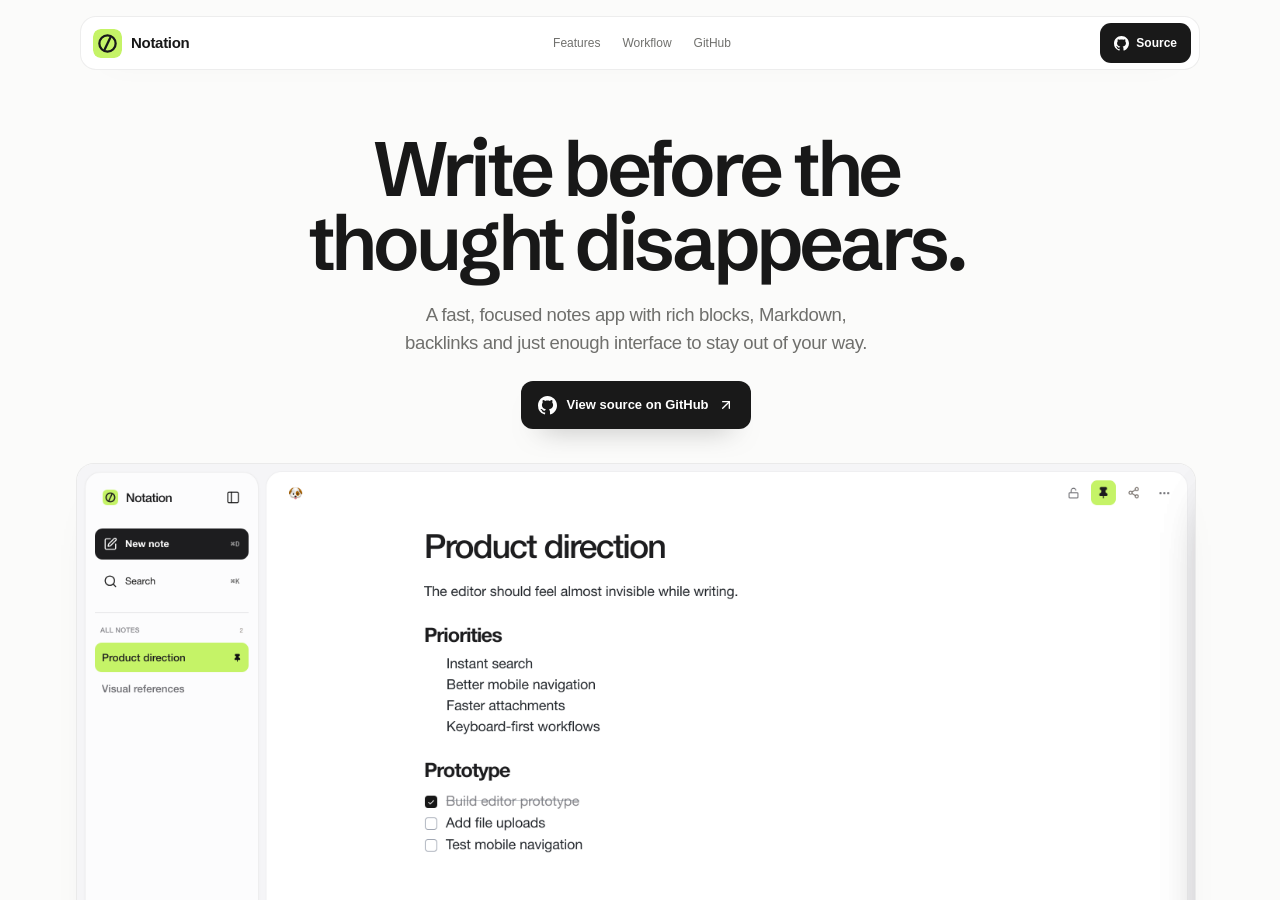
==== commit ec17e234: "Update Notation landing trust information" ====
--- a/index.html
+++ b/index.html
@@ -1 +1 @@
-<!DOCTYPE html><html lang="en"><head><meta charSet="utf-8"/><link rel="preconnect" href="/" crossorigin=""/><meta name="viewport" content="width=device-width, initial-scale=1, maximum-scale=1, viewport-fit=cover"/><link rel="preload" as="image" href="/landing/editor.png"/><link rel="stylesheet" href="/_next/static/chunks/33g490rvpr-s6.css" data-precedence="next"/><link rel="stylesheet" href="/_next/static/chunks/2ckq1guraxi0d.css" data-precedence="next"/><link rel="stylesheet" href="/_next/static/chunks/333qw7cq89epf.css" data-precedence="next"/><link rel="preload" as="script" fetchPriority="low" href="/_next/static/chunks/3s6nzrbk-8mnv.js"/><script src="/_next/static/chunks/19mx3mg6lkumu.js" async=""></script><script src="/_next/static/chunks/1j_9b-l0n6u-t.js" async=""></script><script src="/_next/static/chunks/344n2zhqbh4pn.js" async=""></script><script src="/_next/static/chunks/turbopack-0wc1en2n1v2wu.js" async=""></script><script src="/_next/static/chunks/0h2qsuyze9ds1.js" async=""></script><script src="/_next/static/chunks/0xolsus_cpejd.js" async=""></script><meta name="theme-color" content="#f5f5f7"/><title>Notation</title><meta name="description" content="A focused place for personal notes."/><meta name="application-name" content="Notation"/><meta name="mobile-web-app-capable" content="yes"/><meta name="apple-mobile-web-app-title" content="Notation"/><meta name="apple-mobile-web-app-status-bar-style" content="default"/><link rel="icon" href="/icon.svg?icon.1utske9btzc85.svg" sizes="any" type="image/svg+xml"/><script src="/_next/static/chunks/0cz1d0mv5g_q7.js" noModule=""></script></head><body style="--notation-icon-image:url(&quot;/icon.svg&quot;)"><div hidden=""><!--$--><!--/$--></div><main class="landing-module__jke6-a__page"><header class="landing-module__jke6-a__navWrap"><nav class="landing-module__jke6-a__nav" aria-label="Landing navigation"><a class="landing-module__jke6-a__brand" href="/"><span class="landing-module__jke6-a__brandMark" aria-hidden="true"><img alt="" loading="lazy" width="64" height="64" decoding="async" data-nimg="1" style="color:transparent" src="/icon.svg"/></span><span>Notation</span></a><div class="landing-module__jke6-a__navLinks"><a href="#features">Features</a><a href="#workflow">Workflow</a><a href="https://github.com/Code-Wizard-Wilson/Notation" target="_blank" rel="noreferrer">GitHub</a></div><div class="landing-module__jke6-a__navActions"><a href="https://github.com/Code-Wizard-Wilson/Notation" target="_blank" rel="noreferrer" class="landing-module__jke6-a__navCta"><svg data-component="Octicon" aria-hidden="true" focusable="false" class="octicon octicon-mark-github" viewBox="0 0 16 16" width="15" height="15" fill="currentColor" display="inline-block" overflow="visible" style="vertical-align:text-bottom"><path d="M6.766 11.328c-2.063-.25-3.516-1.734-3.516-3.656 0-.781.281-1.625.75-2.188-.203-.515-.172-1.609.063-2.062.625-.078 1.468.25 1.968.703.594-.187 1.219-.281 1.985-.281.765 0 1.39.094 1.953.265.484-.437 1.344-.765 1.969-.687.218.422.25 1.515.046 2.047.5.593.766 1.39.766 2.203 0 1.922-1.453 3.375-3.547 3.64.531.344.89 1.094.89 1.954v1.625c0 .468.391.734.86.547C13.781 14.359 16 11.53 16 8.03 16 3.61 12.406 0 7.984 0 3.563 0 0 3.61 0 8.031a7.88 7.88 0 0 0 5.172 7.422c.422.156.828-.125.828-.547v-1.25c-.219.094-.5.156-.75.156-1.031 0-1.64-.562-2.078-1.609-.172-.422-.36-.672-.719-.719-.187-.015-.25-.093-.25-.187 0-.188.313-.328.625-.328.453 0 .844.281 1.25.86.313.452.64.655 1.031.655s.641-.14 1-.5c.266-.265.47-.5.657-.656"></path></svg><span>Get it</span></a></div></nav></header><section class="landing-module__jke6-a__hero"><div class="landing-module__jke6-a__heroCopy" style="opacity:0;transform:translateY(22px)"><h1>Write before the<span class="landing-module__jke6-a__heroAccent"> thought disappears.</span></h1><p>A fast, focused notes app with rich blocks, Markdown, backlinks and just enough interface to stay out of your way.</p><div class="landing-module__jke6-a__heroActions"><a href="https://github.com/Code-Wizard-Wilson/Notation" target="_blank" rel="noreferrer" class="landing-module__jke6-a__primaryCta"><svg data-component="Octicon" aria-hidden="true" focusable="false" class="octicon octicon-mark-github" viewBox="0 0 16 16" width="19" height="19" fill="currentColor" display="inline-block" overflow="visible" style="vertical-align:text-bottom"><path d="M6.766 11.328c-2.063-.25-3.516-1.734-3.516-3.656 0-.781.281-1.625.75-2.188-.203-.515-.172-1.609.063-2.062.625-.078 1.468.25 1.968.703.594-.187 1.219-.281 1.985-.281.765 0 1.39.094 1.953.265.484-.437 1.344-.765 1.969-.687.218.422.25 1.515.046 2.047.5.593.766 1.39.766 2.203 0 1.922-1.453 3.375-3.547 3.64.531.344.89 1.094.89 1.954v1.625c0 .468.391.734.86.547C13.781 14.359 16 11.53 16 8.03 16 3.61 12.406 0 7.984 0 3.563 0 0 3.61 0 8.031a7.88 7.88 0 0 0 5.172 7.422c.422.156.828-.125.828-.547v-1.25c-.219.094-.5.156-.75.156-1.031 0-1.64-.562-2.078-1.609-.172-.422-.36-.672-.719-.719-.187-.015-.25-.093-.25-.187 0-.188.313-.328.625-.328.453 0 .844.281 1.25.86.313.452.64.655 1.031.655s.641-.14 1-.5c.266-.265.47-.5.657-.656"></path></svg><span>Get it now on GitHub</span><svg xmlns="http://www.w3.org/2000/svg" width="16" height="16" viewBox="0 0 24 24" fill="none" stroke="currentColor" stroke-width="2" stroke-linecap="round" stroke-linejoin="round" class="lucide lucide-arrow-up-right" aria-hidden="true"><path d="M7 7h10v10"></path><path d="M7 17 17 7"></path></svg></a></div></div><div class="landing-module__jke6-a__heroVisualWrap" style="opacity:0;transform:translateY(42px) scale(0.97)"><div class="landing-module__jke6-a__heroVisual"><img alt="Notation editor showing a product direction note" width="2880" height="1800" decoding="async" data-nimg="1" class="landing-module__jke6-a__heroImage" style="color:transparent" src="/landing/editor.png"/></div></div></section><section class="landing-module__jke6-a__statement" id="workflow"><div class="landing-module__jke6-a__statementInner" style="opacity:0;transform:translateY(26px)"><h2>The interface should disappear when the sentence starts.</h2><p>No permanent formatting jungle. Select text and the tools arrive. Move away and they are gone.</p></div></section><section class="landing-module__jke6-a__bento" id="features"><article class="landing-module__jke6-a__bentoCard landing-module__jke6-a__searchCard" style="opacity:0;transform:translateY(26px)"><div class="landing-module__jke6-a__cardHead"><div><h3>Search without breaking focus.</h3></div><span class="landing-module__jke6-a__iconPill"><svg xmlns="http://www.w3.org/2000/svg" width="18" height="18" viewBox="0 0 24 24" fill="none" stroke="currentColor" stroke-width="2" stroke-linecap="round" stroke-linejoin="round" class="lucide lucide-search" aria-hidden="true"><path d="m21 21-4.34-4.34"></path><circle cx="11" cy="11" r="8"></circle></svg></span></div><p>One compact palette for notes and actions. Fewer panels, fewer context switches.</p><div class="landing-module__jke6-a__shotFrame"><img alt="Notation command palette" loading="lazy" width="1440" height="900" decoding="async" data-nimg="1" class="landing-module__jke6-a__searchShot" style="color:transparent" src="/landing/search-custom.png"/></div></article><article class="landing-module__jke6-a__bentoCard landing-module__jke6-a__openSourceCard" style="opacity:0;transform:translateY(26px)"><div class="landing-module__jke6-a__openSourceTop"><div><h3>Open source.<br/>Fully yours.</h3><p>Clone it, fork it, change anything. No lock-in and no black box.</p></div></div><div class="landing-module__jke6-a__verifiedModel" aria-hidden="true"><svg class="landing-module__jke6-a__verifiedSeal" viewBox="0 0 32 32" aria-hidden="true"><g class="landing-module__jke6-a__verifiedRingSpin"><path class="landing-module__jke6-a__verifiedRing" d="M16 2.8L18.85 5.37L22.6 4.57L23.78 8.22L27.43 9.4L26.63 13.15L29.2 16L26.63 18.85L27.43 22.6L23.78 23.78L22.6 27.43L18.85 26.63L16 29.2L13.15 26.63L9.4 27.43L8.22 23.78L4.57 22.6L5.37 18.85L2.8 16L5.37 13.15L4.57 9.4L8.22 8.22L9.4 4.57L13.15 5.37Z"></path></g><path class="landing-module__jke6-a__verifiedCheck" d="M11 16.1l3.2 3.15 7-7.6"></path></svg></div></article></section><section class="landing-module__jke6-a__featureGrid"><article class="landing-module__jke6-a__feature" style="opacity:0;transform:translateY(26px)"><span class="landing-module__jke6-a__featureIcon"><svg xmlns="http://www.w3.org/2000/svg" width="18" height="18" viewBox="0 0 24 24" fill="none" stroke="currentColor" stroke-width="2" stroke-linecap="round" stroke-linejoin="round" class="lucide lucide-command" aria-hidden="true"><path d="M15 6v12a3 3 0 1 0 3-3H6a3 3 0 1 0 3 3V6a3 3 0 1 0-3 3h12a3 3 0 1 0-3-3"></path></svg></span><h3>Keyboard first</h3><p>Create, search and move through notes without leaving the keyboard.</p></article><article class="landing-module__jke6-a__feature" style="opacity:0;transform:translateY(26px)"><span class="landing-module__jke6-a__featureIcon"><svg xmlns="http://www.w3.org/2000/svg" width="18" height="18" viewBox="0 0 24 24" fill="none" stroke="currentColor" stroke-width="2" stroke-linecap="round" stroke-linejoin="round" class="lucide lucide-highlighter" aria-hidden="true"><path d="m9 11-6 6v3h9l3-3"></path><path d="m22 12-4.6 4.6a2 2 0 0 1-2.8 0l-5.2-5.2a2 2 0 0 1 0-2.8L14 4"></path></svg></span><h3>Rich text, quietly</h3><p>Typefaces, markers, links and block controls only appear when you need them.</p></article><article class="landing-module__jke6-a__feature" style="opacity:0;transform:translateY(26px)"><span class="landing-module__jke6-a__featureIcon"><svg xmlns="http://www.w3.org/2000/svg" width="18" height="18" viewBox="0 0 24 24" fill="none" stroke="currentColor" stroke-width="2" stroke-linecap="round" stroke-linejoin="round" class="lucide lucide-table2 lucide-table-2" aria-hidden="true"><path d="M9 3H5a2 2 0 0 0-2 2v4m6-6h10a2 2 0 0 1 2 2v4M9 3v18m0 0h10a2 2 0 0 0 2-2V9M9 21H5a2 2 0 0 1-2-2V9m0 0h18"></path></svg></span><h3>Real tables</h3><p>Editable rows and columns inside the same clean writing surface.</p></article><article class="landing-module__jke6-a__feature" style="opacity:0;transform:translateY(26px)"><span class="landing-module__jke6-a__featureIcon"><svg xmlns="http://www.w3.org/2000/svg" width="18" height="18" viewBox="0 0 24 24" fill="none" stroke="currentColor" stroke-width="2" stroke-linecap="round" stroke-linejoin="round" class="lucide lucide-image" aria-hidden="true"><rect width="18" height="18" x="3" y="3" rx="2" ry="2"></rect><circle cx="9" cy="9" r="2"></circle><path d="m21 15-3.086-3.086a2 2 0 0 0-2.828 0L6 21"></path></svg></span><h3>Images that behave</h3><p>Drop them in, resize them, move them and keep the page calm.</p></article><article class="landing-module__jke6-a__feature" style="opacity:0;transform:translateY(26px)"><span class="landing-module__jke6-a__featureIcon"><svg xmlns="http://www.w3.org/2000/svg" width="18" height="18" viewBox="0 0 24 24" fill="none" stroke="currentColor" stroke-width="2" stroke-linecap="round" stroke-linejoin="round" class="lucide lucide-link2 lucide-link-2" aria-hidden="true"><path d="M9 17H7A5 5 0 0 1 7 7h2"></path><path d="M15 7h2a5 5 0 1 1 0 10h-2"></path><line x1="8" x2="16" y1="12" y2="12"></line></svg></span><h3>Notes connect</h3><p>Wiki links and backlinks turn a folder of notes into a useful map.</p></article><article class="landing-module__jke6-a__feature" style="opacity:0;transform:translateY(26px)"><span class="landing-module__jke6-a__featureIcon"><svg xmlns="http://www.w3.org/2000/svg" width="18" height="18" viewBox="0 0 24 24" fill="none" stroke="currentColor" stroke-width="2" stroke-linecap="round" stroke-linejoin="round" class="lucide lucide-file-down" aria-hidden="true"><path d="M6 22a2 2 0 0 1-2-2V4a2 2 0 0 1 2-2h8a2.4 2.4 0 0 1 1.704.706l3.588 3.588A2.4 2.4 0 0 1 20 8v12a2 2 0 0 1-2 2z"></path><path d="M14 2v5a1 1 0 0 0 1 1h5"></path><path d="M12 18v-6"></path><path d="m9 15 3 3 3-3"></path></svg></span><h3>Your data leaves cleanly</h3><p>Export Markdown or a proper PDF whenever you want.</p></article></section><section class="landing-module__jke6-a__finalCta"><div class="landing-module__jke6-a__finalInner" style="opacity:0;transform:translateY(26px)"><div class="landing-module__jke6-a__finalOrb" aria-hidden="true"><span class="landing-module__jke6-a__brandMark" aria-hidden="true"><img alt="" loading="lazy" width="64" height="64" decoding="async" data-nimg="1" style="color:transparent" src="/icon.svg"/></span></div><span class="landing-module__jke6-a__sectionIndex">OPEN SOURCE</span><h2>Keep the note.<br/>Lose the noise.</h2><p>Clone it, change it, make it yours.</p><a href="https://github.com/Code-Wizard-Wilson/Notation" target="_blank" rel="noreferrer" class="landing-module__jke6-a__finalButton"><svg data-component="Octicon" aria-hidden="true" focusable="false" class="octicon octicon-mark-github" viewBox="0 0 16 16" width="20" height="20" fill="currentColor" display="inline-block" overflow="visible" style="vertical-align:text-bottom"><path d="M6.766 11.328c-2.063-.25-3.516-1.734-3.516-3.656 0-.781.281-1.625.75-2.188-.203-.515-.172-1.609.063-2.062.625-.078 1.468.25 1.968.703.594-.187 1.219-.281 1.985-.281.765 0 1.39.094 1.953.265.484-.437 1.344-.765 1.969-.687.218.422.25 1.515.046 2.047.5.593.766 1.39.766 2.203 0 1.922-1.453 3.375-3.547 3.64.531.344.89 1.094.89 1.954v1.625c0 .468.391.734.86.547C13.781 14.359 16 11.53 16 8.03 16 3.61 12.406 0 7.984 0 3.563 0 0 3.61 0 8.031a7.88 7.88 0 0 0 5.172 7.422c.422.156.828-.125.828-.547v-1.25c-.219.094-.5.156-.75.156-1.031 0-1.64-.562-2.078-1.609-.172-.422-.36-.672-.719-.719-.187-.015-.25-.093-.25-.187 0-.188.313-.328.625-.328.453 0 .844.281 1.25.86.313.452.64.655 1.031.655s.641-.14 1-.5c.266-.265.47-.5.657-.656"></path></svg><span>Get it now on GitHub</span><svg xmlns="http://www.w3.org/2000/svg" width="16" height="16" viewBox="0 0 24 24" fill="none" stroke="currentColor" stroke-width="2" stroke-linecap="round" stroke-linejoin="round" class="lucide lucide-arrow-up-right" aria-hidden="true"><path d="M7 7h10v10"></path><path d="M7 17 17 7"></path></svg></a></div></section><footer class="landing-module__jke6-a__footer"><a class="landing-module__jke6-a__brand" href="/"><span class="landing-module__jke6-a__brandMark" aria-hidden="true"><img alt="" loading="lazy" width="64" height="64" decoding="async" data-nimg="1" style="color:transparent" src="/icon.svg"/></span><span>Notation</span></a><p>Built for notes, not dashboards.</p><div><a href="https://github.com/Code-Wizard-Wilson/Notation" target="_blank" rel="noreferrer">GitHub</a></div></footer></main><!--$--><!--/$--><script src="/_next/static/chunks/3s6nzrbk-8mnv.js" id="_R_" async=""></script><script>(self.__next_f=self.__next_f||[]).push([0])</script><script>self.__next_f.push([1,"1:\"$Sreact.fragment\"\n2:I[39756,[\"/_next/static/chunks/0h2qsuyze9ds1.js\"],\"default\"]\n3:I[37457,[\"/_next/static/chunks/0h2qsuyze9ds1.js\"],\"default\"]\n4:I[47257,[\"/_next/static/chunks/0h2qsuyze9ds1.js\"],\"ClientPageRoot\"]\n5:I[3026,[\"/_next/static/chunks/0h2qsuyze9ds1.js\",\"/_next/static/chunks/0xolsus_cpejd.js\"],\"default\"]\n8:I[97367,[\"/_next/static/chunks/0h2qsuyze9ds1.js\"],\"OutletBoundary\"]\n9:\"$Sreact.suspense\"\nb:I[97367,[\"/_next/static/chunks/0h2qsuyze9ds1.js\"],\"ViewportBoundary\"]\nd:I[97367,[\"/_next/static/chunks/0h2qsuyze9ds1.js\"],\"MetadataBoundary\"]\nf:I[68027,[\"/_next/static/chunks/0h2qsuyze9ds1.js\"],\"default\",1]\n:HL[\"/_next/static/chunks/33g490rvpr-s6.css\",\"style\"]\n:HL[\"/_next/static/chunks/2ckq1guraxi0d.css\",\"style\"]\n:HC[\"/\",\"\"]\n:HL[\"/_next/static/chunks/333qw7cq89epf.css\",\"style\"]\n0:{\"P\":null,\"c\":[\"\",\"\"],\"q\":\"\",\"i\":false,\"f\":[[[\"\",{\"children\":[\"__PAGE__\",{},\"$undefined\",\"$undefined\",4608]},\"$undefined\",\"$undefined\",4624],[[\"$\",\"$1\",\"c\",{\"children\":[[[\"$\",\"link\",\"0\",{\"rel\":\"stylesheet\",\"href\":\"/_next/static/chunks/33g490rvpr-s6.css\",\"precedence\":\"next\",\"crossOrigin\":\"$undefined\",\"nonce\":\"$undefined\"}],[\"$\",\"link\",\"1\",{\"rel\":\"stylesheet\",\"href\":\"/_next/static/chunks/2ckq1guraxi0d.css\",\"precedence\":\"next\",\"crossOrigin\":\"$undefined\",\"nonce\":\"$undefined\"}],[\"$\",\"script\",\"script-0\",{\"src\":\"/_next/static/chunks/0h2qsuyze9ds1.js\",\"async\":true,\"nonce\":\"$undefined\"}]],[\"$\",\"html\",null,{\"lang\":\"en\",\"children\":[\"$\",\"body\",null,{\"style\":{\"--notation-icon-image\":\"url(\\\"/icon.svg\\\")\"},\"children\":[\"$\",\"$L2\",null,{\"parallelRouterKey\":\"children\",\"error\":\"$undefined\",\"errorStyles\":\"$undefined\",\"errorScripts\":\"$undefined\",\"template\":[\"$\",\"$L3\",null,{}],\"templateStyles\":\"$undefined\",\"templateScripts\":\"$undefined\",\"notFound\":[[[\"$\",\"title\",null,{\"children\":\"404: This page could not be found.\"}],[\"$\",\"div\",null,{\"style\":{\"fontFamily\":\"system-ui,\\\"Segoe UI\\\",Roboto,Helvetica,Arial,sans-serif,\\\"Apple Color Emoji\\\",\\\"Segoe UI Emoji\\\"\",\"height\":\"100vh\",\"textAlign\":\"center\",\"display\":\"flex\",\"flexDirection\":\"column\",\"alignItems\":\"center\",\"justifyContent\":\"center\"},\"children\":[\"$\",\"div\",null,{\"children\":[[\"$\",\"style\",null,{\"dangerouslySetInnerHTML\":{\"__html\":\"body{color:#000;background:#fff;margin:0}.next-error-h1{border-right:1px solid rgba(0,0,0,.3)}@media (prefers-color-scheme:dark){body{color:#fff;background:#000}.next-error-h1{border-right:1px solid rgba(255,255,255,.3)}}\"}}],[\"$\",\"h1\",null,{\"className\":\"next-error-h1\",\"style\":{\"display\":\"inline-block\",\"margin\":\"0 20px 0 0\",\"padding\":\"0 23px 0 0\",\"fontSize\":24,\"fontWeight\":500,\"verticalAlign\":\"top\",\"lineHeight\":\"49px\"},\"children\":404}],[\"$\",\"div\",null,{\"style\":{\"display\":\"inline-block\"},\"children\":[\"$\",\"h2\",null,{\"style\":{\"fontSize\":14,\"fontWeight\":400,\"lineHeight\":\"49px\",\"margin\":0},\"children\":\"This page could not be found.\"}]}]]}]}]],[]],\"forbidden\":\"$undefined\",\"unauthorized\":\"$undefined\"}]}]}]]}],{\"children\":[[\"$\",\"$1\",\"c\",{\"children\":[[\"$\",\"$L4\",null,{\"Component\":\"$5\",\"serverProvidedParams\":{\"searchParams\":{},\"params\":{},\"promises\":[\"$@6\",\"$@7\"]}}],[[\"$\",\"link\",\"0\",{\"rel\":\"stylesheet\",\"href\":\"/_next/static/chunks/333qw7cq89epf.css\",\"precedence\":\"next\",\"crossOrigin\":\"$undefined\",\"nonce\":\"$undefined\"}],[\"$\",\"script\",\"script-0\",{\"src\":\"/_next/static/chunks/0xolsus_cpejd.js\",\"async\":true,\"nonce\":\"$undefined\"}]],[\"$\",\"$L8\",null,{\"children\":[\"$\",\"$9\",null,{\"name\":\"Next.MetadataOutlet\",\"children\":\"$@a\"}]}]]}],{},null,false,null]},null,false,null],[\"$\",\"$1\",\"h\",{\"children\":[null,[\"$\",\"$Lb\",null,{\"children\":\"$Lc\"}],[\"$\",\"div\",null,{\"hidden\":true,\"children\":[\"$\",\"$Ld\",null,{\"children\":[\"$\",\"$9\",null,{\"name\":\"Next.Metadata\",\"children\":\"$Le\"}]}]}],null]}],false]],\"m\":\"$undefined\",\"G\":[\"$f\",[[\"$\",\"link\",\"0\",{\"rel\":\"stylesheet\",\"href\":\"/_next/static/chunks/33g490rvpr-s6.css\",\"precedence\":\"next\",\"crossOrigin\":\"$undefined\",\"nonce\":\"$undefined\"}],[\"$\",\"link\",\"1\",{\"rel\":\"stylesheet\",\"href\":\"/_next/static/chunks/2ckq1guraxi0d.css\",\"precedence\":\"next\",\"crossOrigin\":\"$undefined\",\"nonce\":\"$undefined\"}]]],\"S\":true,\"h\":null,\"r\":\"$undefined\",\"s\":\"$undefined\",\"a\":\"$undefined\",\"l\":\"$undefined\",\"p\":\"$undefined\",\"d\":\"$undefined\",\"b\":\"i9fzWbti6XBBgusaJ5uGd\"}\n6:{}\n7:\"$0:f:0:1:1:children:0:props:children:0:props:serverProvidedParams:params\"\nc:[[\"$\",\"meta\",\"0\",{\"charSet\":\"utf-8\"}],[\"$\",\"meta\",\"1\",{\"name\":\"viewport\",\"content\":\"width=device-width, initial-scale=1, maximum-scale=1, viewport-fit=cover\"}],[\"$\",\"meta\",\"2\",{\"name\":\"theme-color\",\"content\":\"#f5f5f7\"}]]\n10:I[27201,[\"/_next/static/chunks/0h2qsuyze9ds1.js\"],\"IconMark\"]\na:null\ne:[[\"$\",\"title\",\"0\",{\"children\":\"Notation\"}],[\"$\",\"meta\",\"1\",{\"name\":\"description\",\"content\":\"A focused place for personal notes.\"}],[\"$\",\"meta\",\"2\",{\"name\":\"application-name\",\"content\":\"Notation\"}],[\"$\",\"meta\",\"3\",{\"name\":\"mobile-web-app-capable\",\"content\":\"yes\"}],[\"$\",\"meta\",\"4\",{\"name\":\"apple-mobile-web-app-title\",\"content\":\"Notation\"}],[\"$\",\"meta\",\"5\",{\"name\":\"apple-mobile-web-app-status-bar-style\",\"content\":\"default\"}],[\"$\",\"link\",\"6\",{\"rel\":\"icon\",\"href\":\"/icon.svg?icon.1utske9btzc85.svg\",\"sizes\":\"any\",\"type\":\"image/svg+xml\"}],[\"$\",\"$L10\",\"7\",{}]]\n"])</script></body></html>+<!DOCTYPE html><html lang="en"><head><meta charSet="utf-8"/><link rel="preconnect" href="/" crossorigin=""/><meta name="viewport" content="width=device-width, initial-scale=1, maximum-scale=1, viewport-fit=cover"/><link rel="preload" as="image" href="/landing/editor.png"/><link rel="stylesheet" href="/_next/static/chunks/37v-tz4b8rtta.css" data-precedence="next"/><link rel="stylesheet" href="/_next/static/chunks/2ckq1guraxi0d.css" data-precedence="next"/><link rel="stylesheet" href="/_next/static/chunks/333qw7cq89epf.css" data-precedence="next"/><link rel="preload" as="script" fetchPriority="low" href="/_next/static/chunks/3s6nzrbk-8mnv.js"/><script src="/_next/static/chunks/19mx3mg6lkumu.js" async=""></script><script src="/_next/static/chunks/1j_9b-l0n6u-t.js" async=""></script><script src="/_next/static/chunks/344n2zhqbh4pn.js" async=""></script><script src="/_next/static/chunks/turbopack-0wc1en2n1v2wu.js" async=""></script><script src="/_next/static/chunks/0h2qsuyze9ds1.js" async=""></script><script src="/_next/static/chunks/3d7ftmuexdm60.js" async=""></script><meta name="theme-color" content="#f5f5f7"/><title>Notation</title><meta name="description" content="A focused place for personal notes."/><meta name="application-name" content="Notation"/><meta name="mobile-web-app-capable" content="yes"/><meta name="apple-mobile-web-app-title" content="Notation"/><meta name="apple-mobile-web-app-status-bar-style" content="default"/><link rel="icon" href="/icon.svg?icon.1utske9btzc85.svg" sizes="any" type="image/svg+xml"/><script src="/_next/static/chunks/0cz1d0mv5g_q7.js" noModule=""></script></head><body style="--notation-icon-image:url(&quot;/icon.svg&quot;)"><div hidden=""><!--$--><!--/$--></div><main class="landing-module__jke6-a__page"><header class="landing-module__jke6-a__navWrap"><nav class="landing-module__jke6-a__nav" aria-label="Landing navigation"><a class="landing-module__jke6-a__brand" href="/"><span class="landing-module__jke6-a__brandMark" aria-hidden="true"><img alt="" loading="lazy" width="64" height="64" decoding="async" data-nimg="1" style="color:transparent" src="/icon.svg"/></span><span>Notation</span></a><div class="landing-module__jke6-a__navLinks"><a href="#features">Features</a><a href="#workflow">Workflow</a><a href="https://github.com/Code-Wizard-Wilson/Notation" target="_blank" rel="noreferrer">GitHub</a></div><div class="landing-module__jke6-a__navActions"><a href="https://github.com/Code-Wizard-Wilson/Notation" target="_blank" rel="noreferrer" class="landing-module__jke6-a__navCta"><svg data-component="Octicon" aria-hidden="true" focusable="false" class="octicon octicon-mark-github" viewBox="0 0 16 16" width="15" height="15" fill="currentColor" display="inline-block" overflow="visible" style="vertical-align:text-bottom"><path d="M6.766 11.328c-2.063-.25-3.516-1.734-3.516-3.656 0-.781.281-1.625.75-2.188-.203-.515-.172-1.609.063-2.062.625-.078 1.468.25 1.968.703.594-.187 1.219-.281 1.985-.281.765 0 1.39.094 1.953.265.484-.437 1.344-.765 1.969-.687.218.422.25 1.515.046 2.047.5.593.766 1.39.766 2.203 0 1.922-1.453 3.375-3.547 3.64.531.344.89 1.094.89 1.954v1.625c0 .468.391.734.86.547C13.781 14.359 16 11.53 16 8.03 16 3.61 12.406 0 7.984 0 3.563 0 0 3.61 0 8.031a7.88 7.88 0 0 0 5.172 7.422c.422.156.828-.125.828-.547v-1.25c-.219.094-.5.156-.75.156-1.031 0-1.64-.562-2.078-1.609-.172-.422-.36-.672-.719-.719-.187-.015-.25-.093-.25-.187 0-.188.313-.328.625-.328.453 0 .844.281 1.25.86.313.452.64.655 1.031.655s.641-.14 1-.5c.266-.265.47-.5.657-.656"></path></svg><span>Source</span></a></div></nav></header><section class="landing-module__jke6-a__hero"><div class="landing-module__jke6-a__heroCopy" style="opacity:0;transform:translateY(22px)"><h1>Write before the<span class="landing-module__jke6-a__heroAccent"> thought disappears.</span></h1><p>A fast, focused notes app with rich blocks, Markdown, backlinks and just enough interface to stay out of your way.</p><div class="landing-module__jke6-a__heroActions"><a href="https://github.com/Code-Wizard-Wilson/Notation" target="_blank" rel="noreferrer" class="landing-module__jke6-a__primaryCta"><svg data-component="Octicon" aria-hidden="true" focusable="false" class="octicon octicon-mark-github" viewBox="0 0 16 16" width="19" height="19" fill="currentColor" display="inline-block" overflow="visible" style="vertical-align:text-bottom"><path d="M6.766 11.328c-2.063-.25-3.516-1.734-3.516-3.656 0-.781.281-1.625.75-2.188-.203-.515-.172-1.609.063-2.062.625-.078 1.468.25 1.968.703.594-.187 1.219-.281 1.985-.281.765 0 1.39.094 1.953.265.484-.437 1.344-.765 1.969-.687.218.422.25 1.515.046 2.047.5.593.766 1.39.766 2.203 0 1.922-1.453 3.375-3.547 3.64.531.344.89 1.094.89 1.954v1.625c0 .468.391.734.86.547C13.781 14.359 16 11.53 16 8.03 16 3.61 12.406 0 7.984 0 3.563 0 0 3.61 0 8.031a7.88 7.88 0 0 0 5.172 7.422c.422.156.828-.125.828-.547v-1.25c-.219.094-.5.156-.75.156-1.031 0-1.64-.562-2.078-1.609-.172-.422-.36-.672-.719-.719-.187-.015-.25-.093-.25-.187 0-.188.313-.328.625-.328.453 0 .844.281 1.25.86.313.452.64.655 1.031.655s.641-.14 1-.5c.266-.265.47-.5.657-.656"></path></svg><span>View source on GitHub</span><svg xmlns="http://www.w3.org/2000/svg" width="16" height="16" viewBox="0 0 24 24" fill="none" stroke="currentColor" stroke-width="2" stroke-linecap="round" stroke-linejoin="round" class="lucide lucide-arrow-up-right" aria-hidden="true"><path d="M7 7h10v10"></path><path d="M7 17 17 7"></path></svg></a></div></div><div class="landing-module__jke6-a__heroVisualWrap" style="opacity:0;transform:translateY(42px) scale(0.97)"><div class="landing-module__jke6-a__heroVisual"><img alt="Notation editor showing a product direction note" width="2880" height="1800" decoding="async" data-nimg="1" class="landing-module__jke6-a__heroImage" style="color:transparent" src="/landing/editor.png"/></div></div></section><section class="landing-module__jke6-a__statement" id="workflow"><div class="landing-module__jke6-a__statementInner" style="opacity:0;transform:translateY(26px)"><h2>The interface should disappear when the sentence starts.</h2><p>No permanent formatting jungle. Select text and the tools arrive. Move away and they are gone.</p></div></section><section class="landing-module__jke6-a__bento" id="features"><article class="landing-module__jke6-a__bentoCard landing-module__jke6-a__searchCard" style="opacity:0;transform:translateY(26px)"><div class="landing-module__jke6-a__cardHead"><div><h3>Search without breaking focus.</h3></div><span class="landing-module__jke6-a__iconPill"><svg xmlns="http://www.w3.org/2000/svg" width="18" height="18" viewBox="0 0 24 24" fill="none" stroke="currentColor" stroke-width="2" stroke-linecap="round" stroke-linejoin="round" class="lucide lucide-search" aria-hidden="true"><path d="m21 21-4.34-4.34"></path><circle cx="11" cy="11" r="8"></circle></svg></span></div><p>One compact palette for notes and actions. Fewer panels, fewer context switches.</p><div class="landing-module__jke6-a__shotFrame"><img alt="Notation command palette" loading="lazy" width="1440" height="900" decoding="async" data-nimg="1" class="landing-module__jke6-a__searchShot" style="color:transparent" src="/landing/search-custom.png"/></div></article><article class="landing-module__jke6-a__bentoCard landing-module__jke6-a__openSourceCard" style="opacity:0;transform:translateY(26px)"><div class="landing-module__jke6-a__openSourceTop"><div><h3>Open source.<br/>Fully yours.</h3><p>Clone it, fork it, change anything. No lock-in and no black box.</p></div></div><div class="landing-module__jke6-a__verifiedModel" aria-hidden="true"><svg class="landing-module__jke6-a__verifiedSeal" viewBox="0 0 32 32" aria-hidden="true"><g class="landing-module__jke6-a__verifiedRingSpin"><path class="landing-module__jke6-a__verifiedRing" d="M16 2.8L18.85 5.37L22.6 4.57L23.78 8.22L27.43 9.4L26.63 13.15L29.2 16L26.63 18.85L27.43 22.6L23.78 23.78L22.6 27.43L18.85 26.63L16 29.2L13.15 26.63L9.4 27.43L8.22 23.78L4.57 22.6L5.37 18.85L2.8 16L5.37 13.15L4.57 9.4L8.22 8.22L9.4 4.57L13.15 5.37Z"></path></g><path class="landing-module__jke6-a__verifiedCheck" d="M11 16.1l3.2 3.15 7-7.6"></path></svg></div></article></section><section class="landing-module__jke6-a__featureGrid"><article class="landing-module__jke6-a__feature" style="opacity:0;transform:translateY(26px)"><span class="landing-module__jke6-a__featureIcon"><svg xmlns="http://www.w3.org/2000/svg" width="18" height="18" viewBox="0 0 24 24" fill="none" stroke="currentColor" stroke-width="2" stroke-linecap="round" stroke-linejoin="round" class="lucide lucide-command" aria-hidden="true"><path d="M15 6v12a3 3 0 1 0 3-3H6a3 3 0 1 0 3 3V6a3 3 0 1 0-3 3h12a3 3 0 1 0-3-3"></path></svg></span><h3>Keyboard first</h3><p>Create, search and move through notes without leaving the keyboard.</p></article><article class="landing-module__jke6-a__feature" style="opacity:0;transform:translateY(26px)"><span class="landing-module__jke6-a__featureIcon"><svg xmlns="http://www.w3.org/2000/svg" width="18" height="18" viewBox="0 0 24 24" fill="none" stroke="currentColor" stroke-width="2" stroke-linecap="round" stroke-linejoin="round" class="lucide lucide-highlighter" aria-hidden="true"><path d="m9 11-6 6v3h9l3-3"></path><path d="m22 12-4.6 4.6a2 2 0 0 1-2.8 0l-5.2-5.2a2 2 0 0 1 0-2.8L14 4"></path></svg></span><h3>Rich text, quietly</h3><p>Typefaces, markers, links and block controls only appear when you need them.</p></article><article class="landing-module__jke6-a__feature" style="opacity:0;transform:translateY(26px)"><span class="landing-module__jke6-a__featureIcon"><svg xmlns="http://www.w3.org/2000/svg" width="18" height="18" viewBox="0 0 24 24" fill="none" stroke="currentColor" stroke-width="2" stroke-linecap="round" stroke-linejoin="round" class="lucide lucide-table2 lucide-table-2" aria-hidden="true"><path d="M9 3H5a2 2 0 0 0-2 2v4m6-6h10a2 2 0 0 1 2 2v4M9 3v18m0 0h10a2 2 0 0 0 2-2V9M9 21H5a2 2 0 0 1-2-2V9m0 0h18"></path></svg></span><h3>Real tables</h3><p>Editable rows and columns inside the same clean writing surface.</p></article><article class="landing-module__jke6-a__feature" style="opacity:0;transform:translateY(26px)"><span class="landing-module__jke6-a__featureIcon"><svg xmlns="http://www.w3.org/2000/svg" width="18" height="18" viewBox="0 0 24 24" fill="none" stroke="currentColor" stroke-width="2" stroke-linecap="round" stroke-linejoin="round" class="lucide lucide-image" aria-hidden="true"><rect width="18" height="18" x="3" y="3" rx="2" ry="2"></rect><circle cx="9" cy="9" r="2"></circle><path d="m21 15-3.086-3.086a2 2 0 0 0-2.828 0L6 21"></path></svg></span><h3>Images that behave</h3><p>Drop them in, resize them, move them and keep the page calm.</p></article><article class="landing-module__jke6-a__feature" style="opacity:0;transform:translateY(26px)"><span class="landing-module__jke6-a__featureIcon"><svg xmlns="http://www.w3.org/2000/svg" width="18" height="18" viewBox="0 0 24 24" fill="none" stroke="currentColor" stroke-width="2" stroke-linecap="round" stroke-linejoin="round" class="lucide lucide-link2 lucide-link-2" aria-hidden="true"><path d="M9 17H7A5 5 0 0 1 7 7h2"></path><path d="M15 7h2a5 5 0 1 1 0 10h-2"></path><line x1="8" x2="16" y1="12" y2="12"></line></svg></span><h3>Notes connect</h3><p>Wiki links and backlinks turn a folder of notes into a useful map.</p></article><article class="landing-module__jke6-a__feature" style="opacity:0;transform:translateY(26px)"><span class="landing-module__jke6-a__featureIcon"><svg xmlns="http://www.w3.org/2000/svg" width="18" height="18" viewBox="0 0 24 24" fill="none" stroke="currentColor" stroke-width="2" stroke-linecap="round" stroke-linejoin="round" class="lucide lucide-file-down" aria-hidden="true"><path d="M6 22a2 2 0 0 1-2-2V4a2 2 0 0 1 2-2h8a2.4 2.4 0 0 1 1.704.706l3.588 3.588A2.4 2.4 0 0 1 20 8v12a2 2 0 0 1-2 2z"></path><path d="M14 2v5a1 1 0 0 0 1 1h5"></path><path d="M12 18v-6"></path><path d="m9 15 3 3 3-3"></path></svg></span><h3>Your data leaves cleanly</h3><p>Export Markdown or a proper PDF whenever you want.</p></article></section><section class="landing-module__jke6-a__finalCta"><div class="landing-module__jke6-a__finalInner" style="opacity:0;transform:translateY(26px)"><div class="landing-module__jke6-a__finalOrb" aria-hidden="true"><span class="landing-module__jke6-a__brandMark" aria-hidden="true"><img alt="" loading="lazy" width="64" height="64" decoding="async" data-nimg="1" style="color:transparent" src="/icon.svg"/></span></div><span class="landing-module__jke6-a__sectionIndex">OPEN SOURCE</span><h2>Keep the note.<br/>Lose the noise.</h2><p>Clone it, change it, make it yours.</p><a href="https://github.com/Code-Wizard-Wilson/Notation" target="_blank" rel="noreferrer" class="landing-module__jke6-a__finalButton"><svg data-component="Octicon" aria-hidden="true" focusable="false" class="octicon octicon-mark-github" viewBox="0 0 16 16" width="20" height="20" fill="currentColor" display="inline-block" overflow="visible" style="vertical-align:text-bottom"><path d="M6.766 11.328c-2.063-.25-3.516-1.734-3.516-3.656 0-.781.281-1.625.75-2.188-.203-.515-.172-1.609.063-2.062.625-.078 1.468.25 1.968.703.594-.187 1.219-.281 1.985-.281.765 0 1.39.094 1.953.265.484-.437 1.344-.765 1.969-.687.218.422.25 1.515.046 2.047.5.593.766 1.39.766 2.203 0 1.922-1.453 3.375-3.547 3.64.531.344.89 1.094.89 1.954v1.625c0 .468.391.734.86.547C13.781 14.359 16 11.53 16 8.03 16 3.61 12.406 0 7.984 0 3.563 0 0 3.61 0 8.031a7.88 7.88 0 0 0 5.172 7.422c.422.156.828-.125.828-.547v-1.25c-.219.094-.5.156-.75.156-1.031 0-1.64-.562-2.078-1.609-.172-.422-.36-.672-.719-.719-.187-.015-.25-.093-.25-.187 0-.188.313-.328.625-.328.453 0 .844.281 1.25.86.313.452.64.655 1.031.655s.641-.14 1-.5c.266-.265.47-.5.657-.656"></path></svg><span>View source on GitHub</span><svg xmlns="http://www.w3.org/2000/svg" width="16" height="16" viewBox="0 0 24 24" fill="none" stroke="currentColor" stroke-width="2" stroke-linecap="round" stroke-linejoin="round" class="lucide lucide-arrow-up-right" aria-hidden="true"><path d="M7 7h10v10"></path><path d="M7 17 17 7"></path></svg></a></div></section><footer class="landing-module__jke6-a__footer"><a class="landing-module__jke6-a__brand" href="/"><span class="landing-module__jke6-a__brandMark" aria-hidden="true"><img alt="" loading="lazy" width="64" height="64" decoding="async" data-nimg="1" style="color:transparent" src="/icon.svg"/></span><span>Notation</span></a><p>Built for notes, not dashboards.</p><div><a href="https://github.com/Code-Wizard-Wilson/Notation" target="_blank" rel="noreferrer">GitHub</a></div></footer></main><!--$--><!--/$--><script src="/_next/static/chunks/3s6nzrbk-8mnv.js" id="_R_" async=""></script><script>(self.__next_f=self.__next_f||[]).push([0])</script><script>self.__next_f.push([1,"1:\"$Sreact.fragment\"\n2:I[39756,[\"/_next/static/chunks/0h2qsuyze9ds1.js\"],\"default\"]\n3:I[37457,[\"/_next/static/chunks/0h2qsuyze9ds1.js\"],\"default\"]\n4:I[47257,[\"/_next/static/chunks/0h2qsuyze9ds1.js\"],\"ClientPageRoot\"]\n5:I[3026,[\"/_next/static/chunks/0h2qsuyze9ds1.js\",\"/_next/static/chunks/3d7ftmuexdm60.js\"],\"default\"]\n8:I[97367,[\"/_next/static/chunks/0h2qsuyze9ds1.js\"],\"OutletBoundary\"]\n9:\"$Sreact.suspense\"\nb:I[97367,[\"/_next/static/chunks/0h2qsuyze9ds1.js\"],\"ViewportBoundary\"]\nd:I[97367,[\"/_next/static/chunks/0h2qsuyze9ds1.js\"],\"MetadataBoundary\"]\nf:I[68027,[\"/_next/static/chunks/0h2qsuyze9ds1.js\"],\"default\",1]\n:HL[\"/_next/static/chunks/37v-tz4b8rtta.css\",\"style\"]\n:HL[\"/_next/static/chunks/2ckq1guraxi0d.css\",\"style\"]\n:HC[\"/\",\"\"]\n:HL[\"/_next/static/chunks/333qw7cq89epf.css\",\"style\"]\n0:{\"P\":null,\"c\":[\"\",\"\"],\"q\":\"\",\"i\":false,\"f\":[[[\"\",{\"children\":[\"__PAGE__\",{},\"$undefined\",\"$undefined\",4608]},\"$undefined\",\"$undefined\",4624],[[\"$\",\"$1\",\"c\",{\"children\":[[[\"$\",\"link\",\"0\",{\"rel\":\"stylesheet\",\"href\":\"/_next/static/chunks/37v-tz4b8rtta.css\",\"precedence\":\"next\",\"crossOrigin\":\"$undefined\",\"nonce\":\"$undefined\"}],[\"$\",\"link\",\"1\",{\"rel\":\"stylesheet\",\"href\":\"/_next/static/chunks/2ckq1guraxi0d.css\",\"precedence\":\"next\",\"crossOrigin\":\"$undefined\",\"nonce\":\"$undefined\"}],[\"$\",\"script\",\"script-0\",{\"src\":\"/_next/static/chunks/0h2qsuyze9ds1.js\",\"async\":true,\"nonce\":\"$undefined\"}]],[\"$\",\"html\",null,{\"lang\":\"en\",\"children\":[\"$\",\"body\",null,{\"style\":{\"--notation-icon-image\":\"url(\\\"/icon.svg\\\")\"},\"children\":[\"$\",\"$L2\",null,{\"parallelRouterKey\":\"children\",\"error\":\"$undefined\",\"errorStyles\":\"$undefined\",\"errorScripts\":\"$undefined\",\"template\":[\"$\",\"$L3\",null,{}],\"templateStyles\":\"$undefined\",\"templateScripts\":\"$undefined\",\"notFound\":[[[\"$\",\"title\",null,{\"children\":\"404: This page could not be found.\"}],[\"$\",\"div\",null,{\"style\":{\"fontFamily\":\"system-ui,\\\"Segoe UI\\\",Roboto,Helvetica,Arial,sans-serif,\\\"Apple Color Emoji\\\",\\\"Segoe UI Emoji\\\"\",\"height\":\"100vh\",\"textAlign\":\"center\",\"display\":\"flex\",\"flexDirection\":\"column\",\"alignItems\":\"center\",\"justifyContent\":\"center\"},\"children\":[\"$\",\"div\",null,{\"children\":[[\"$\",\"style\",null,{\"dangerouslySetInnerHTML\":{\"__html\":\"body{color:#000;background:#fff;margin:0}.next-error-h1{border-right:1px solid rgba(0,0,0,.3)}@media (prefers-color-scheme:dark){body{color:#fff;background:#000}.next-error-h1{border-right:1px solid rgba(255,255,255,.3)}}\"}}],[\"$\",\"h1\",null,{\"className\":\"next-error-h1\",\"style\":{\"display\":\"inline-block\",\"margin\":\"0 20px 0 0\",\"padding\":\"0 23px 0 0\",\"fontSize\":24,\"fontWeight\":500,\"verticalAlign\":\"top\",\"lineHeight\":\"49px\"},\"children\":404}],[\"$\",\"div\",null,{\"style\":{\"display\":\"inline-block\"},\"children\":[\"$\",\"h2\",null,{\"style\":{\"fontSize\":14,\"fontWeight\":400,\"lineHeight\":\"49px\",\"margin\":0},\"children\":\"This page could not be found.\"}]}]]}]}]],[]],\"forbidden\":\"$undefined\",\"unauthorized\":\"$undefined\"}]}]}]]}],{\"children\":[[\"$\",\"$1\",\"c\",{\"children\":[[\"$\",\"$L4\",null,{\"Component\":\"$5\",\"serverProvidedParams\":{\"searchParams\":{},\"params\":{},\"promises\":[\"$@6\",\"$@7\"]}}],[[\"$\",\"link\",\"0\",{\"rel\":\"stylesheet\",\"href\":\"/_next/static/chunks/333qw7cq89epf.css\",\"precedence\":\"next\",\"crossOrigin\":\"$undefined\",\"nonce\":\"$undefined\"}],[\"$\",\"script\",\"script-0\",{\"src\":\"/_next/static/chunks/3d7ftmuexdm60.js\",\"async\":true,\"nonce\":\"$undefined\"}]],[\"$\",\"$L8\",null,{\"children\":[\"$\",\"$9\",null,{\"name\":\"Next.MetadataOutlet\",\"children\":\"$@a\"}]}]]}],{},null,false,null]},null,false,null],[\"$\",\"$1\",\"h\",{\"children\":[null,[\"$\",\"$Lb\",null,{\"children\":\"$Lc\"}],[\"$\",\"div\",null,{\"hidden\":true,\"children\":[\"$\",\"$Ld\",null,{\"children\":[\"$\",\"$9\",null,{\"name\":\"Next.Metadata\",\"children\":\"$Le\"}]}]}],null]}],false]],\"m\":\"$undefined\",\"G\":[\"$f\",[[\"$\",\"link\",\"0\",{\"rel\":\"stylesheet\",\"href\":\"/_next/static/chunks/37v-tz4b8rtta.css\",\"precedence\":\"next\",\"crossOrigin\":\"$undefined\",\"nonce\":\"$undefined\"}],[\"$\",\"link\",\"1\",{\"rel\":\"stylesheet\",\"href\":\"/_next/static/chunks/2ckq1guraxi0d.css\",\"precedence\":\"next\",\"crossOrigin\":\"$undefined\",\"nonce\":\"$undefined\"}]]],\"S\":true,\"h\":null,\"r\":\"$undefined\",\"s\":\"$undefined\",\"a\":\"$undefined\",\"l\":\"$undefined\",\"p\":\"$undefined\",\"d\":\"$undefined\",\"b\":\"kMl0s2zgpBDQdtBHSql8k\"}\n6:{}\n7:\"$0:f:0:1:1:children:0:props:children:0:props:serverProvidedParams:params\"\nc:[[\"$\",\"meta\",\"0\",{\"charSet\":\"utf-8\"}],[\"$\",\"meta\",\"1\",{\"name\":\"viewport\",\"content\":\"width=device-width, initial-scale=1, maximum-scale=1, viewport-fit=cover\"}],[\"$\",\"meta\",\"2\",{\"name\":\"theme-color\",\"content\":\"#f5f5f7\"}]]\n10:I[27201,[\"/_next/static/chunks/0h2qsuyze9ds1.js\"],\"IconMark\"]\na:null\ne:[[\"$\",\"title\",\"0\",{\"children\":\"Notation\"}],[\"$\",\"meta\",\"1\",{\"name\":\"description\",\"content\":\"A focused place for personal notes.\"}],[\"$\",\"meta\",\"2\",{\"name\":\"application-name\",\"content\":\"Notation\"}],[\"$\",\"meta\",\"3\",{\"name\":\"mobile-web-app-capable\",\"content\":\"yes\"}],[\"$\",\"meta\",\"4\",{\"name\":\"apple-mobile-web-app-title\",\"content\":\"Notation\"}],[\"$\",\"meta\",\"5\",{\"name\":\"apple-mobile-web-app-status-bar-style\",\"content\":\"default\"}],[\"$\",\"link\",\"6\",{\"rel\":\"icon\",\"href\":\"/icon.svg?icon.1utske9btzc85.svg\",\"sizes\":\"any\",\"type\":\"image/svg+xml\"}],[\"$\",\"$L10\",\"7\",{}]]\n"])</script></body></html>
--- a/_next/static/chunks/37v-tz4b8rtta.css
+++ b/_next/static/chunks/37v-tz4b8rtta.css
@@ -0,0 +1,6 @@
+@font-face{font-family:Schibsted Grotesk Variable;font-style:normal;font-display:swap;font-weight:400 900;src:url(../media/schibsted-grotesk-latin-ext-wght-normal.1mn47ffbmm65q.woff2)format("woff2-variations");unicode-range:U+100-2BA,U+2BD-2C5,U+2C7-2CC,U+2CE-2D7,U+2DD-2FF,U+304,U+308,U+329,U+1D00-1DBF,U+1E00-1E9F,U+1EF2-1EFF,U+2020,U+20A0-20AB,U+20AD-20C0,U+2113,U+2C60-2C7F,U+A720-A7FF}@font-face{font-family:Schibsted Grotesk Variable;font-style:normal;font-display:swap;font-weight:400 900;src:url(../media/schibsted-grotesk-latin-wght-normal.1n5gamcxs9g-p.woff2)format("woff2-variations");unicode-range:U+??,U+131,U+152-153,U+2BB-2BC,U+2C6,U+2DA,U+2DC,U+304,U+308,U+329,U+2000-206F,U+20AC,U+2122,U+2191,U+2193,U+2212,U+2215,U+FEFF,U+FFFD}
+@font-face{font-family:Inter Variable;font-style:normal;font-display:swap;font-weight:100 900;src:url(../media/inter-cyrillic-ext-wght-normal.20g3-bbbhdq0_.woff2)format("woff2-variations");unicode-range:U+460-52F,U+1C80-1C8A,U+20B4,U+2DE0-2DFF,U+A640-A69F,U+FE2E-FE2F}@font-face{font-family:Inter Variable;font-style:normal;font-display:swap;font-weight:100 900;src:url(../media/inter-cyrillic-wght-normal.2cxlyxah-fd35.woff2)format("woff2-variations");unicode-range:U+301,U+400-45F,U+490-491,U+4B0-4B1,U+2116}@font-face{font-family:Inter Variable;font-style:normal;font-display:swap;font-weight:100 900;src:url(../media/inter-greek-ext-wght-normal.0mkxydxl0e43d.woff2)format("woff2-variations");unicode-range:U+1F??}@font-face{font-family:Inter Variable;font-style:normal;font-display:swap;font-weight:100 900;src:url(../media/inter-greek-wght-normal.1rx9vjatjkdar.woff2)format("woff2-variations");unicode-range:U+370-377,U+37A-37F,U+384-38A,U+38C,U+38E-3A1,U+3A3-3FF}@font-face{font-family:Inter Variable;font-style:normal;font-display:swap;font-weight:100 900;src:url(../media/inter-vietnamese-wght-normal.2kcj5i_8uff48.woff2)format("woff2-variations");unicode-range:U+102-103,U+110-111,U+128-129,U+168-169,U+1A0-1A1,U+1AF-1B0,U+300-301,U+303-304,U+308-309,U+323,U+329,U+1EA0-1EF9,U+20AB}@font-face{font-family:Inter Variable;font-style:normal;font-display:swap;font-weight:100 900;src:url(../media/inter-latin-ext-wght-normal.3gdi_th3seg1n.woff2)format("woff2-variations");unicode-range:U+100-2BA,U+2BD-2C5,U+2C7-2CC,U+2CE-2D7,U+2DD-2FF,U+304,U+308,U+329,U+1D00-1DBF,U+1E00-1E9F,U+1EF2-1EFF,U+2020,U+20A0-20AB,U+20AD-20C0,U+2113,U+2C60-2C7F,U+A720-A7FF}@font-face{font-family:Inter Variable;font-style:normal;font-display:swap;font-weight:100 900;src:url(../media/inter-latin-wght-normal.0gsaq8ukbf34m.woff2)format("woff2-variations");unicode-range:U+??,U+131,U+152-153,U+2BB-2BC,U+2C6,U+2DA,U+2DC,U+304,U+308,U+329,U+2000-206F,U+20AC,U+2122,U+2191,U+2193,U+2212,U+2215,U+FEFF,U+FFFD}
+@font-face{font-family:IBM Plex Mono;font-style:normal;font-display:swap;font-weight:400;src:url(../media/ibm-plex-mono-cyrillic-ext-400-normal.09jq5v9-1wf71.woff2)format("woff2"),url(../media/ibm-plex-mono-cyrillic-ext-400-normal.2iaubq2jy0rx3.woff)format("woff");unicode-range:U+460-52F,U+1C80-1C8A,U+20B4,U+2DE0-2DFF,U+A640-A69F,U+FE2E-FE2F}@font-face{font-family:IBM Plex Mono;font-style:normal;font-display:swap;font-weight:400;src:url(../media/ibm-plex-mono-cyrillic-400-normal.0m1ahpdxrpokj.woff2)format("woff2"),url(../media/ibm-plex-mono-cyrillic-400-normal.2-z93d2j9-3s0.woff)format("woff");unicode-range:U+301,U+400-45F,U+490-491,U+4B0-4B1,U+2116}@font-face{font-family:IBM Plex Mono;font-style:normal;font-display:swap;font-weight:400;src:url(../media/ibm-plex-mono-vietnamese-400-normal.3a7fs2yw914a9.woff2)format("woff2"),url(../media/ibm-plex-mono-vietnamese-400-normal.2kzc8ichkozg5.woff)format("woff");unicode-range:U+102-103,U+110-111,U+128-129,U+168-169,U+1A0-1A1,U+1AF-1B0,U+300-301,U+303-304,U+308-309,U+323,U+329,U+1EA0-1EF9,U+20AB}@font-face{font-family:IBM Plex Mono;font-style:normal;font-display:swap;font-weight:400;src:url(../media/ibm-plex-mono-latin-ext-400-normal.1hjaitcyq2e2r.woff2)format("woff2"),url(../media/ibm-plex-mono-latin-ext-400-normal.0nrwft7nlo5oa.woff)format("woff");unicode-range:U+100-2BA,U+2BD-2C5,U+2C7-2CC,U+2CE-2D7,U+2DD-2FF,U+304,U+308,U+329,U+1D00-1DBF,U+1E00-1E9F,U+1EF2-1EFF,U+2020,U+20A0-20AB,U+20AD-20C0,U+2113,U+2C60-2C7F,U+A720-A7FF}@font-face{font-family:IBM Plex Mono;font-style:normal;font-display:swap;font-weight:400;src:url(../media/ibm-plex-mono-latin-400-normal.3xdfs0-p_zi4c.woff2)format("woff2"),url(../media/ibm-plex-mono-latin-400-normal.2lhng2ntocry9.woff)format("woff");unicode-range:U+??,U+131,U+152-153,U+2BB-2BC,U+2C6,U+2DA,U+2DC,U+304,U+308,U+329,U+2000-206F,U+20AC,U+2122,U+2191,U+2193,U+2212,U+2215,U+FEFF,U+FFFD}
+@font-face{font-family:IBM Plex Mono;font-style:normal;font-display:swap;font-weight:500;src:url(../media/ibm-plex-mono-cyrillic-ext-500-normal.28wp48yubenc3.woff2)format("woff2"),url(../media/ibm-plex-mono-cyrillic-ext-500-normal.41yczc5zdkwdh.woff)format("woff");unicode-range:U+460-52F,U+1C80-1C8A,U+20B4,U+2DE0-2DFF,U+A640-A69F,U+FE2E-FE2F}@font-face{font-family:IBM Plex Mono;font-style:normal;font-display:swap;font-weight:500;src:url(../media/ibm-plex-mono-cyrillic-500-normal.26ox_itp_alxp.woff2)format("woff2"),url(../media/ibm-plex-mono-cyrillic-500-normal.1eaan1mch682e.woff)format("woff");unicode-range:U+301,U+400-45F,U+490-491,U+4B0-4B1,U+2116}@font-face{font-family:IBM Plex Mono;font-style:normal;font-display:swap;font-weight:500;src:url(../media/ibm-plex-mono-vietnamese-500-normal.0s1z3n-ysad7w.woff2)format("woff2"),url(../media/ibm-plex-mono-vietnamese-500-normal.2g79xp9gzp1kn.woff)format("woff");unicode-range:U+102-103,U+110-111,U+128-129,U+168-169,U+1A0-1A1,U+1AF-1B0,U+300-301,U+303-304,U+308-309,U+323,U+329,U+1EA0-1EF9,U+20AB}@font-face{font-family:IBM Plex Mono;font-style:normal;font-display:swap;font-weight:500;src:url(../media/ibm-plex-mono-latin-ext-500-normal.1cuq9_67cn48n.woff2)format("woff2"),url(../media/ibm-plex-mono-latin-ext-500-normal.1tdw_l2v4yhc_.woff)format("woff");unicode-range:U+100-2BA,U+2BD-2C5,U+2C7-2CC,U+2CE-2D7,U+2DD-2FF,U+304,U+308,U+329,U+1D00-1DBF,U+1E00-1E9F,U+1EF2-1EFF,U+2020,U+20A0-20AB,U+20AD-20C0,U+2113,U+2C60-2C7F,U+A720-A7FF}@font-face{font-family:IBM Plex Mono;font-style:normal;font-display:swap;font-weight:500;src:url(../media/ibm-plex-mono-latin-500-normal.11q3guvgd1r20.woff2)format("woff2"),url(../media/ibm-plex-mono-latin-500-normal.1fgk-kmy-32_a.woff)format("woff");unicode-range:U+??,U+131,U+152-153,U+2BB-2BC,U+2C6,U+2DA,U+2DC,U+304,U+308,U+329,U+2000-206F,U+20AC,U+2122,U+2191,U+2193,U+2212,U+2215,U+FEFF,U+FFFD}
+@font-face{font-family:Neucha;font-style:normal;font-display:swap;font-weight:400;src:url(../media/neucha-cyrillic-400-normal.2g90846skjo2u.woff2)format("woff2"),url(../media/neucha-cyrillic-400-normal.0ra33gul6u2yc.woff)format("woff");unicode-range:U+301,U+400-45F,U+490-491,U+4B0-4B1,U+2116}@font-face{font-family:Neucha;font-style:normal;font-display:swap;font-weight:400;src:url(../media/neucha-latin-400-normal.2ftwr_r6gu0sq.woff2)format("woff2"),url(../media/neucha-latin-400-normal.0imf5za9r-tv2.woff)format("woff");unicode-range:U+??,U+131,U+152-153,U+2BB-2BC,U+2C6,U+2DA,U+2DC,U+304,U+308,U+329,U+2000-206F,U+20AC,U+2122,U+2191,U+2193,U+2212,U+2215,U+FEFF,U+FFFD}
+@layer properties{@supports (((-webkit-hyphens:none)) and (not (margin-trim:inline))) or ((-moz-orient:inline) and (not (color:rgb(from red r g b)))){*,:before,:after,::backdrop{--tw-rotate-x:initial;--tw-rotate-y:initial;--tw-rotate-z:initial;--tw-skew-x:initial;--tw-skew-y:initial;--tw-border-style:solid;--tw-leading:initial;--tw-font-weight:initial;--tw-tracking:initial;--tw-ordinal:initial;--tw-slashed-zero:initial;--tw-numeric-figure:initial;--tw-numeric-spacing:initial;--tw-numeric-fraction:initial;--tw-shadow:0 0 #0000;--tw-shadow-color:initial;--tw-shadow-alpha:100%;--tw-inset-shadow:0 0 #0000;--tw-inset-shadow-color:initial;--tw-inset-shadow-alpha:100%;--tw-ring-color:initial;--tw-ring-shadow:0 0 #0000;--tw-inset-ring-color:initial;--tw-inset-ring-shadow:0 0 #0000;--tw-ring-inset:initial;--tw-ring-offset-width:0px;--tw-ring-offset-color:#fff;--tw-ring-offset-shadow:0 0 #0000;--tw-blur:initial;--tw-brightness:initial;--tw-contrast:initial;--tw-grayscale:initial;--tw-hue-rotate:initial;--tw-invert:initial;--tw-opacity:initial;--tw-saturate:initial;--tw-sepia:initial;--tw-drop-shadow:initial;--tw-drop-shadow-color:initial;--tw-drop-shadow-alpha:100%;--tw-drop-shadow-size:initial;--tw-backdrop-blur:initial;--tw-backdrop-brightness:initial;--tw-backdrop-contrast:initial;--tw-backdrop-grayscale:initial;--tw-backdrop-hue-rotate:initial;--tw-backdrop-invert:initial;--tw-backdrop-opacity:initial;--tw-backdrop-saturate:initial;--tw-backdrop-sepia:initial;--tw-duration:initial}}}@layer theme{:root,:host{--font-sans:-apple-system, BlinkMacSystemFont, "Segoe UI", Roboto, "Helvetica Neue", "Noto Sans", Arial, sans-serif, "Apple Color Emoji", "Segoe UI Emoji", "Segoe UI Symbol", "Noto Color Emoji";--font-mono:ui-monospace, SFMono-Regular, Menlo, Monaco, Consolas, "Liberation Mono", "Courier New", monospace;--color-stone-100:#f5f5f4;--color-stone-200:#e7e5e4;--color-stone-300:#d6d3d1;--color-stone-400:#a6a09b;--color-stone-500:#79716b;--color-stone-700:#44403b;--color-stone-800:#292524;--color-stone-900:#1c1917;--color-black:#000;--color-white:#fff;--spacing:.25rem;--font-weight-normal:400;--font-weight-medium:500;--leading-snug:1.375;--leading-relaxed:1.625;--radius-xs:.125rem;--radius-sm:.25rem;--ease-out:cubic-bezier(0, 0, .2, 1);--default-transition-duration:.15s;--default-transition-timing-function:cubic-bezier(.4, 0, .2, 1);--default-font-family:var(--font-sans);--default-mono-font-family:var(--font-mono)}@supports (color:lab(0% 0 0)){:root,:host{--color-stone-100:lab(96.5286% -.0991821 .364268);--color-stone-200:lab(91.055% .663072 .865579);--color-stone-300:lab(84.7909% .928015 1.59738);--color-stone-400:lab(66.2166% 1.88044 3.20326);--color-stone-500:lab(48.1164% 2.35701 4.26852);--color-stone-700:lab(27.3812% 1.32917 3.57789);--color-stone-800:lab(15.0353% 1.96067 1.53427);--color-stone-900:lab(9.03835% 1.15298 1.92955)}}}@layer base{*,:after,:before,::backdrop{box-sizing:border-box;border:0 solid;margin:0;padding:0}::file-selector-button{box-sizing:border-box;border:0 solid;margin:0;padding:0}html,:host{-webkit-text-size-adjust:100%;tab-size:4;line-height:1.5;font-family:var(--default-font-family,-apple-system, BlinkMacSystemFont, "Segoe UI", Roboto, "Helvetica Neue", "Noto Sans", Arial, sans-serif, "Apple Color Emoji", "Segoe UI Emoji", "Segoe UI Symbol", "Noto Color Emoji");font-feature-settings:var(--default-font-feature-settings,normal);font-variation-settings:var(--default-font-variation-settings,normal);-webkit-tap-highlight-color:transparent}hr{height:0;color:inherit;border-top-width:1px}abbr:where([title]){-webkit-text-decoration:underline dotted;text-decoration:underline dotted}h1,h2,h3,h4,h5,h6{font-size:inherit;font-weight:inherit}a{color:inherit;-webkit-text-decoration:inherit;-webkit-text-decoration:inherit;-webkit-text-decoration:inherit;-webkit-text-decoration:inherit;text-decoration:inherit}b,strong{font-weight:bolder}code,kbd,samp,pre{font-family:var(--default-mono-font-family,ui-monospace, SFMono-Regular, Menlo, Monaco, Consolas, "Liberation Mono", "Courier New", monospace);font-feature-settings:var(--default-mono-font-feature-settings,normal);font-variation-settings:var(--default-mono-font-variation-settings,normal);font-size:1em}small{font-size:80%}sub,sup{vertical-align:baseline;font-size:75%;line-height:0;position:relative}sub{bottom:-.25em}sup{top:-.5em}table{text-indent:0;border-color:inherit;border-collapse:collapse}:-moz-focusring:where(:not(iframe)){outline:auto}progress{vertical-align:baseline}summary{display:list-item}ol,ul,menu{list-style:none}img,svg,video,canvas,audio,iframe,embed,object{vertical-align:middle;display:block}img,video{max-width:100%;height:auto}button,input,select,optgroup,textarea{font:inherit;font-feature-settings:inherit;font-variation-settings:inherit;letter-spacing:inherit;color:inherit;opacity:1;background-color:#0000;border-radius:0}::file-selector-button{font:inherit;font-feature-settings:inherit;font-variation-settings:inherit;letter-spacing:inherit;color:inherit;opacity:1;background-color:#0000;border-radius:0}:where(select:is([multiple],[size])) optgroup{font-weight:bolder}:where(select:is([multiple],[size])) optgroup option{padding-inline-start:20px}::file-selector-button{margin-inline-end:4px}::placeholder{opacity:1}@supports (not ((-webkit-appearance:-apple-pay-button))) or (contain-intrinsic-size:1px){::placeholder{color:currentColor}@supports (color:color-mix(in lab, red, red)){::placeholder{color:color-mix(in oklab, currentcolor 50%, transparent)}}}textarea{resize:vertical}::-webkit-search-decoration{-webkit-appearance:none}::-webkit-date-and-time-value{min-height:1lh;text-align:inherit}::-webkit-datetime-edit{display:inline-flex}::-webkit-datetime-edit-fields-wrapper{padding:0}::-webkit-datetime-edit{padding-block:0}::-webkit-datetime-edit-year-field{padding-block:0}::-webkit-datetime-edit-month-field{padding-block:0}::-webkit-datetime-edit-day-field{padding-block:0}::-webkit-datetime-edit-hour-field{padding-block:0}::-webkit-datetime-edit-minute-field{padding-block:0}::-webkit-datetime-edit-second-field{padding-block:0}::-webkit-datetime-edit-millisecond-field{padding-block:0}::-webkit-datetime-edit-meridiem-field{padding-block:0}::-webkit-calendar-picker-indicator{line-height:1}:-moz-ui-invalid{box-shadow:none}button,input:where([type=button],[type=reset],[type=submit]){appearance:button}::file-selector-button{appearance:button}::-webkit-inner-spin-button{height:auto}::-webkit-outer-spin-button{height:auto}[hidden]:where(:not([hidden=until-found])){display:none!important}}@layer components;@layer utilities{.pointer-events-none{pointer-events:none}.invisible{visibility:hidden}.visible{visibility:visible}.sr-only{clip-path:inset(50%);white-space:nowrap;border-width:0;width:1px;height:1px;margin:-1px;padding:0;position:absolute;overflow:hidden}.absolute{position:absolute}.fixed{position:fixed}.relative{position:relative}.static{position:static}.inset-0{inset:0}.inset-x-0{inset-inline:0}.top-0{top:0}.top-1\/2{top:50%}.top-3{top:calc(var(--spacing) * 3)}.top-\[calc\(100\%\+6px\)\]{top:calc(100% + 6px)}.right-3{right:calc(var(--spacing) * 3)}.bottom-3{bottom:calc(var(--spacing) * 3)}.left-0{left:0}.left-1\/2{left:50%}.left-3{left:calc(var(--spacing) * 3)}.left-\[calc\(100\%\+7px\)\]{left:calc(100% + 7px)}.z-50{z-index:50}.container{width:100%}@media (min-width:40rem){.container{max-width:40rem}}@media (min-width:48rem){.container{max-width:48rem}}@media (min-width:64rem){.container{max-width:64rem}}@media (min-width:80rem){.container{max-width:80rem}}@media (min-width:96rem){.container{max-width:96rem}}.m-0{margin:0}.-mt-1{margin-top:calc(var(--spacing) * -1)}.mt-0\.5{margin-top:calc(var(--spacing) * .5)}.mt-1{margin-top:var(--spacing)}.-mr-1{margin-right:calc(var(--spacing) * -1)}.ml-2{margin-left:calc(var(--spacing) * 2)}.ml-3{margin-left:calc(var(--spacing) * 3)}.ml-3\.5{margin-left:calc(var(--spacing) * 3.5)}.ml-auto{margin-left:auto}.block{display:block}.contents{display:contents}.flex{display:flex}.grid{display:grid}.hidden{display:none}.inline{display:inline}.inline-block{display:inline-block}.inline-flex{display:inline-flex}.table{display:table}.size-1\.5{width:calc(var(--spacing) * 1.5);height:calc(var(--spacing) * 1.5)}.size-3{width:calc(var(--spacing) * 3);height:calc(var(--spacing) * 3)}.size-4{width:calc(var(--spacing) * 4);height:calc(var(--spacing) * 4)}.size-7{width:calc(var(--spacing) * 7);height:calc(var(--spacing) * 7)}.size-8{width:calc(var(--spacing) * 8);height:calc(var(--spacing) * 8)}.size-9{width:calc(var(--spacing) * 9);height:calc(var(--spacing) * 9)}.size-\[14px\]{width:14px;height:14px}.size-\[18px\]{width:18px;height:18px}.h-0{height:0}.h-8{height:calc(var(--spacing) * 8)}.h-9{height:calc(var(--spacing) * 9)}.h-16{height:calc(var(--spacing) * 16)}.h-\[20px\]{height:20px}.h-\[32px\]{height:32px}.h-\[38px\]{height:38px}.h-\[60px\]{height:60px}.h-full{height:100%}.h-px{height:1px}.max-h-\[216px\]{max-height:216px}.min-h-0{min-height:0}.w-0{width:0}.w-full{width:100%}.w-max{width:max-content}.max-w-\[220px\]{max-width:220px}.max-w-\[620px\]{max-width:620px}.min-w-0{min-width:0}.min-w-\[20px\]{min-width:20px}.min-w-\[224px\]{min-width:224px}.flex-1{flex:1}.shrink-0{flex-shrink:0}.transform{transform:var(--tw-rotate-x,) var(--tw-rotate-y,) var(--tw-rotate-z,) var(--tw-skew-x,) var(--tw-skew-y,)}.cursor-default{cursor:default}.cursor-grab{cursor:grab}.cursor-grabbing{cursor:grabbing}.resize{resize:both}.\[scrollbar-gutter\:stable\]{scrollbar-gutter:stable}.flex-col{flex-direction:column}.place-items-center{place-items:center}.items-center{align-items:center}.items-start{align-items:flex-start}.justify-between{justify-content:space-between}.justify-center{justify-content:center}.justify-end{justify-content:flex-end}.gap-1{gap:var(--spacing)}.gap-1\.5{gap:calc(var(--spacing) * 1.5)}.gap-2{gap:calc(var(--spacing) * 2)}.gap-3{gap:calc(var(--spacing) * 3)}.gap-3\.5{gap:calc(var(--spacing) * 3.5)}.gap-\[3px\]{gap:3px}.truncate{text-overflow:ellipsis;white-space:nowrap;overflow:hidden}.overflow-hidden{overflow:hidden}.overflow-x-hidden{overflow-x:hidden}.overflow-y-auto{overflow-y:auto}.overscroll-contain{overscroll-behavior:contain}.rounded-\[6px\]{border-radius:6px}.rounded-\[7px\]{border-radius:7px}.rounded-\[8px\]{border-radius:8px}.rounded-\[9px\]{border-radius:9px}.rounded-\[10px\]{border-radius:10px}.rounded-\[11px\]{border-radius:11px}.rounded-\[12px\]{border-radius:12px}.rounded-\[14px\]{border-radius:14px}.rounded-\[18px\]{border-radius:18px}.rounded-full{border-radius:3.40282e38px}.border{border-style:var(--tw-border-style);border-width:1px}.border-0{border-style:var(--tw-border-style);border-width:0}.border-t{border-top-style:var(--tw-border-style);border-top-width:1px}.border-r{border-right-style:var(--tw-border-style);border-right-width:1px}.border-b{border-bottom-style:var(--tw-border-style);border-bottom-width:1px}.border-l{border-left-style:var(--tw-border-style);border-left-width:1px}.border-\[rgba\(143\,188\,52\,0\.24\)\]{border-color:#8fbc343d}.border-stone-200{border-color:var(--color-stone-200)}.border-stone-200\/80{border-color:#e7e5e4cc}@supports (color:color-mix(in lab, red, red)){.border-stone-200\/80{border-color:color-mix(in oklab, var(--color-stone-200) 80%, transparent)}}.border-stone-200\/90{border-color:#e7e5e4e6}@supports (color:color-mix(in lab, red, red)){.border-stone-200\/90{border-color:color-mix(in oklab, var(--color-stone-200) 90%, transparent)}}.bg-\[\#fdfdfc\]{background-color:#fdfdfc}.bg-\[rgba\(197\,243\,103\,0\.34\)\]{background-color:#c5f36757}.bg-\[rgba\(197\,243\,103\,0\.66\)\]{background-color:#c5f367a8}.bg-black\/18{background-color:#0000002e}@supports (color:color-mix(in lab, red, red)){.bg-black\/18{background-color:color-mix(in oklab, var(--color-black) 18%, transparent)}}.bg-current{background-color:currentColor}.bg-stone-100{background-color:var(--color-stone-100)}.bg-stone-200{background-color:var(--color-stone-200)}.bg-stone-800{background-color:var(--color-stone-800)}.bg-stone-900\/30{background-color:#1c19174d}@supports (color:color-mix(in lab, red, red)){.bg-stone-900\/30{background-color:color-mix(in oklab, var(--color-stone-900) 30%, transparent)}}.bg-stone-900\/40{background-color:#1c191766}@supports (color:color-mix(in lab, red, red)){.bg-stone-900\/40{background-color:color-mix(in oklab, var(--color-stone-900) 40%, transparent)}}.bg-transparent{background-color:#0000}.bg-white{background-color:var(--color-white)}.bg-white\/98{background-color:#fffffffa}@supports (color:color-mix(in lab, red, red)){.bg-white\/98{background-color:color-mix(in oklab, var(--color-white) 98%, transparent)}}.p-2{padding:calc(var(--spacing) * 2)}.p-3{padding:calc(var(--spacing) * 3)}.p-4{padding:calc(var(--spacing) * 4)}.p-5{padding:calc(var(--spacing) * 5)}.p-\[5px\]{padding:5px}.px-1{padding-inline:var(--spacing)}.px-1\.5{padding-inline:calc(var(--spacing) * 1.5)}.px-2{padding-inline:calc(var(--spacing) * 2)}.px-2\.5{padding-inline:calc(var(--spacing) * 2.5)}.px-3{padding-inline:calc(var(--spacing) * 3)}.px-4{padding-inline:calc(var(--spacing) * 4)}.px-4\.5{padding-inline:calc(var(--spacing) * 4.5)}.px-5{padding-inline:calc(var(--spacing) * 5)}.py-1{padding-block:var(--spacing)}.py-3{padding-block:calc(var(--spacing) * 3)}.py-4{padding-block:calc(var(--spacing) * 4)}.pt-4{padding-top:calc(var(--spacing) * 4)}.pb-3{padding-bottom:calc(var(--spacing) * 3)}.pb-4{padding-bottom:calc(var(--spacing) * 4)}.text-center{text-align:center}.text-left{text-align:left}.font-mono{font-family:var(--font-mono)}.text-\[9\.5px\]{font-size:9.5px}.text-\[10\.5px\]{font-size:10.5px}.text-\[11\.5px\]{font-size:11.5px}.text-\[12\.5px\]{font-size:12.5px}.text-\[12px\]{font-size:12px}.text-\[13px\]{font-size:13px}.text-\[14\.5px\]{font-size:14.5px}.text-\[14px\]{font-size:14px}.text-\[15px\]{font-size:15px}.text-\[17px\]{font-size:17px}.leading-\[1\.25\]{--tw-leading:1.25;line-height:1.25}.leading-none{--tw-leading:1;line-height:1}.leading-relaxed{--tw-leading:var(--leading-relaxed);line-height:var(--leading-relaxed)}.leading-snug{--tw-leading:var(--leading-snug);line-height:var(--leading-snug)}.font-\[450\]{--tw-font-weight:450;font-weight:450}.font-\[560\]{--tw-font-weight:560;font-weight:560}.font-medium{--tw-font-weight:var(--font-weight-medium);font-weight:var(--font-weight-medium)}.font-normal{--tw-font-weight:var(--font-weight-normal);font-weight:var(--font-weight-normal)}.tracking-\[-0\.01em\]{--tw-tracking:-.01em;letter-spacing:-.01em}.tracking-\[-0\.018em\]{--tw-tracking:-.018em;letter-spacing:-.018em}.whitespace-nowrap{white-space:nowrap}.text-stone-400{color:var(--color-stone-400)}.text-stone-500{color:var(--color-stone-500)}.text-stone-500\/70{color:#79716bb3}@supports (color:color-mix(in lab, red, red)){.text-stone-500\/70{color:color-mix(in oklab, var(--color-stone-500) 70%, transparent)}}.text-stone-700{color:var(--color-stone-700)}.text-stone-800{color:var(--color-stone-800)}.text-stone-900{color:var(--color-stone-900)}.text-white{color:var(--color-white)}.italic{font-style:italic}.tabular-nums{--tw-numeric-spacing:tabular-nums;font-variant-numeric:var(--tw-ordinal,) var(--tw-slashed-zero,) var(--tw-numeric-figure,) var(--tw-numeric-spacing,) var(--tw-numeric-fraction,)}.underline{text-decoration-line:underline}.shadow-\[0_1px_1px_rgba\(28\,25\,23\,0\.03\)\]{--tw-shadow:0 1px 1px var(--tw-shadow-color,#1c191708);box-shadow:var(--tw-inset-shadow), var(--tw-inset-ring-shadow), var(--tw-ring-offset-shadow), var(--tw-ring-shadow), var(--tw-shadow)}.shadow-\[0_1px_2px_rgba\(28\,25\,23\,0\.04\)\,0_26px_70px_-26px_rgba\(24\,22\,20\,0\.38\)\]{--tw-shadow:0 1px 2px var(--tw-shadow-color,#1c19170a), 0 26px 70px -26px var(--tw-shadow-color,#18161461);box-shadow:var(--tw-inset-shadow), var(--tw-inset-ring-shadow), var(--tw-ring-offset-shadow), var(--tw-ring-shadow), var(--tw-shadow)}.shadow-\[0_1px_2px_rgba\(28\,25\,23\,0\.06\)\,0_4px_10px_-8px_rgba\(28\,25\,23\,0\.45\)\]{--tw-shadow:0 1px 2px var(--tw-shadow-color,#1c19170f), 0 4px 10px -8px var(--tw-shadow-color,#1c191773);box-shadow:var(--tw-inset-shadow), var(--tw-inset-ring-shadow), var(--tw-ring-offset-shadow), var(--tw-ring-shadow), var(--tw-shadow)}.shadow-\[0_1px_2px_rgba\(28\,25\,23\,0\.06\)\,0_6px_16px_-12px_rgba\(28\,25\,23\,0\.35\)\]{--tw-shadow:0 1px 2px var(--tw-shadow-color,#1c19170f), 0 6px 16px -12px var(--tw-shadow-color,#1c191759);box-shadow:var(--tw-inset-shadow), var(--tw-inset-ring-shadow), var(--tw-ring-offset-shadow), var(--tw-ring-shadow), var(--tw-shadow)}.shadow-\[0_1px_2px_rgba\(28\,25\,23\,0\.06\)\,0_16px_36px_-18px_rgba\(28\,25\,23\,0\.5\)\]{--tw-shadow:0 1px 2px var(--tw-shadow-color,#1c19170f), 0 16px 36px -18px var(--tw-shadow-color,#1c191780);box-shadow:var(--tw-inset-shadow), var(--tw-inset-ring-shadow), var(--tw-ring-offset-shadow), var(--tw-ring-shadow), var(--tw-shadow)}.shadow-\[0_18px_40px_-24px_rgba\(28\,25\,23\,0\.5\)\]{--tw-shadow:0 18px 40px -24px var(--tw-shadow-color,#1c191780);box-shadow:var(--tw-inset-shadow), var(--tw-inset-ring-shadow), var(--tw-ring-offset-shadow), var(--tw-ring-shadow), var(--tw-shadow)}.shadow-\[0_24px_70px_-28px_rgba\(24\,22\,20\,0\.38\)\,0_2px_10px_rgba\(24\,22\,20\,0\.06\)\]{--tw-shadow:0 24px 70px -28px var(--tw-shadow-color,#18161461), 0 2px 10px var(--tw-shadow-color,#1816140f);box-shadow:var(--tw-inset-shadow), var(--tw-inset-ring-shadow), var(--tw-ring-offset-shadow), var(--tw-ring-shadow), var(--tw-shadow)}.shadow-\[0_28px_56px_-24px_rgba\(24\,22\,20\,0\.45\)\]{--tw-shadow:0 28px 56px -24px var(--tw-shadow-color,#18161473);box-shadow:var(--tw-inset-shadow), var(--tw-inset-ring-shadow), var(--tw-ring-offset-shadow), var(--tw-ring-shadow), var(--tw-shadow)}.shadow-\[inset_0_1px_2px_rgba\(28\,25\,23\,0\.09\)\]{--tw-shadow:inset 0 1px 2px var(--tw-shadow-color,#1c191717);box-shadow:var(--tw-inset-shadow), var(--tw-inset-ring-shadow), var(--tw-ring-offset-shadow), var(--tw-ring-shadow), var(--tw-shadow)}.shadow-none{--tw-shadow:0 0 #0000;box-shadow:var(--tw-inset-shadow), var(--tw-inset-ring-shadow), var(--tw-ring-offset-shadow), var(--tw-ring-shadow), var(--tw-shadow)}.ring-0{--tw-ring-shadow:var(--tw-ring-inset,) 0 0 0 calc(0px + var(--tw-ring-offset-width)) var(--tw-ring-color,currentcolor);box-shadow:var(--tw-inset-shadow), var(--tw-inset-ring-shadow), var(--tw-ring-offset-shadow), var(--tw-ring-shadow), var(--tw-shadow)}.blur{--tw-blur:blur(8px);filter:var(--tw-blur,) var(--tw-brightness,) var(--tw-contrast,) var(--tw-grayscale,) var(--tw-hue-rotate,) var(--tw-invert,) var(--tw-saturate,) var(--tw-sepia,) var(--tw-drop-shadow,)}.filter{filter:var(--tw-blur,) var(--tw-brightness,) var(--tw-contrast,) var(--tw-grayscale,) var(--tw-hue-rotate,) var(--tw-invert,) var(--tw-saturate,) var(--tw-sepia,) var(--tw-drop-shadow,)}.backdrop-blur-\[1\.5px\]{--tw-backdrop-blur:blur(1.5px);-webkit-backdrop-filter:var(--tw-backdrop-blur,) var(--tw-backdrop-brightness,) var(--tw-backdrop-contrast,) var(--tw-backdrop-grayscale,) var(--tw-backdrop-hue-rotate,) var(--tw-backdrop-invert,) var(--tw-backdrop-opacity,) var(--tw-backdrop-saturate,) var(--tw-backdrop-sepia,);backdrop-filter:var(--tw-backdrop-blur,) var(--tw-backdrop-brightness,) var(--tw-backdrop-contrast,) var(--tw-backdrop-grayscale,) var(--tw-backdrop-hue-rotate,) var(--tw-backdrop-invert,) var(--tw-backdrop-opacity,) var(--tw-backdrop-saturate,) var(--tw-backdrop-sepia,)}.backdrop-blur-\[2px\]{--tw-backdrop-blur:blur(2px);-webkit-backdrop-filter:var(--tw-backdrop-blur,) var(--tw-backdrop-brightness,) var(--tw-backdrop-contrast,) var(--tw-backdrop-grayscale,) var(--tw-backdrop-hue-rotate,) var(--tw-backdrop-invert,) var(--tw-backdrop-opacity,) var(--tw-backdrop-saturate,) var(--tw-backdrop-sepia,);backdrop-filter:var(--tw-backdrop-blur,) var(--tw-backdrop-brightness,) var(--tw-backdrop-contrast,) var(--tw-backdrop-grayscale,) var(--tw-backdrop-hue-rotate,) var(--tw-backdrop-invert,) var(--tw-backdrop-opacity,) var(--tw-backdrop-saturate,) var(--tw-backdrop-sepia,)}.transition{transition-property:color,background-color,border-color,outline-color,text-decoration-color,fill,stroke,--tw-gradient-from,--tw-gradient-via,--tw-gradient-to,opacity,box-shadow,transform,translate,scale,rotate,filter,-webkit-backdrop-filter,backdrop-filter,display,content-visibility,overlay,pointer-events;transition-timing-function:var(--tw-ease,var(--default-transition-timing-function));transition-duration:var(--tw-duration,var(--default-transition-duration))}.transition-\[border-color\,box-shadow\]{transition-property:border-color,box-shadow;transition-timing-function:var(--tw-ease,var(--default-transition-timing-function));transition-duration:var(--tw-duration,var(--default-transition-duration))}.transition-\[box-shadow\,border-color\]{transition-property:box-shadow,border-color;transition-timing-function:var(--tw-ease,var(--default-transition-timing-function));transition-duration:var(--tw-duration,var(--default-transition-duration))}.transition-colors{transition-property:color,background-color,border-color,outline-color,text-decoration-color,fill,stroke,--tw-gradient-from,--tw-gradient-via,--tw-gradient-to;transition-timing-function:var(--tw-ease,var(--default-transition-timing-function));transition-duration:var(--tw-duration,var(--default-transition-duration))}.duration-100{--tw-duration:.1s;transition-duration:.1s}.duration-150{--tw-duration:.15s;transition-duration:.15s}.outline-none{--tw-outline-style:none;outline-style:none}.select-none{-webkit-user-select:none;user-select:none}.placeholder\:text-stone-400::placeholder{color:var(--color-stone-400)}@media (hover:hover){.hover\:border-stone-300:hover{border-color:var(--color-stone-300)}.hover\:bg-stone-100:hover{background-color:var(--color-stone-100)}.hover\:bg-stone-700:hover{background-color:var(--color-stone-700)}.hover\:text-stone-700:hover{color:var(--color-stone-700)}.hover\:text-stone-800:hover{color:var(--color-stone-800)}.hover\:shadow-\[0_1px_2px_rgba\(28\,25\,23\,0\.06\)\,0_8px_18px_-12px_rgba\(28\,25\,23\,0\.5\)\]:hover{--tw-shadow:0 1px 2px var(--tw-shadow-color,#1c19170f), 0 8px 18px -12px var(--tw-shadow-color,#1c191780);box-shadow:var(--tw-inset-shadow), var(--tw-inset-ring-shadow), var(--tw-ring-offset-shadow), var(--tw-ring-shadow), var(--tw-shadow)}}.focus\:ring-0:focus{--tw-ring-shadow:var(--tw-ring-inset,) 0 0 0 calc(0px + var(--tw-ring-offset-width)) var(--tw-ring-color,currentcolor);box-shadow:var(--tw-inset-shadow), var(--tw-inset-ring-shadow), var(--tw-ring-offset-shadow), var(--tw-ring-shadow), var(--tw-shadow)}.focus\:outline-none:focus{--tw-outline-style:none;outline-style:none}.focus-visible\:border-\[\#4568FF\]:focus-visible{border-color:#4568ff}.focus-visible\:border-stone-400:focus-visible{border-color:var(--color-stone-400)}.focus-visible\:bg-\[\#4568FF\]\/\[0\.06\]:focus-visible{background-color:#4568ff0f;background-color:lab(48.6484% 27.9465 -80.3942/.06)}.focus-visible\:bg-\[\#C5F367\]:focus-visible{background-color:#c5f367}.focus-visible\:text-stone-700:focus-visible{color:var(--color-stone-700)}.focus-visible\:text-stone-900:focus-visible{color:var(--color-stone-900)}.focus-visible\:shadow-\[0_1px_2px_rgba\(28\,25\,23\,0\.08\)\,0_10px_20px_-14px_rgba\(69\,104\,255\,0\.6\)\]:focus-visible{--tw-shadow:0 1px 2px var(--tw-shadow-color,#1c191714), 0 10px 20px -14px var(--tw-shadow-color,#4568ff99);box-shadow:var(--tw-inset-shadow), var(--tw-inset-ring-shadow), var(--tw-ring-offset-shadow), var(--tw-ring-shadow), var(--tw-shadow)}.focus-visible\:shadow-\[0_1px_2px_rgba\(28\,25\,23\,0\.08\)\,0_10px_22px_-12px_rgba\(28\,25\,23\,0\.55\)\]:focus-visible{--tw-shadow:0 1px 2px var(--tw-shadow-color,#1c191714), 0 10px 22px -12px var(--tw-shadow-color,#1c19178c);box-shadow:var(--tw-inset-shadow), var(--tw-inset-ring-shadow), var(--tw-ring-offset-shadow), var(--tw-ring-shadow), var(--tw-shadow)}.focus-visible\:shadow-\[inset_0_0_0_1px_\#93B0FF\]:focus-visible{--tw-shadow:inset 0 0 0 1px var(--tw-shadow-color,#93b0ff);box-shadow:var(--tw-inset-shadow), var(--tw-inset-ring-shadow), var(--tw-ring-offset-shadow), var(--tw-ring-shadow), var(--tw-shadow)}.focus-visible\:shadow-\[inset_0_0_0_1px_\#4568FF\]:focus-visible{--tw-shadow:inset 0 0 0 1px var(--tw-shadow-color,#4568ff);box-shadow:var(--tw-inset-shadow), var(--tw-inset-ring-shadow), var(--tw-ring-offset-shadow), var(--tw-ring-shadow), var(--tw-shadow)}.focus-visible\:shadow-none:focus-visible{--tw-shadow:0 0 #0000;box-shadow:var(--tw-inset-shadow), var(--tw-inset-ring-shadow), var(--tw-ring-offset-shadow), var(--tw-ring-shadow), var(--tw-shadow)}.focus-visible\:outline-none:focus-visible{--tw-outline-style:none;outline-style:none}.disabled\:opacity-50:disabled{opacity:.5}@media (min-width:40rem){.sm\:p-6{padding:calc(var(--spacing) * 6)}}.dark\:border-white\/\[0\.16\]:where(.dark,.dark *){border-color:#ffffff29}@supports (color:color-mix(in lab, red, red)){.dark\:border-white\/\[0\.16\]:where(.dark,.dark *){border-color:color-mix(in oklab, var(--color-white) 16%, transparent)}}.dark\:bg-\[\#1D1D1A\]:where(.dark,.dark *){background-color:#1d1d1a}.dark\:bg-black\/65:where(.dark,.dark *){background-color:#000000a6}@supports (color:color-mix(in lab, red, red)){.dark\:bg-black\/65:where(.dark,.dark *){background-color:color-mix(in oklab, var(--color-black) 65%, transparent)}}.dark\:bg-white\/10:where(.dark,.dark *){background-color:#ffffff1a}@supports (color:color-mix(in lab, red, red)){.dark\:bg-white\/10:where(.dark,.dark *){background-color:color-mix(in oklab, var(--color-white) 10%, transparent)}}.dark\:text-stone-100:where(.dark,.dark *){color:var(--color-stone-100)}.dark\:text-stone-200:where(.dark,.dark *){color:var(--color-stone-200)}.dark\:text-stone-400:where(.dark,.dark *){color:var(--color-stone-400)}.dark\:text-stone-400\/70:where(.dark,.dark *){color:#a6a09bb3}@supports (color:color-mix(in lab, red, red)){.dark\:text-stone-400\/70:where(.dark,.dark *){color:color-mix(in oklab, var(--color-stone-400) 70%, transparent)}}.dark\:text-stone-500:where(.dark,.dark *){color:var(--color-stone-500)}.dark\:shadow-\[0_1px_6px_rgba\(0\,0\,0\,0\.45\)\]:where(.dark,.dark *){--tw-shadow:0 1px 6px var(--tw-shadow-color,#00000073);box-shadow:var(--tw-inset-shadow), var(--tw-inset-ring-shadow), var(--tw-ring-offset-shadow), var(--tw-ring-shadow), var(--tw-shadow)}.dark\:shadow-\[0_2px_8px_rgba\(0\,0\,0\,0\.45\)\]:where(.dark,.dark *){--tw-shadow:0 2px 8px var(--tw-shadow-color,#00000073);box-shadow:var(--tw-inset-shadow), var(--tw-inset-ring-shadow), var(--tw-ring-offset-shadow), var(--tw-ring-shadow), var(--tw-shadow)}.dark\:shadow-\[0_2px_12px_rgba\(0\,0\,0\,0\.6\)\]:where(.dark,.dark *){--tw-shadow:0 2px 12px var(--tw-shadow-color,#0009);box-shadow:var(--tw-inset-shadow), var(--tw-inset-ring-shadow), var(--tw-ring-offset-shadow), var(--tw-ring-shadow), var(--tw-shadow)}.dark\:shadow-\[0_18px_40px_-24px_rgba\(0\,0\,0\,0\.9\)\]:where(.dark,.dark *){--tw-shadow:0 18px 40px -24px var(--tw-shadow-color,#000000e6);box-shadow:var(--tw-inset-shadow), var(--tw-inset-ring-shadow), var(--tw-ring-offset-shadow), var(--tw-ring-shadow), var(--tw-shadow)}.dark\:shadow-\[inset_0_1px_2px_rgba\(0\,0\,0\,0\.5\)\]:where(.dark,.dark *){--tw-shadow:inset 0 1px 2px var(--tw-shadow-color,#00000080);box-shadow:var(--tw-inset-shadow), var(--tw-inset-ring-shadow), var(--tw-ring-offset-shadow), var(--tw-ring-shadow), var(--tw-shadow)}@media (hover:hover){.dark\:hover\:border-white\/20:where(.dark,.dark *):hover{border-color:#fff3}@supports (color:color-mix(in lab, red, red)){.dark\:hover\:border-white\/20:where(.dark,.dark *):hover{border-color:color-mix(in oklab, var(--color-white) 20%, transparent)}}.dark\:hover\:bg-white\/10:where(.dark,.dark *):hover{background-color:#ffffff1a}@supports (color:color-mix(in lab, red, red)){.dark\:hover\:bg-white\/10:where(.dark,.dark *):hover{background-color:color-mix(in oklab, var(--color-white) 10%, transparent)}}.dark\:hover\:text-stone-100:where(.dark,.dark *):hover{color:var(--color-stone-100)}.dark\:hover\:shadow-\[0_2px_10px_rgba\(0\,0\,0\,0\.55\)\]:where(.dark,.dark *):hover{--tw-shadow:0 2px 10px var(--tw-shadow-color,#0000008c);box-shadow:var(--tw-inset-shadow), var(--tw-inset-ring-shadow), var(--tw-ring-offset-shadow), var(--tw-ring-shadow), var(--tw-shadow)}}.dark\:focus-visible\:border-\[\#93B0FF\]:where(.dark,.dark *):focus-visible{border-color:#93b0ff}.dark\:focus-visible\:border-white\/30:where(.dark,.dark *):focus-visible{border-color:#ffffff4d}@supports (color:color-mix(in lab, red, red)){.dark\:focus-visible\:border-white\/30:where(.dark,.dark *):focus-visible{border-color:color-mix(in oklab, var(--color-white) 30%, transparent)}}.dark\:focus-visible\:bg-\[\#93B0FF\]\/\[0\.1\]:where(.dark,.dark *):focus-visible{background-color:#93b0ff1a;background-color:lab(72.0124% 4.84487 -42.8759/.1)}.dark\:focus-visible\:bg-\[\#93B0FF\]\/\[0\.08\]:where(.dark,.dark *):focus-visible{background-color:#93b0ff14;background-color:lab(72.0124% 4.84487 -42.8759/.08)}.dark\:focus-visible\:text-stone-100:where(.dark,.dark *):focus-visible{color:var(--color-stone-100)}.dark\:focus-visible\:shadow-\[0_2px_12px_rgba\(0\,0\,0\,0\.6\)\]:where(.dark,.dark *):focus-visible{--tw-shadow:0 2px 12px var(--tw-shadow-color,#0009);box-shadow:var(--tw-inset-shadow), var(--tw-inset-ring-shadow), var(--tw-ring-offset-shadow), var(--tw-ring-shadow), var(--tw-shadow)}.dark\:focus-visible\:shadow-\[0_10px_20px_-14px_rgba\(147\,176\,255\,0\.5\)\]:where(.dark,.dark *):focus-visible{--tw-shadow:0 10px 20px -14px var(--tw-shadow-color,#93b0ff80);box-shadow:var(--tw-inset-shadow), var(--tw-inset-ring-shadow), var(--tw-ring-offset-shadow), var(--tw-ring-shadow), var(--tw-shadow)}.dark\:focus-visible\:shadow-\[inset_0_0_0_1px_\#93B0FF\]:where(.dark,.dark *):focus-visible{--tw-shadow:inset 0 0 0 1px var(--tw-shadow-color,#93b0ff);box-shadow:var(--tw-inset-shadow), var(--tw-inset-ring-shadow), var(--tw-ring-offset-shadow), var(--tw-ring-shadow), var(--tw-shadow)}}:root{--canvas:#f5f5f7;--surface:#fff;--surface-secondary:#f2f2f7;--surface-hover:#e8e8ed;--ink:#1d1d1f;--ink-secondary:#6e6e73;--ink-tertiary:#86868b;--hairline:#3c3c431f;--hairline-strong:#3c3c432e;--accent:#007aff;--accent-hover:#0066d6;--accent-soft:#e8f1ff;--accent-translucent:#007aff1f;--danger:#ff3b30;--danger-soft:#ffeceb;--glass:#fff;--font-display:-apple-system, BlinkMacSystemFont, "SF Pro Display", "Segoe UI", "Schibsted Grotesk Variable", system-ui, sans-serif;--font-body:-apple-system, BlinkMacSystemFont, "SF Pro Text", "Segoe UI", "Inter Variable", Inter, system-ui, sans-serif;--font-mono:"SF Mono", ui-monospace, "IBM Plex Mono", monospace;--radius-xs:6px;--radius-sm:8px;--radius-control:10px;--radius-floating:14px;--shadow-float:0 16px 40px #0000001f, 0 2px 6px #0000000a;--shadow-menu:0 18px 50px #0000002e, 0 0 0 .5px #00000014;--motion-instant:.12s;--motion-fast:.18s;--motion-default:.24s;--motion-panel:.3s;--ease-out:cubic-bezier(.22, 1, .36, 1);--z-base:0;--z-sticky:10;--z-float:30;--z-modal:60;--z-toast:80}*{box-sizing:border-box}html,body{background:var(--canvas);min-height:100%;color:var(--ink);font-family:var(--font-body);text-rendering:optimizelegibility;-webkit-font-smoothing:antialiased;margin:0}body{min-height:100dvh;overflow:hidden}button,input,textarea{color:inherit;font:inherit}button,a{-webkit-tap-highlight-color:transparent}button{cursor:pointer;border:0}button:disabled{cursor:not-allowed;opacity:.55}button,a,input,textarea,[contenteditable=true]{outline:none}button:focus-visible,a:focus-visible,input:focus-visible,textarea:focus-visible,[contenteditable=true]:focus-visible{box-shadow:0 0 0 2px var(--surface), 0 0 0 4px #007aff73}.editor-title:focus-visible,.note-prose:focus-visible,.command-input-wrap input:focus-visible,.auth-form input:focus-visible,.toolbar-link-form input:focus-visible{box-shadow:none}::selection{background:#007aff2e}::-webkit-scrollbar{width:8px;height:8px}::-webkit-scrollbar-track{background:0 0}::-webkit-scrollbar-thumb{background:#64707e40 padding-box padding-box;border:2px solid #0000;border-radius:10px}.glass,.menu-surface{border:1px solid var(--hairline);box-shadow:var(--shadow-menu);background:#fff}.micro-label,kbd,.note-group-label,.settings-label{font-family:var(--font-mono);letter-spacing:.075em;font-size:10px;font-weight:500;line-height:1.3}kbd{white-space:nowrap}.visually-hidden{clip:rect(0, 0, 0, 0)!important;white-space:nowrap!important;border:0!important;width:1px!important;height:1px!important;margin:-1px!important;padding:0!important;position:absolute!important;overflow:hidden!important}.icon-button{border-radius:var(--radius-sm);width:34px;height:34px;color:var(--ink-secondary);transition:color var(--motion-fast) var(--ease-out), background var(--motion-fast) var(--ease-out);background:0 0;flex:none;place-items:center;display:inline-grid}.icon-button:hover{background:var(--surface-secondary);color:var(--ink)}.icon-button.is-accent{background:var(--accent-soft);color:var(--accent)}.danger-icon:hover{background:var(--danger-soft);color:var(--danger)}.auth-shell,.configure-shell{background:var(--surface);min-height:100dvh;display:grid;position:relative;overflow:hidden}.auth-shell{grid-template-columns:minmax(0,1.48fr) minmax(390px,.72fr)}.auth-identity{z-index:2;font-family:var(--font-display);letter-spacing:-.025em;align-items:center;gap:10px;font-size:15px;font-weight:590;display:flex;position:absolute;top:34px;left:38px}.identity-mark{border:1.5px solid;border-radius:50%;flex:none;width:15px;height:15px;display:inline-block;position:relative}.identity-mark:after{content:"";transform-origin:50%;background:currentColor;width:1px;position:absolute;top:3px;bottom:3px;left:50%;transform:translate(-50%)rotate(35deg)}.auth-editorial{background:var(--canvas);flex-direction:column;justify-content:flex-end;min-width:0;padding:clamp(110px,10vw,160px) clamp(42px,8vw,124px) clamp(52px,7vw,104px);display:flex;position:relative}.auth-editorial:before{background:var(--hairline-strong);content:"";transform-origin:100%;width:min(31vw,460px);height:1px;position:absolute;top:28%;right:9%;transform:rotate(-12deg)}.auth-editorial .micro-label{color:var(--ink-secondary);margin:0 0 22px}.auth-editorial h1{max-width:870px;font-family:var(--font-display);letter-spacing:-.065em;margin:0;font-size:clamp(58px,7.4vw,118px);font-weight:510;line-height:.86}.auth-date{color:var(--ink-secondary);margin:36px 0 0;font-size:13px}.auth-form-wrap{z-index:1;background:var(--surface);flex-direction:column;justify-content:center;min-width:0;padding:80px clamp(38px,5vw,78px) 48px;display:flex;position:relative}.auth-form-wrap:before{background:var(--hairline);content:"";width:1px;position:absolute;inset:0 auto 0 0}.auth-mode{gap:18px;display:flex;position:absolute;top:32px;right:clamp(38px,5vw,78px)}.auth-mode button{color:var(--ink-tertiary);transition:color var(--motion-fast) var(--ease-out);background:0 0;padding:6px 0;font-size:12px;position:relative}.auth-mode button[aria-selected=true]{color:var(--ink)}.auth-mode button[aria-selected=true]:after{background:var(--accent);content:"";height:1px;position:absolute;bottom:0;left:0;right:0}.auth-kicker{color:var(--accent);margin:0 0 13px}.auth-form-wrap h2{font-family:var(--font-display);letter-spacing:-.045em;margin:0 0 48px;font-size:clamp(34px,3vw,48px);font-weight:520;line-height:1}.auth-form{gap:28px;display:grid}.auth-form label{gap:8px;display:grid}.auth-form label>span{color:var(--ink-secondary);font-family:var(--font-mono);letter-spacing:.055em;text-transform:uppercase;font-size:10px}.auth-form input{border:0;border-bottom:1px solid var(--hairline-strong);width:100%;transition:border-color var(--motion-fast) ease;background:0 0;border-radius:0;padding:10px 0 13px;font-size:16px}.auth-form input:focus{border-color:var(--accent);box-shadow:none}.auth-message{min-height:18px;color:var(--ink-secondary);margin-top:-10px;font-size:12px}.auth-message p{margin:0}.auth-message .form-error{color:var(--danger)}.auth-submit{border-radius:var(--radius-control);background:var(--ink);color:#fff;min-height:48px;transition:background var(--motion-fast) var(--ease-out), transform var(--motion-instant) var(--ease-out);justify-content:space-between;align-items:center;padding:0 17px 0 19px;font-size:13px;font-weight:530;display:flex}.auth-submit:hover{background:#252930}.auth-submit:hover svg{transform:translate(2px)}.auth-submit svg{transition:transform var(--motion-fast) var(--ease-out)}.spin{animation:.8s linear infinite spin}@keyframes spin{to{transform:rotate(360deg)}}.configure-shell{place-items:center;padding:40px}.configure-shell section{max-width:640px}.configure-shell h1{font-family:var(--font-display);letter-spacing:-.05em;margin:14px 0 20px;font-size:clamp(42px,7vw,72px);font-weight:520;line-height:.95}.configure-shell p{color:var(--ink-secondary);line-height:1.65}.configure-shell code{background:var(--surface-secondary);color:var(--ink);font-family:var(--font-mono);border-radius:4px;padding:2px 5px;font-size:.9em}.workspace-shell,.workspace-skeleton{background:var(--canvas);width:100%;height:100dvh;padding:8px 0;display:flex;overflow:hidden}.workspace-content{background:var(--surface);border-radius:13px 0 0 13px;flex:1;grid-template-columns:clamp(270px,20vw,310px) minmax(0,1fr);min-width:0;min-height:0;display:grid;overflow:hidden;box-shadow:0 0 0 1px #0f172a09}.desktop-navigation{z-index:2;width:224px;min-width:64px;transition:width var(--motion-panel) var(--ease-out);flex-direction:column;flex:none;padding:11px 10px 12px;display:flex;position:relative;overflow:visible}.desktop-navigation.is-collapsed{width:64px}.navigation-head{justify-content:space-between;align-items:center;height:43px;padding:0 7px;display:flex}.workspace-identity{min-width:0;font-family:var(--font-display);letter-spacing:-.03em;white-space:nowrap;align-items:center;gap:10px;font-size:14px;font-weight:610;display:flex}.workspace-identity .identity-mark{width:16px;height:16px}.nav-collapse,.expand-sidebar{border-radius:var(--radius-sm);width:30px;height:30px;color:var(--ink-tertiary);transition:color var(--motion-fast), background var(--motion-fast);background:0 0;flex:none;place-items:center;display:grid}.nav-collapse:hover,.expand-sidebar:hover{color:var(--ink);background:#ffffffb8}.navigation-main{flex-direction:column;flex:1;gap:3px;min-height:0;padding-top:28px;display:flex}.navigation-main .tooltip-anchor,.navigation-foot .tooltip-anchor{display:block}.new-note-control,.nav-entry{border-radius:var(--radius-sm);width:100%;height:38px;color:var(--ink-secondary);text-align:left;white-space:nowrap;transition:color var(--motion-fast) var(--ease-out), background var(--motion-fast) var(--ease-out);background:0 0;align-items:center;gap:11px;padding:0 10px;font-size:12.5px;display:flex;position:relative;overflow:hidden}.new-note-control{background:var(--ink);color:#fff;margin-bottom:9px;font-weight:510}.new-note-control:hover{background:#252930}.new-note-control svg,.nav-entry svg{z-index:1;flex:none;position:relative}.new-note-control>span,.nav-entry>span:not(.nav-active){z-index:1;position:relative}.new-note-control kbd,.nav-entry kbd{z-index:1;color:inherit;opacity:.82;margin-left:auto;font-size:11px;font-weight:600;position:relative}.nav-entry:hover{color:var(--ink);background:#ffffffa8}.nav-entry.is-active{color:var(--ink)}.nav-separator{background:var(--hairline);height:1px;margin:10px 9px 11px}.desktop-navigation.is-collapsed .navigation-head,.desktop-navigation.is-collapsed .new-note-control,.desktop-navigation.is-collapsed .nav-entry{justify-content:center;padding-left:0;padding-right:0}.desktop-navigation.is-collapsed .navigation-main{padding-top:19px}.navigation-foot{gap:7px;display:grid}.local-status{color:var(--ink-tertiary);font-family:var(--font-mono);letter-spacing:.075em;align-items:center;gap:6px;margin:0 8px 3px;font-size:8.5px;display:flex}.local-status>span{background:#6fa26d;border-radius:50%;width:5px;height:5px}.account-control{border-radius:var(--radius-control);text-align:left;width:100%;min-width:0;height:49px;transition:background var(--motion-fast);background:#ffffffc7;align-items:center;gap:9px;padding:5px 7px;display:flex;overflow:hidden}.account-control:hover{background:#fff}.account-avatar{border:1px solid var(--hairline);border-radius:var(--radius-sm);background:var(--surface);width:29px;height:29px;color:var(--ink-secondary);font-family:var(--font-display);flex:none;place-items:center;font-size:11px;font-weight:600;display:grid}.account-copy{flex:1;gap:1px;min-width:0;display:grid}.account-copy strong,.account-copy small{text-overflow:ellipsis;white-space:nowrap;overflow:hidden}.account-copy strong{font-size:11px;font-weight:560}.account-copy small{color:var(--ink-tertiary);font-size:9.5px}.account-control>svg{color:var(--ink-tertiary);flex:none}.desktop-navigation.is-collapsed .account-control{background:0 0;justify-content:center;padding:0}.expand-sidebar{width:100%}.tablet-rail{display:none}.notes-list-pane{border-right:1px solid var(--hairline);background:#fbfbfd;flex-direction:column;min-width:0;display:flex;position:relative;overflow:hidden}.notes-list-head{justify-content:space-between;align-items:flex-end;min-height:0;padding:22px 24px 16px 26px;display:flex}.notes-list-head .micro-label{color:var(--ink-tertiary);margin:0 0 9px}.notes-list-head h1{font-family:var(--font-display);letter-spacing:-.055em;margin:0;font-size:34px;font-weight:520;line-height:.94}.list-search{border-radius:var(--radius-sm);width:34px;height:34px;color:var(--ink-secondary);transition:background var(--motion-fast), color var(--motion-fast);background:0 0;place-items:center;display:grid}.list-search:hover{background:var(--surface-secondary);color:var(--ink)}.notes-count{border-top:1px solid var(--hairline);border-bottom:1px solid var(--hairline);color:var(--ink-tertiary);font-family:var(--font-mono);letter-spacing:.07em;gap:4px;padding:10px 27px 9px;font-size:9px;display:flex}.notes-count>span{color:var(--ink-secondary)}.notes-scroll{overscroll-behavior:contain;flex:1;min-height:0;padding:9px 10px 34px;overflow:auto}.note-group{gap:2px;display:grid}.note-group+.note-group{margin-top:25px}.note-group-label{color:var(--ink-tertiary);margin:0;padding:7px 14px 6px;font-size:9px}.note-row{border-radius:var(--radius-control);min-height:78px;transition:background var(--motion-fast) var(--ease-out);display:flex;position:relative;overflow:hidden}.note-row:hover,.note-row.is-selected{background:var(--surface-secondary)}.note-row-main{text-align:left;background:0 0;flex:1;grid-template-rows:auto auto auto;gap:4px;min-width:0;padding:12px 36px 12px 14px;display:grid}.note-row-main:active{transform:none}.note-row-title{font-family:var(--font-display);letter-spacing:-.017em;text-overflow:ellipsis;white-space:nowrap;font-size:14.5px;font-weight:570;overflow:hidden}.note-row-preview{max-width:100%;color:var(--ink-secondary);-webkit-line-clamp:1;-webkit-box-orient:vertical;font-size:12px;line-height:1.35;display:-webkit-box;overflow:hidden}.note-row-meta{color:var(--ink-tertiary);font-family:var(--font-mono);letter-spacing:.055em;align-items:center;gap:11px;font-size:8.5px;display:flex}.note-row-meta span{align-items:center;gap:3px;display:flex}.row-pin{z-index:3;border-radius:var(--radius-xs);width:28px;height:28px;color:var(--ink-tertiary);opacity:0;transition:opacity var(--motion-fast), color var(--motion-fast), background var(--motion-fast);background:0 0;place-items:center;display:grid;position:absolute;top:10px;right:8px}.note-row:hover .row-pin,.row-pin.is-pinned,.row-pin:focus-visible{opacity:1}.row-pin:hover{color:var(--ink);background:#ffffffbf}.row-pin.is-pinned{color:var(--accent)}.list-empty{flex-direction:column;justify-content:center;align-items:flex-start;min-height:58vh;padding:32px 17px;display:flex}.list-empty .micro-label{color:var(--ink-tertiary);margin:0 0 12px}.list-empty h2{font-family:var(--font-display);letter-spacing:-.045em;margin:0;font-size:27px;font-weight:520}.list-empty>p:not(.micro-label){max-width:240px;color:var(--ink-secondary);margin:12px 0 23px;font-size:12.5px;line-height:1.55}.list-empty button{border-radius:var(--radius-sm);background:var(--ink);color:#fff;align-items:center;gap:7px;min-height:36px;padding:0 12px;font-size:11px;display:flex}.editor-pane{background:var(--surface);flex-direction:column;min-width:0;height:100%;min-height:0;display:flex;position:relative;overflow:hidden}.editor-header{z-index:var(--z-sticky);pointer-events:none;grid-template-columns:1fr auto 1fr;align-items:center;height:56px;padding:0 17px;display:grid;position:absolute;top:0;left:0;right:0}.editor-header>*{pointer-events:auto}.mobile-back{display:none}.save-status{min-width:72px;color:var(--ink-tertiary);text-align:center;grid-column:2}.save-status span{font-family:var(--font-mono);letter-spacing:.07em;align-items:center;gap:5px;font-size:8.5px;display:inline-flex}.save-status .save-error{color:var(--danger)}.editor-actions{grid-column:3;justify-content:flex-end;align-items:center;gap:2px;display:flex}.editor-text-action{border-radius:var(--radius-sm);background:var(--surface-secondary);height:34px;color:var(--ink-secondary);align-items:center;gap:7px;padding:0 11px;font-size:11px;display:inline-flex}.editor-text-action:hover{color:var(--ink)}.editor-scroll{overscroll-behavior:contain;flex:1;min-height:0;overflow:hidden auto}.editor-page{width:min(100% - 64px,780px);min-height:100%;margin:0 auto;padding:72px 0 176px}.editor-title{resize:none;width:100%;max-height:192px;color:var(--ink);font-family:var(--font-display);letter-spacing:-.052em;background:0 0;border:0;padding:0;font-size:clamp(34px,3.2vw,43px);font-weight:520;line-height:1.06;display:block;overflow:hidden}.editor-title::placeholder{color:#ccd0d5}.tiptap,.note-prose{outline:none;min-height:12rem;padding:0}.note-prose{color:#24282d;caret-color:#171717;font-family:var(--font-body);font-size:var(--editor-font-size,18px);letter-spacing:-.008em;margin-top:22px;font-weight:400;line-height:1.67}.note-prose>:first-child{margin-top:0}.note-prose p{margin:0 0 .88em}.note-prose h1,.note-prose h2,.note-prose h3{color:var(--ink);font-family:var(--font-display);letter-spacing:-.038em;font-weight:560}.note-prose h1{margin:1.15em 0 .4em;font-size:1.78em;line-height:1.12}.note-prose h2{margin:1.1em 0 .38em;font-size:1.42em;line-height:1.18}.note-prose h3{margin:1.05em 0 .34em;font-size:1.12em;line-height:1.28}.note-prose strong{font-weight:650}.note-prose em{font-style:italic}.note-prose a{color:var(--accent-hover);transition:border-color var(--motion-fast), color var(--motion-fast);border-bottom:1px solid #007aff59;text-decoration:none}.note-prose a:hover{border-color:var(--accent);color:var(--accent)}.note-prose a[href^=note\:]{background:var(--accent-soft);border-bottom-style:dotted;border-radius:3px;padding:0 2px}.note-prose code{border:1px solid var(--hairline);background:var(--surface-secondary);color:#38404a;font-family:var(--font-mono);border-radius:5px;padding:.12em .34em;font-size:.84em}.note-prose pre{border-radius:var(--radius-control);color:#e8ebef;font-family:var(--font-mono);background:#181b20;margin:1.45em 0;padding:18px 20px;font-size:.81em;line-height:1.65;overflow-x:auto}.note-prose pre code{color:inherit;font-size:inherit;background:0 0;border:0;padding:0}.note-prose blockquote{border-left:2px solid var(--accent);color:#525a65;font-family:var(--font-display);letter-spacing:-.018em;margin:1.45em 0;padding:.15em 0 .15em 1.15em;font-size:1.04em}.note-prose blockquote p:last-child{margin-bottom:0}.note-prose hr{background:var(--hairline-strong);border:0;height:1px;margin:2.25em 0}.note-prose ul:not([data-type=taskList]),.note-prose ol{margin:.4em 0 .85em;padding-left:1.45em}.note-prose li{margin:.12em 0;padding-left:.15em}.note-prose li>p{margin:0}.note-prose li>p+p{margin-top:.35em}.note-prose li::marker{color:#929aa4}.note-prose ul[data-type=taskList]{gap:.18em;margin:.75em 0 1.1em;padding:0;list-style:none;display:grid}.note-prose ul[data-type=taskList] li{align-items:flex-start;gap:10px;min-height:1.38em;margin:0;padding:0;display:flex}.note-prose ul[data-type=taskList] li>label{-webkit-user-select:none;user-select:none;flex:0 0 18px;place-items:center;width:18px;height:1.38em;display:grid}.note-prose ul[data-type=taskList] input{appearance:none;background:var(--surface);cursor:pointer;width:16px;height:16px;transition:border-color var(--motion-fast), background var(--motion-fast), transform var(--motion-instant);border:1.3px solid #9ca3af;border-radius:4px;margin:0;position:relative}.note-prose ul[data-type=taskList] input:hover{border-color:#171717}.note-prose ul[data-type=taskList] input:checked{background:#171717;border-color:#171717;transform:none}.note-prose ul[data-type=taskList] input:checked:after{content:"";transform-origin:50%;border:1.5px solid #fff;border-width:0 1.5px 1.5px 0;width:4px;height:7px;margin:-3.5px 0 0 -2px;position:absolute;top:50%;left:50%;transform:rotate(45deg)}.note-prose ul[data-type=taskList] li[data-checked=true]>div{color:var(--ink-tertiary);-webkit-text-decoration:line-through #69717c73;text-decoration:line-through #69717c73}.note-prose ul[data-type=taskList] li>div{min-width:0;transition:color var(--motion-default);flex:1}.note-prose ul[data-type=taskList] li>div p{margin:0}.note-prose .is-editor-empty:first-child:before,.note-prose .is-empty:before{float:left;color:#c7ccd2;content:attr(data-placeholder);pointer-events:none;height:0}.note-prose img,.note-prose [data-resize-container]{max-width:100%}.note-prose [data-resize-container]{margin:1.65em 0 1.8em}.note-prose [data-resize-wrapper]{max-width:100%;overflow:visible}.note-prose img.note-image{border-radius:var(--radius-control);object-fit:contain;width:auto;max-width:100%;height:auto;display:block}.note-prose .ProseMirror-selectednode img,.note-prose [data-resize-container].ProseMirror-selectednode img{box-shadow:0 0 0 2px var(--surface), 0 0 0 4px #007aff73}.note-prose [data-resize-handle]{border:2px solid var(--surface);background:var(--accent);border-radius:50%;width:10px;height:10px;box-shadow:0 1px 4px #141e2a40}.note-prose [data-resize-handle=top-left]{cursor:nwse-resize;top:-5px!important;left:-5px!important}.note-prose [data-resize-handle=top-right]{cursor:nesw-resize;top:-5px!important;right:-5px!important}.note-prose [data-resize-handle=bottom-left]{cursor:nesw-resize;bottom:-5px!important;left:-5px!important}.note-prose [data-resize-handle=bottom-right]{cursor:nwse-resize;bottom:-5px!important;right:-5px!important}.attachment-node{border:1px solid var(--hairline);border-radius:var(--radius-control);cursor:default;width:min(100%,520px);min-height:59px;transition:border-color var(--motion-fast), background var(--motion-fast), box-shadow var(--motion-fast);background:#fafbfd;align-items:center;gap:12px;margin:1.35em 0;padding:9px 10px;display:flex}.attachment-node:hover,.attachment-node.is-selected{background:var(--surface);border-color:#007aff47}.attachment-node.is-selected{box-shadow:0 0 0 2px var(--accent-translucent)}.attachment-icon{border-radius:var(--radius-sm);background:var(--surface-secondary);width:38px;height:38px;color:var(--ink-secondary);flex:none;place-items:center;display:grid}.attachment-copy{flex:1;gap:2px;min-width:0;line-height:1.3;display:grid}.attachment-copy strong{font-family:var(--font-body);text-overflow:ellipsis;white-space:nowrap;font-size:12px;font-weight:550;overflow:hidden}.attachment-copy small{color:var(--ink-tertiary);font-family:var(--font-mono);letter-spacing:.05em;font-size:8.5px}.attachment-actions{gap:2px;display:flex}.attachment-actions a,.attachment-actions button{border-radius:var(--radius-xs);width:31px;height:31px;color:var(--ink-tertiary);transition:color var(--motion-fast), background var(--motion-fast);background:0 0;place-items:center;display:grid}.attachment-actions a:hover,.attachment-actions button:hover{background:var(--surface-secondary);color:var(--ink)}.attachment-actions button:hover{color:var(--danger)}.editor-footnote{border-top:1px solid var(--hairline);color:#b0b5bc;font-family:var(--font-mono);letter-spacing:.07em;justify-content:space-between;margin-top:40px;padding-top:13px;font-size:8.5px;display:flex}.editor-empty{background:#fff;justify-content:center;align-items:center}.editor-empty>div{width:min(420px,70%)}.editor-empty .micro-label{color:var(--ink-tertiary);margin:0 0 14px}.editor-empty h2{font-family:var(--font-display);letter-spacing:-.05em;margin:0;font-size:38px;font-weight:520}.editor-empty p:not(.micro-label){color:var(--ink-secondary);margin:10px 0 0;font-size:13px}.is-dragging .editor-page{opacity:.62}.drop-indicator{z-index:22;color:var(--accent);pointer-events:none;-webkit-backdrop-filter:blur(7px);backdrop-filter:blur(7px);background:#eaf2ffb3;border:1px dashed #007aff8c;border-radius:12px;place-items:center;display:grid;position:absolute;inset:14px}.drop-indicator span{font-family:var(--font-mono);letter-spacing:.07em;align-items:center;gap:8px;font-size:10px;display:flex}.upload-stack{z-index:24;border-radius:var(--radius-floating);gap:3px;width:min(285px,100% - 36px);padding:7px;display:grid;position:absolute;bottom:18px;right:18px}.upload-stack>div{border-radius:var(--radius-control);background:#f7f8fab8;gap:8px;min-width:0;padding:9px 10px 7px;display:grid;position:relative;overflow:hidden}.upload-stack span{justify-content:space-between;align-items:center;gap:10px;min-width:0;display:flex}.upload-stack strong{text-overflow:ellipsis;white-space:nowrap;font-size:10.5px;font-weight:520;overflow:hidden}.upload-stack small{color:var(--ink-tertiary);font-family:var(--font-mono);letter-spacing:.06em;font-size:7.5px}.upload-stack i{background:var(--accent);transform-origin:0;width:100%;height:2px;transition:transform var(--motion-default) var(--ease-out);border-radius:2px;display:block}.bubble-toolbar,.image-toolbar{border-radius:13px;align-items:center;gap:2px;padding:5px;display:flex}.bubble-toolbar>button,.toolbar-heading-wrap>button,.image-toolbar>button{border-radius:var(--radius-xs);width:29px;height:29px;color:var(--ink-secondary);transition:color var(--motion-fast), background var(--motion-fast);background:0 0;justify-content:center;align-items:center;gap:1px;display:inline-flex}.bubble-toolbar button:hover,.bubble-toolbar button.is-active,.image-toolbar button:hover{background:var(--surface-secondary);color:var(--ink)}.bubble-toolbar button.is-active{background:var(--accent-soft);color:var(--accent)}.toolbar-separator{background:var(--hairline-strong);width:1px;height:17px;margin:0 3px;display:block}.toolbar-text{font-family:var(--font-display);font-size:12px;font-weight:650}.toolbar-heading-wrap{position:relative}.heading-menu{z-index:3;border-radius:var(--radius-control);width:116px;padding:5px;display:grid;position:absolute;top:36px;left:-5px}.heading-menu button{border-radius:var(--radius-xs);text-align:left;background:0 0;min-height:30px;padding:0 8px;font-size:10.5px}.heading-menu button:hover{background:var(--surface-secondary)}.toolbar-link-form{align-items:center;gap:7px;width:290px;height:31px;padding:0 3px 0 7px;display:flex}.toolbar-link-form svg{color:var(--ink-tertiary);flex:none}.toolbar-link-form input{background:0 0;border:0;flex:1;min-width:0;font-size:11px}.toolbar-link-form button{background:var(--accent-soft);height:25px;color:var(--accent);font-family:var(--font-mono);letter-spacing:.05em;border-radius:5px;padding:0 7px;font-size:8px}.image-toolbar>span:first-child{color:var(--ink-tertiary);font-family:var(--font-mono);letter-spacing:.06em;margin:0 6px 0 4px;font-size:8px}.image-toolbar>button{width:30px;font-family:var(--font-mono);font-size:8.5px}.image-toolbar .image-delete:hover{background:var(--danger-soft);color:var(--danger)}.editor-menu{z-index:var(--z-float);border-radius:var(--radius-floating);width:292px;max-height:min(420px,60vh);box-shadow:var(--shadow-menu), inset 0 1px 0 #fffc;flex-direction:column;padding:7px;display:flex;position:fixed;overflow:hidden}.editor-menu>p{color:var(--ink-tertiary);font-family:var(--font-mono);letter-spacing:.07em;margin:0;padding:7px 9px 6px;font-size:8.5px}.editor-menu-list{overscroll-behavior:contain;flex:1;min-height:0;padding-bottom:2px;overflow-y:auto}.editor-menu-list button{border-radius:var(--radius-sm);width:100%;min-height:44px;color:var(--ink-secondary);text-align:left;background:0 0;align-items:center;gap:10px;padding:5px 9px;display:flex}.editor-menu-list button.is-active{background:var(--surface-secondary);color:var(--ink)}.editor-menu-list button>svg{flex:none}.editor-menu-list button>span{gap:1px;min-width:0;display:grid}.editor-menu-list strong{font-size:11px;font-weight:550}.editor-menu-list small{color:var(--ink-tertiary);text-overflow:ellipsis;white-space:nowrap;font-size:9px;overflow:hidden}.tooltip-anchor{display:inline-flex;position:relative}.tooltip{z-index:var(--z-toast);min-height:27px;color:var(--ink);white-space:nowrap;pointer-events:none;box-shadow:var(--shadow-menu);border-radius:7px;align-items:center;gap:9px;padding:0 8px;font-size:9.5px;display:flex;position:absolute}.tooltip kbd{color:var(--ink-tertiary);font-size:8px}.tooltip-right{top:50%;left:calc(100% + 8px);transform:translateY(-50%)}.tooltip-top{bottom:calc(100% + 7px);left:50%;transform:translate(-50%)}.tooltip-bottom{top:calc(100% + 7px);left:50%;transform:translate(-50%)}.context-menu{z-index:var(--z-modal);width:190px;box-shadow:var(--shadow-menu), inset 0 1px 0 #fffc;border-radius:13px;padding:5px;display:grid;position:fixed}.context-menu button{width:100%;min-height:34px;color:var(--ink-secondary);text-align:left;background:0 0;border-radius:7px;align-items:center;gap:9px;padding:0 9px;font-size:10.5px;display:flex}.context-menu button:hover{background:var(--surface-secondary);color:var(--ink)}.context-menu .menu-danger:hover{background:var(--danger-soft);color:var(--danger)}.menu-divider{background:var(--hairline);height:1px;margin:4px 7px;display:block}.command-backdrop,.dialog-backdrop,.sheet-backdrop{z-index:var(--z-modal);-webkit-backdrop-filter:blur(10px)saturate(140%);background:#0003;position:fixed;inset:0}.command-backdrop{justify-content:center;align-items:flex-start;padding:min(12vh,120px) 20px 20px;display:flex}.command-palette{background:#fff;border:0;border-radius:14px;flex-direction:column;width:min(640px,100%);max-height:min(640px,76vh);display:flex;overflow:hidden;box-shadow:0 0 0 .5px #0000001a,0 24px 80px #00000047}.command-input-wrap{border-bottom:1px solid var(--hairline);align-items:center;gap:12px;min-height:64px;padding:0 19px;display:flex}.command-input-wrap>svg{color:var(--ink-secondary);flex:none}.command-input-wrap input{min-width:0;font-family:var(--font-body);letter-spacing:-.022em;background:0 0;border:0;flex:1;font-size:20px;font-weight:400}.command-input-wrap input::placeholder{color:#a7adb5}.command-input-wrap kbd{border:1px solid var(--hairline);background:var(--surface-secondary);color:var(--ink-tertiary);border-radius:6px;padding:3px 6px;font-size:8px}.command-results{flex:1;min-height:0;padding:7px;overflow-y:auto}.command-group-label{color:var(--ink-tertiary);font-family:var(--font-mono);letter-spacing:.075em;margin:0;padding:10px 10px 6px;font-size:8.5px}.command-results>button{border-radius:var(--radius-control);width:100%;min-height:51px;color:var(--ink-secondary);text-align:left;background:0 0;align-items:center;gap:12px;padding:7px 10px;display:flex;position:relative;overflow:hidden}.command-results>button>*{z-index:1;position:relative}.command-results>button.is-active{color:var(--ink)}.command-active{border-radius:inherit;background:var(--surface-secondary);border:0;inset:0;z-index:0!important;position:absolute!important}.command-results>button>svg{flex:none}.command-item-copy{flex:1;gap:2px;min-width:0;display:grid}.command-item-copy strong,.command-item-copy small{text-overflow:ellipsis;white-space:nowrap;overflow:hidden}.command-item-copy strong{font-family:var(--font-display);letter-spacing:-.012em;font-size:12.5px;font-weight:560}.command-item-copy small{color:var(--ink-tertiary);font-size:10px}.command-item-copy mark{color:inherit;background:#007aff24;border-radius:2px;padding:0 1px}.command-note-state{color:var(--ink-tertiary);font-family:var(--font-mono);letter-spacing:.06em;font-size:8px}.command-results>button>kbd{min-width:29px;color:var(--ink-tertiary);text-align:right;font-size:8px}.command-empty{text-align:center;place-content:center;min-height:170px;display:grid}.command-empty span{color:var(--ink-tertiary);font-family:var(--font-mono);letter-spacing:.07em;font-size:9px}.command-empty p{color:var(--ink-secondary);margin:8px 0 0;font-size:11px}.command-footer{border-top:1px solid var(--hairline);min-height:35px;color:var(--ink-tertiary);font-family:var(--font-mono);letter-spacing:.06em;align-items:center;gap:15px;padding:0 16px;font-size:7.5px;display:flex}.command-footer span{align-items:center;gap:4px;display:flex}.command-footer kbd{color:var(--ink-secondary);font-size:8px}.dialog-backdrop{place-items:center;padding:20px;display:grid}.confirm-dialog{background:#fff;border-radius:14px;width:min(420px,100%);padding:24px}.confirm-dialog .micro-label{color:var(--danger);margin:0 0 13px}.confirm-dialog h2{font-family:var(--font-display);letter-spacing:-.04em;margin:0;font-size:27px;font-weight:540}.confirm-dialog>p:not(.micro-label){color:var(--ink-secondary);margin:11px 0 27px;font-size:12.5px;line-height:1.55}.dialog-actions{justify-content:flex-end;gap:8px;display:flex}.text-button,.danger-button{border-radius:var(--radius-sm);min-height:36px;padding:0 13px;font-size:11px}.text-button{background:var(--surface-secondary);color:var(--ink-secondary)}.danger-button{background:var(--danger);color:#fff}.sheet-backdrop{justify-content:flex-end;display:flex}.settings-sheet{width:min(400px,100%);height:100%;padding:27px 28px calc(28px + env(safe-area-inset-bottom));background:#fff;border-width:0 0 0 .5px;border-radius:0;flex-direction:column;display:flex;overflow-y:auto;box-shadow:-12px 0 40px #0000001f}.settings-sheet>header{justify-content:space-between;align-items:flex-start;margin-bottom:32px;display:flex}.settings-sheet header .micro-label{color:var(--ink-tertiary);margin:0 0 8px}.settings-sheet h2{font-family:var(--font-display);letter-spacing:-.05em;margin:0;font-size:35px;font-weight:530;line-height:1}.settings-section{border-top:1px solid var(--hairline);padding:14px 0 25px}.settings-label{color:var(--ink-tertiary);margin:0 0 12px;font-size:8.5px}.library-link{border-radius:var(--radius-sm);width:100%;min-height:42px;color:var(--ink);text-align:left;background:0 0;justify-content:space-between;align-items:center;gap:12px;padding:0 8px;font-size:12.5px;display:flex}.library-link+.library-link{margin-top:2px}.library-link:hover{background:var(--surface-secondary)}.library-link>span{align-items:center;gap:10px;min-width:0;display:flex}.library-link small{color:var(--ink-tertiary);font-family:var(--font-mono);font-size:10px}.setting-row{justify-content:space-between;align-items:center;gap:20px;min-height:55px;display:flex}.setting-row>span:first-child{gap:3px;min-width:0;display:grid}.setting-row strong{font-size:11.5px;font-weight:560}.setting-row small{color:var(--ink-tertiary);font-size:9.5px;line-height:1.35}.setting-value{color:var(--ink-secondary);align-items:center;gap:5px;font-size:10px;display:flex}.setting-value svg{color:var(--accent)}.setting-stack{flex-direction:column;align-items:flex-start;gap:12px;padding:7px 0 12px}.segmented-control{border-radius:var(--radius-sm);background:var(--surface-secondary);grid-template-columns:repeat(3,1fr);gap:2px;width:100%;height:34px;padding:3px;display:grid}.segmented-control button{color:var(--ink-tertiary);font-family:var(--font-mono);background:0 0;border-radius:5px;font-size:9px}.segmented-control button[aria-pressed=true]{background:var(--surface);color:var(--ink);box-shadow:0 1px 4px #28364812}.switch{width:34px;height:20px;transition:background var(--motion-fast);background:#d8dde3;border-radius:10px;flex:none;justify-content:flex-start;align-items:center;padding:2px;display:flex;position:relative}.switch>span{background:#fff;border-radius:50%;width:16px;height:16px;box-shadow:0 1px 3px #1c263233}.switch.is-on{background:var(--accent);justify-content:flex-end}.account-settings{margin-top:auto}.logout-button{border-radius:var(--radius-sm);background:var(--surface-secondary);min-height:36px;color:var(--ink-secondary);align-items:center;gap:7px;margin-top:7px;padding:0 11px;font-size:10.5px;display:flex}.logout-button:hover{background:var(--danger-soft);color:var(--danger)}.toast-stack{z-index:var(--z-toast);right:18px;bottom:calc(18px + env(safe-area-inset-bottom));pointer-events:none;gap:7px;width:min(340px,100vw - 36px);display:grid;position:fixed}.toast{min-height:48px;color:var(--ink-secondary);pointer-events:auto;border-radius:13px;align-items:center;gap:10px;padding:6px 7px 6px 14px;font-size:11px;display:flex}.toast>span:first-child{flex:1;min-width:0}.toast-action{border-radius:var(--radius-xs);background:var(--accent-soft);height:29px;color:var(--accent);padding:0 9px;font-size:10px;font-weight:560}.toast-error{border-color:#bd3c3c2b}.toast-error>span:first-child{color:var(--danger)}.toast .icon-button{width:29px;height:29px}.mobile-navigation{display:none}.workspace-skeleton{gap:1px}.workspace-skeleton:before,.workspace-skeleton section,.workspace-skeleton article{background:var(--surface)}.workspace-skeleton:before{content:"";opacity:.35;width:224px}.workspace-skeleton section{align-content:start;gap:13px;width:340px;padding:120px 28px;display:grid}.workspace-skeleton article{flex:1;align-content:start;gap:15px;padding:150px max(8vw,40px);display:grid}.workspace-skeleton span{background:linear-gradient(90deg,#eef1f4,#f7f8fa 48%,#eef1f4) 0 0/200% 100%;border-radius:4px;height:11px;animation:1.6s ease-in-out infinite skeleton;display:block}.workspace-skeleton section span:first-child{width:48%;height:30px}.workspace-skeleton article span:first-child{width:58%;height:42px}.workspace-skeleton article span:nth-child(2){width:86%}.workspace-skeleton article span:nth-child(3){width:72%}@keyframes skeleton{0%{background-position:100% 0}to{background-position:-100% 0}}@media (max-width:1279px){.workspace-content{grid-template-columns:292px minmax(0,1fr)}.editor-page{width:min(100% - 52px,730px)}}@media (max-width:1099px){.desktop-navigation{visibility:hidden!important;pointer-events:none!important;opacity:0!important;width:0!important;min-width:0!important;height:0!important;padding:0!important;display:none!important;position:absolute!important;left:-9999px!important;overflow:hidden!important}.desktop-navigation,.desktop-navigation *{visibility:hidden!important;pointer-events:none!important;opacity:0!important}.tablet-rail{flex-direction:column;flex:0 0 60px;align-items:center;gap:5px;width:60px;padding:12px 9px;display:flex;overflow:hidden}.tablet-rail button{border-radius:var(--radius-sm);width:36px;height:36px;color:var(--ink-tertiary);background:0 0;place-items:center;display:grid}.tablet-rail button:hover,.tablet-rail button.is-active{color:var(--ink);background:#ffffffc7}.tablet-rail button.is-active{color:var(--accent)}.tablet-rail .tablet-new{background:var(--ink);color:#fff;margin-bottom:8px}.tablet-divider{background:var(--hairline);width:24px;height:1px;margin:8px 0}.tablet-rail .tablet-settings{margin-top:auto}.workspace-content{grid-template-columns:286px minmax(0,1fr)}}@media (max-width:860px){.workspace-content{grid-template-columns:272px minmax(0,1fr)}.notes-list-head{padding:20px 20px 14px 21px}.notes-list-head h1{font-size:32px}.notes-count{padding-left:21px;padding-right:21px}.editor-page{width:calc(100% - 40px);padding:72px 0 56px}.editor-title{font-size:clamp(29px,4.3vw,37px)}.note-prose{font-size:min(var(--editor-font-size,18px), 17px)}}@media (max-width:700px){body{background:var(--surface)}.workspace-shell{background:var(--surface);padding:0;position:relative}.tablet-rail{display:none}.workspace-content{width:100%;height:100%;box-shadow:none;border-radius:0;margin:0;display:block}.notes-list-pane{width:100%;height:100%;padding-bottom:calc(84px + env(safe-area-inset-bottom));background:#fbfcfd;border-right:0}.notes-list-head{min-height:0;padding:calc(22px + env(safe-area-inset-top)) 22px 16px}.notes-list-head h1{font-size:36px}.notes-count{padding:10px 22px}.notes-scroll{padding:8px 9px 30px}.note-row{min-height:84px}.note-row-main{padding:13px 42px 13px 14px}.note-row-title{font-size:15.5px}.note-row-preview{font-size:12.5px}.row-pin{opacity:1;width:36px;height:36px}.editor-pane{z-index:20;background:var(--surface);height:100dvh;position:fixed;inset:0}.editor-pane.mobile-hidden{display:none}.editor-header{height:calc(55px + env(safe-area-inset-top));padding:env(safe-area-inset-top) 10px 0;background:#fff;grid-template-columns:1fr auto 1fr;position:absolute}.mobile-back{grid-column:1;justify-self:start;display:inline-grid}.editor-actions{gap:0}.editor-scroll{padding-top:env(safe-area-inset-top)}.editor-page{width:calc(100% - 38px);max-width:680px;padding:80px 0 calc(132px + env(safe-area-inset-bottom))}.editor-title{letter-spacing:-.048em;max-height:150px;font-size:clamp(29px,8.2vw,35px)}.note-prose{min-height:40vh;font-size:min(var(--editor-font-size,17px), 17px);margin-top:18px;line-height:1.63}.editor-footnote{margin-top:36px}.editor-footnote span:last-child{display:none}.mobile-navigation{z-index:15;right:10px;bottom:calc(9px + env(safe-area-inset-bottom));background:#fff;border-radius:22px;grid-template-columns:1fr 1fr 48px 1fr 1fr;align-items:center;height:62px;padding:4px 6px;display:grid;position:fixed;left:10px;box-shadow:0 10px 40px #00000029,0 0 0 .5px #00000014}.mobile-navigation button{border-radius:var(--radius-control);min-width:0;height:50px;color:var(--ink-tertiary);background:0 0;flex-direction:column;justify-content:center;align-items:center;gap:3px;display:flex}.mobile-navigation button span{font-family:var(--font-mono);letter-spacing:.04em;font-size:7px}.mobile-navigation button.is-active{color:var(--accent)}.mobile-navigation .mobile-create{background:var(--ink);color:#fff;border-radius:12px;justify-self:center;width:42px;height:42px;box-shadow:0 5px 15px #10121629}.command-backdrop{padding:10px 8px calc(8px + env(safe-area-inset-bottom));align-items:flex-end}.command-palette{border-radius:18px;width:100%;max-height:78dvh}.command-input-wrap{min-height:59px;padding:0 15px}.command-input-wrap input{font-size:16px}.command-note-state,.command-results>button>kbd{display:none}.settings-sheet{width:100%;height:min(88dvh,760px);padding:23px 22px calc(25px + env(safe-area-inset-bottom));border-width:1px 0 0;border-radius:19px 19px 0 0;align-self:flex-end}.settings-sheet>header{margin-bottom:38px}.bubble-toolbar,.image-toolbar{border-radius:14px;justify-content:center;min-height:48px;z-index:45!important;top:auto!important;right:10px!important;bottom:calc(9px + env(safe-area-inset-bottom))!important;width:auto!important;position:fixed!important;left:10px!important;transform:none!important}.bubble-toolbar>button,.toolbar-heading-wrap>button,.image-toolbar>button{width:37px;height:37px}.toolbar-link-form{width:100%;height:38px}.editor-menu{border-radius:17px;width:auto;max-height:56dvh;top:auto!important;right:8px!important;bottom:calc(8px + env(safe-area-inset-bottom))!important;left:8px!important}.editor-menu-list{max-height:calc(56dvh - 42px)}.editor-menu-list button{min-height:49px}.attachment-node{width:100%}.tooltip{display:none}.toast-stack{right:10px;bottom:calc(81px + env(safe-area-inset-bottom));width:calc(100vw - 20px)}.editor-pane:not(.mobile-hidden)~.mobile-navigation{display:none}.auth-shell{min-height:100dvh;padding:0;display:block}.auth-identity{top:calc(25px + env(safe-area-inset-top));left:22px}.auth-editorial{top:calc(88px + env(safe-area-inset-top));background:0 0;min-height:0;padding:0 22px;position:absolute;left:0;right:0}.auth-editorial:before,.auth-editorial .micro-label,.auth-date{display:none}.auth-editorial h1{font-size:clamp(42px,13vw,59px);line-height:.89}.auth-form-wrap{min-height:100dvh;padding:280px 22px calc(38px + env(safe-area-inset-bottom));background:0 0;justify-content:flex-end}.auth-form-wrap:before{display:none}.auth-mode{top:calc(25px + env(safe-area-inset-top));right:22px}.auth-kicker{margin-bottom:8px}.auth-form-wrap h2{margin-bottom:31px;font-size:30px}.auth-form{gap:21px}}@media (max-width:390px){.notes-list-head{padding-left:18px;padding-right:18px}.notes-list-head h1{font-size:34px}.editor-page{width:calc(100% - 32px)}.editor-title{font-size:29px}.mobile-navigation{right:7px;bottom:calc(7px + env(safe-area-inset-bottom));left:7px}.auth-form-wrap{padding-top:245px}}@media (prefers-reduced-motion:reduce){*,:before,:after{scroll-behavior:auto!important;transition-duration:.01ms!important;animation-duration:.01ms!important;animation-iteration-count:1!important}}@media (prefers-reduced-transparency:reduce){.command-backdrop,.dialog-backdrop,.sheet-backdrop{-webkit-backdrop-filter:none;background:#00000052}}@property --tw-rotate-x{syntax:"*";inherits:false}@property --tw-rotate-y{syntax:"*";inherits:false}@property --tw-rotate-z{syntax:"*";inherits:false}@property --tw-skew-x{syntax:"*";inherits:false}@property --tw-skew-y{syntax:"*";inherits:false}@property --tw-border-style{syntax:"*";inherits:false;initial-value:solid}@property --tw-leading{syntax:"*";inherits:false}@property --tw-font-weight{syntax:"*";inherits:false}@property --tw-tracking{syntax:"*";inherits:false}@property --tw-ordinal{syntax:"*";inherits:false}@property --tw-slashed-zero{syntax:"*";inherits:false}@property --tw-numeric-figure{syntax:"*";inherits:false}@property --tw-numeric-spacing{syntax:"*";inherits:false}@property --tw-numeric-fraction{syntax:"*";inherits:false}@property --tw-shadow{syntax:"*";inherits:false;initial-value:0 0 #0000}@property --tw-shadow-color{syntax:"*";inherits:false}@property --tw-shadow-alpha{syntax:"<percentage>";inherits:false;initial-value:100%}@property --tw-inset-shadow{syntax:"*";inherits:false;initial-value:0 0 #0000}@property --tw-inset-shadow-color{syntax:"*";inherits:false}@property --tw-inset-shadow-alpha{syntax:"<percentage>";inherits:false;initial-value:100%}@property --tw-ring-color{syntax:"*";inherits:false}@property --tw-ring-shadow{syntax:"*";inherits:false;initial-value:0 0 #0000}@property --tw-inset-ring-color{syntax:"*";inherits:false}@property --tw-inset-ring-shadow{syntax:"*";inherits:false;initial-value:0 0 #0000}@property --tw-ring-inset{syntax:"*";inherits:false}@property --tw-ring-offset-width{syntax:"<length>";inherits:false;initial-value:0}@property --tw-ring-offset-color{syntax:"*";inherits:false;initial-value:#fff}@property --tw-ring-offset-shadow{syntax:"*";inherits:false;initial-value:0 0 #0000}@property --tw-blur{syntax:"*";inherits:false}@property --tw-brightness{syntax:"*";inherits:false}@property --tw-contrast{syntax:"*";inherits:false}@property --tw-grayscale{syntax:"*";inherits:false}@property --tw-hue-rotate{syntax:"*";inherits:false}@property --tw-invert{syntax:"*";inherits:false}@property --tw-opacity{syntax:"*";inherits:false}@property --tw-saturate{syntax:"*";inherits:false}@property --tw-sepia{syntax:"*";inherits:false}@property --tw-drop-shadow{syntax:"*";inherits:false}@property --tw-drop-shadow-color{syntax:"*";inherits:false}@property --tw-drop-shadow-alpha{syntax:"<percentage>";inherits:false;initial-value:100%}@property --tw-drop-shadow-size{syntax:"*";inherits:false}@property --tw-backdrop-blur{syntax:"*";inherits:false}@property --tw-backdrop-brightness{syntax:"*";inherits:false}@property --tw-backdrop-contrast{syntax:"*";inherits:false}@property --tw-backdrop-grayscale{syntax:"*";inherits:false}@property --tw-backdrop-hue-rotate{syntax:"*";inherits:false}@property --tw-backdrop-invert{syntax:"*";inherits:false}@property --tw-backdrop-opacity{syntax:"*";inherits:false}@property --tw-backdrop-saturate{syntax:"*";inherits:false}@property --tw-backdrop-sepia{syntax:"*";inherits:false}@property --tw-duration{syntax:"*";inherits:false}
